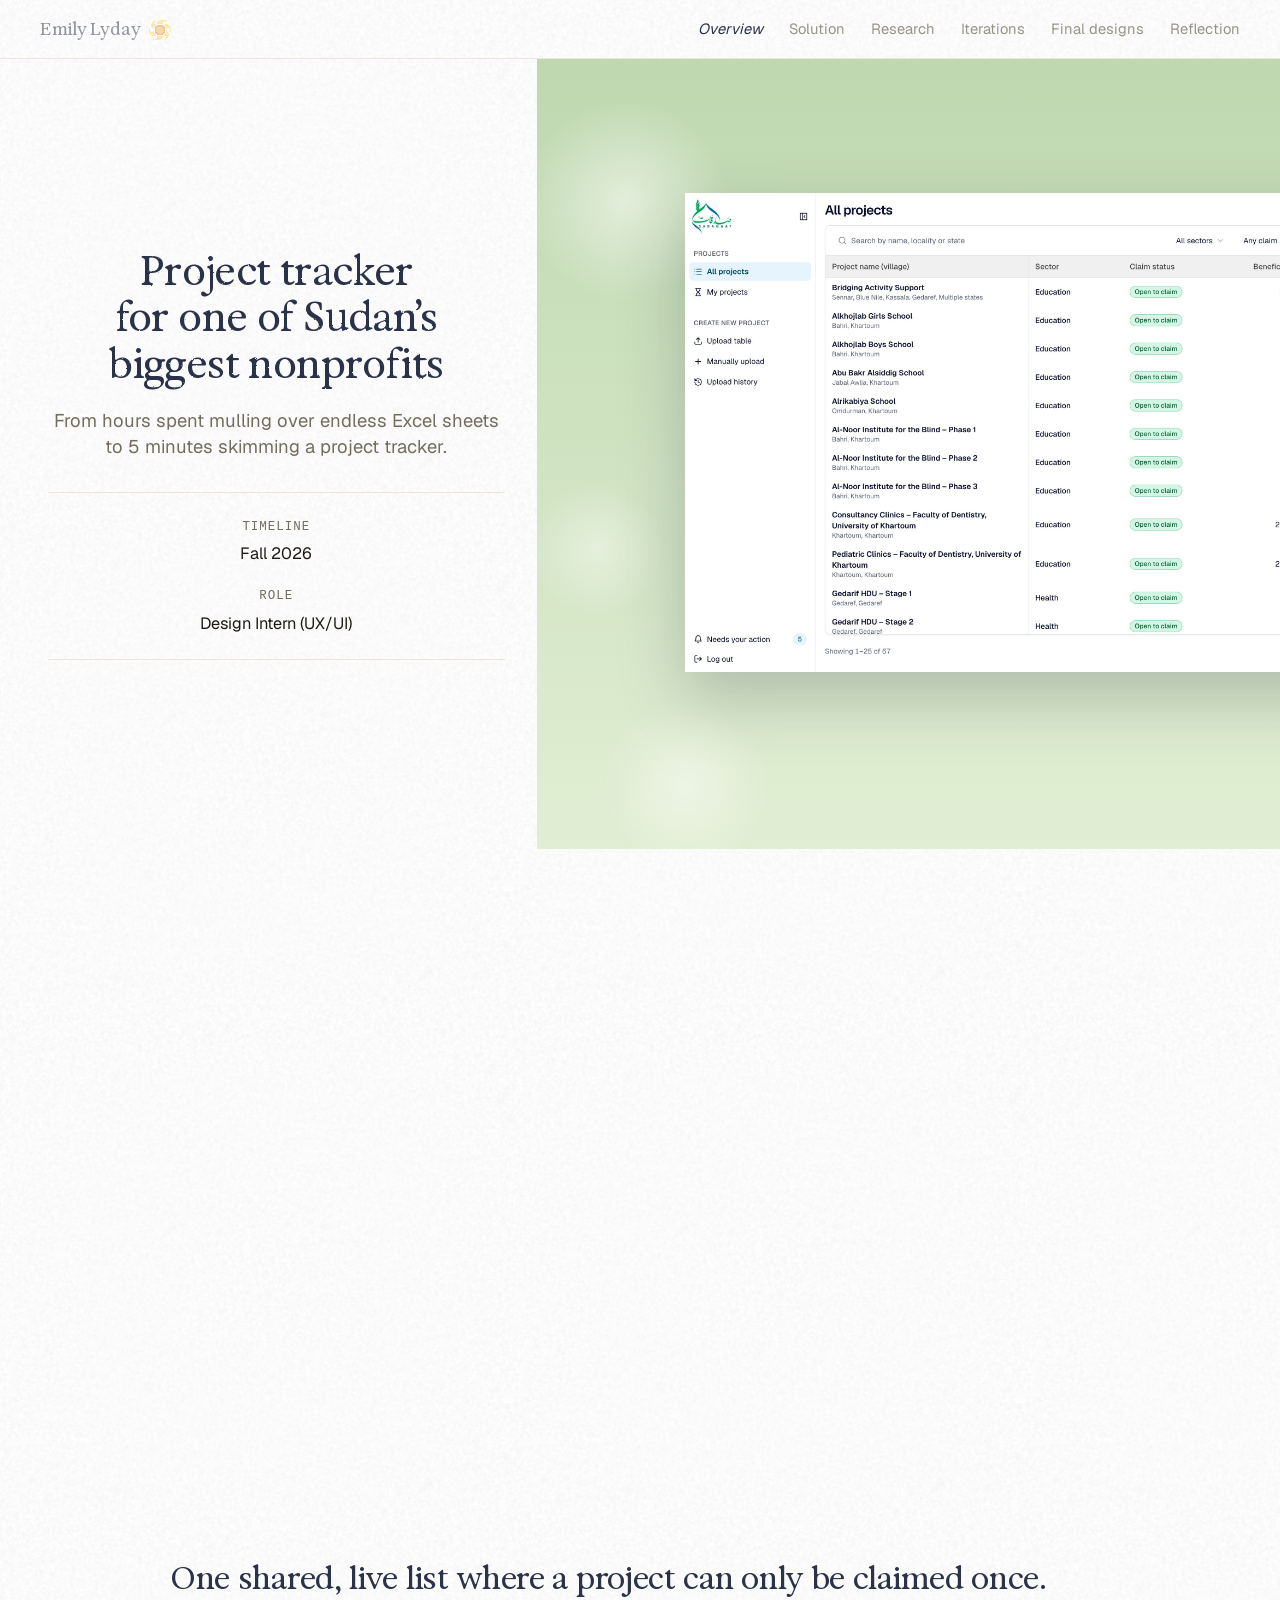
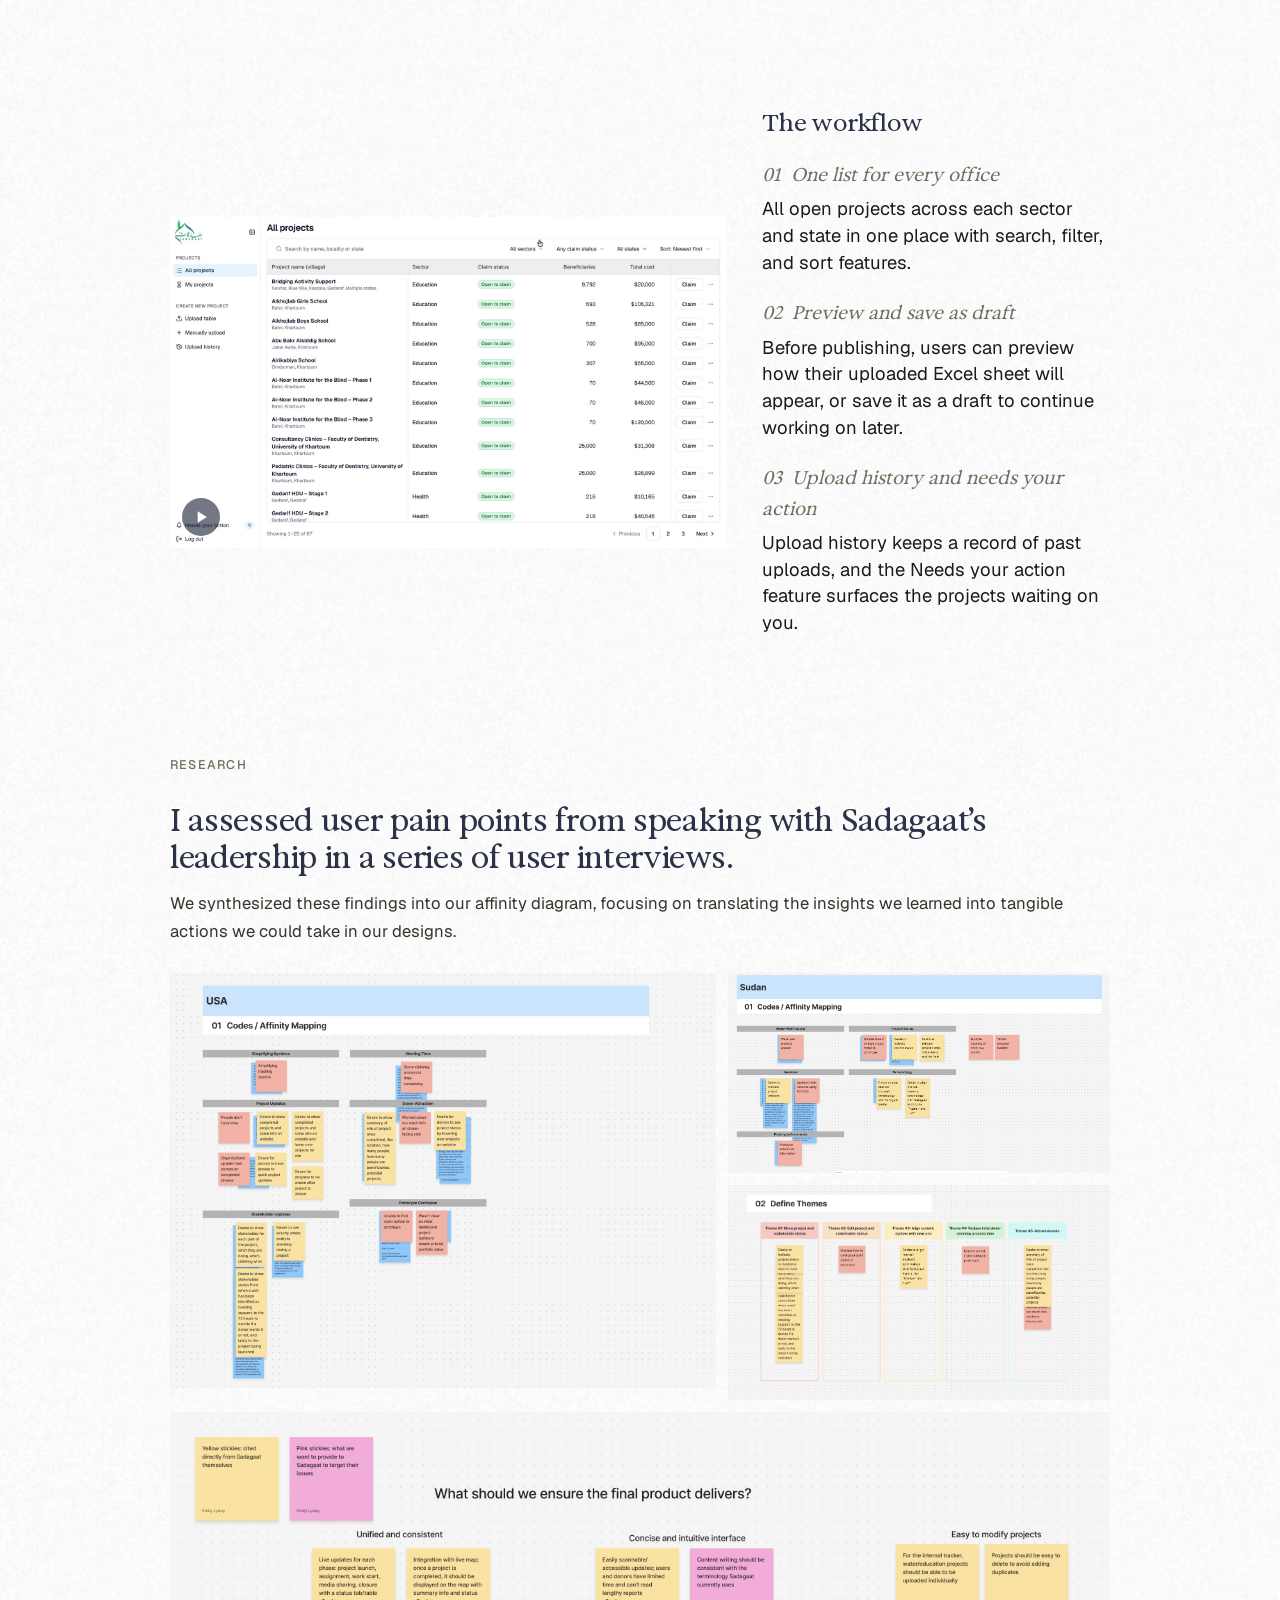
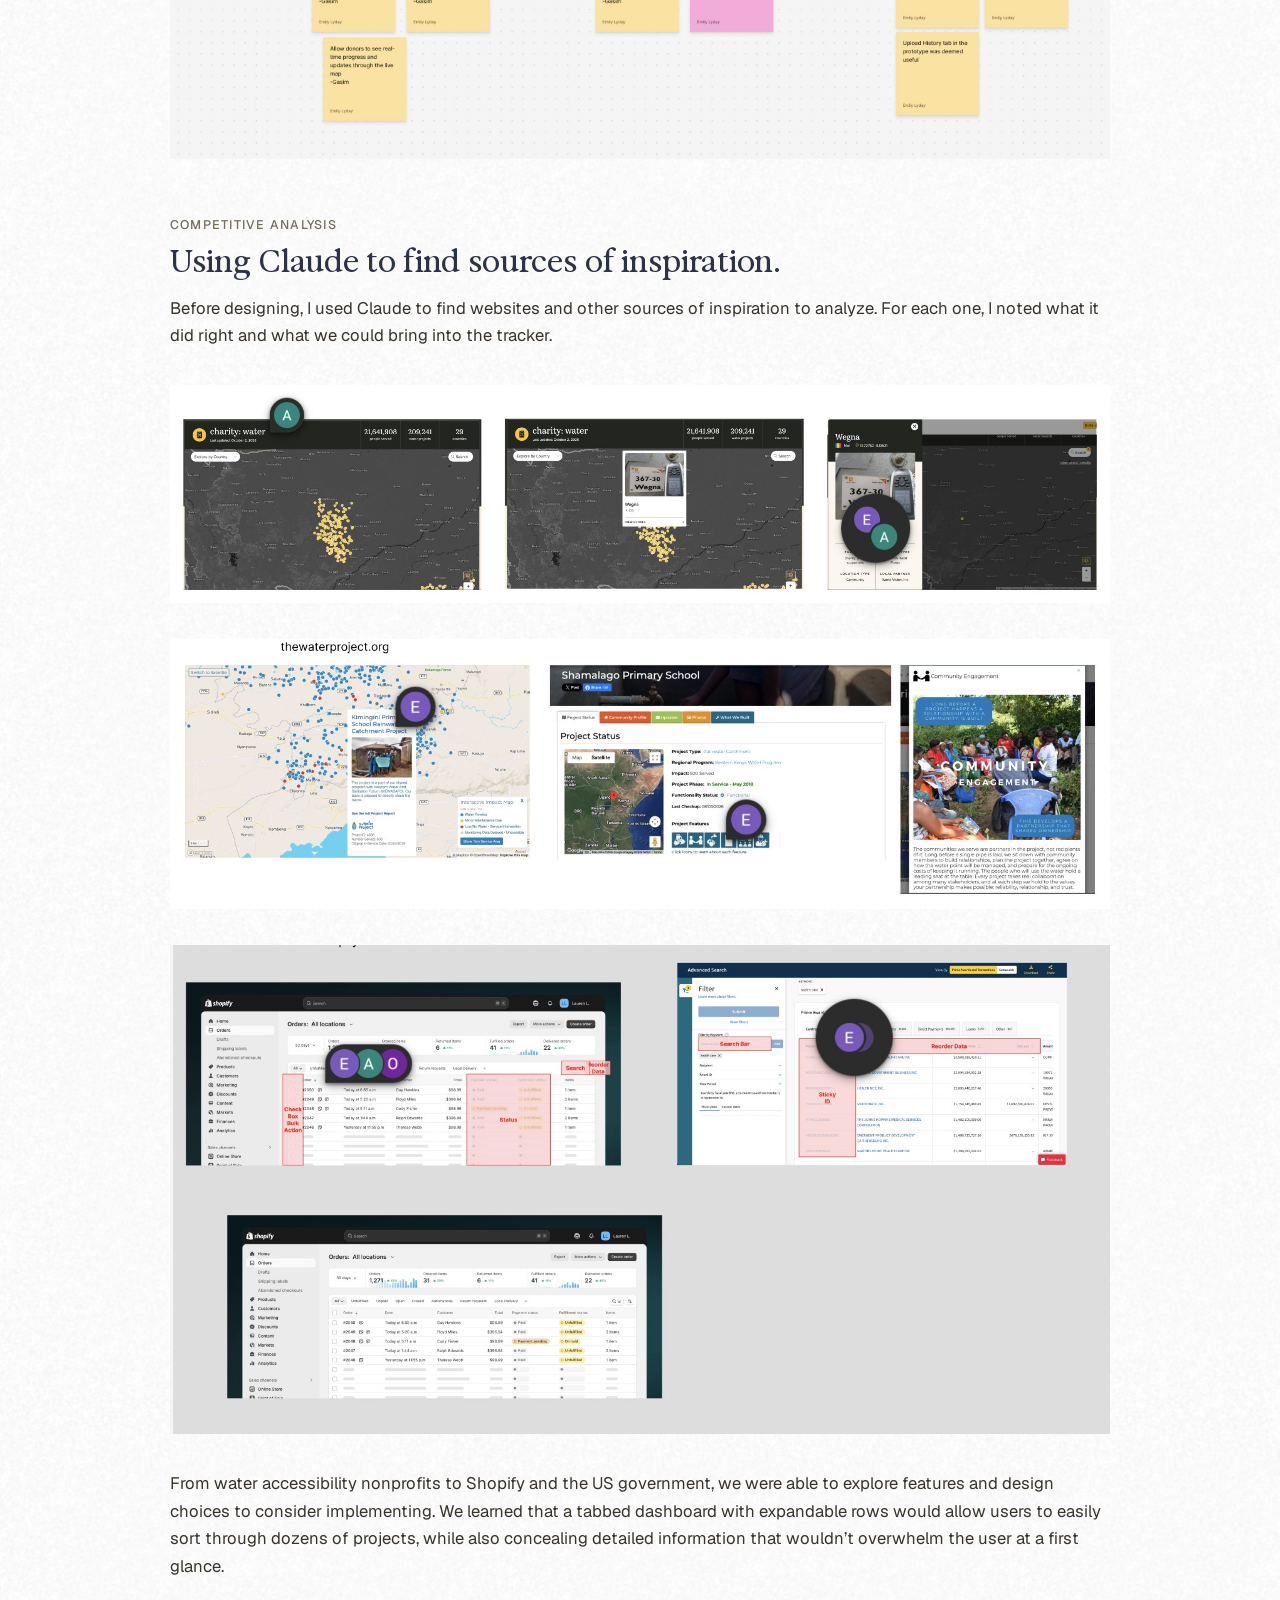
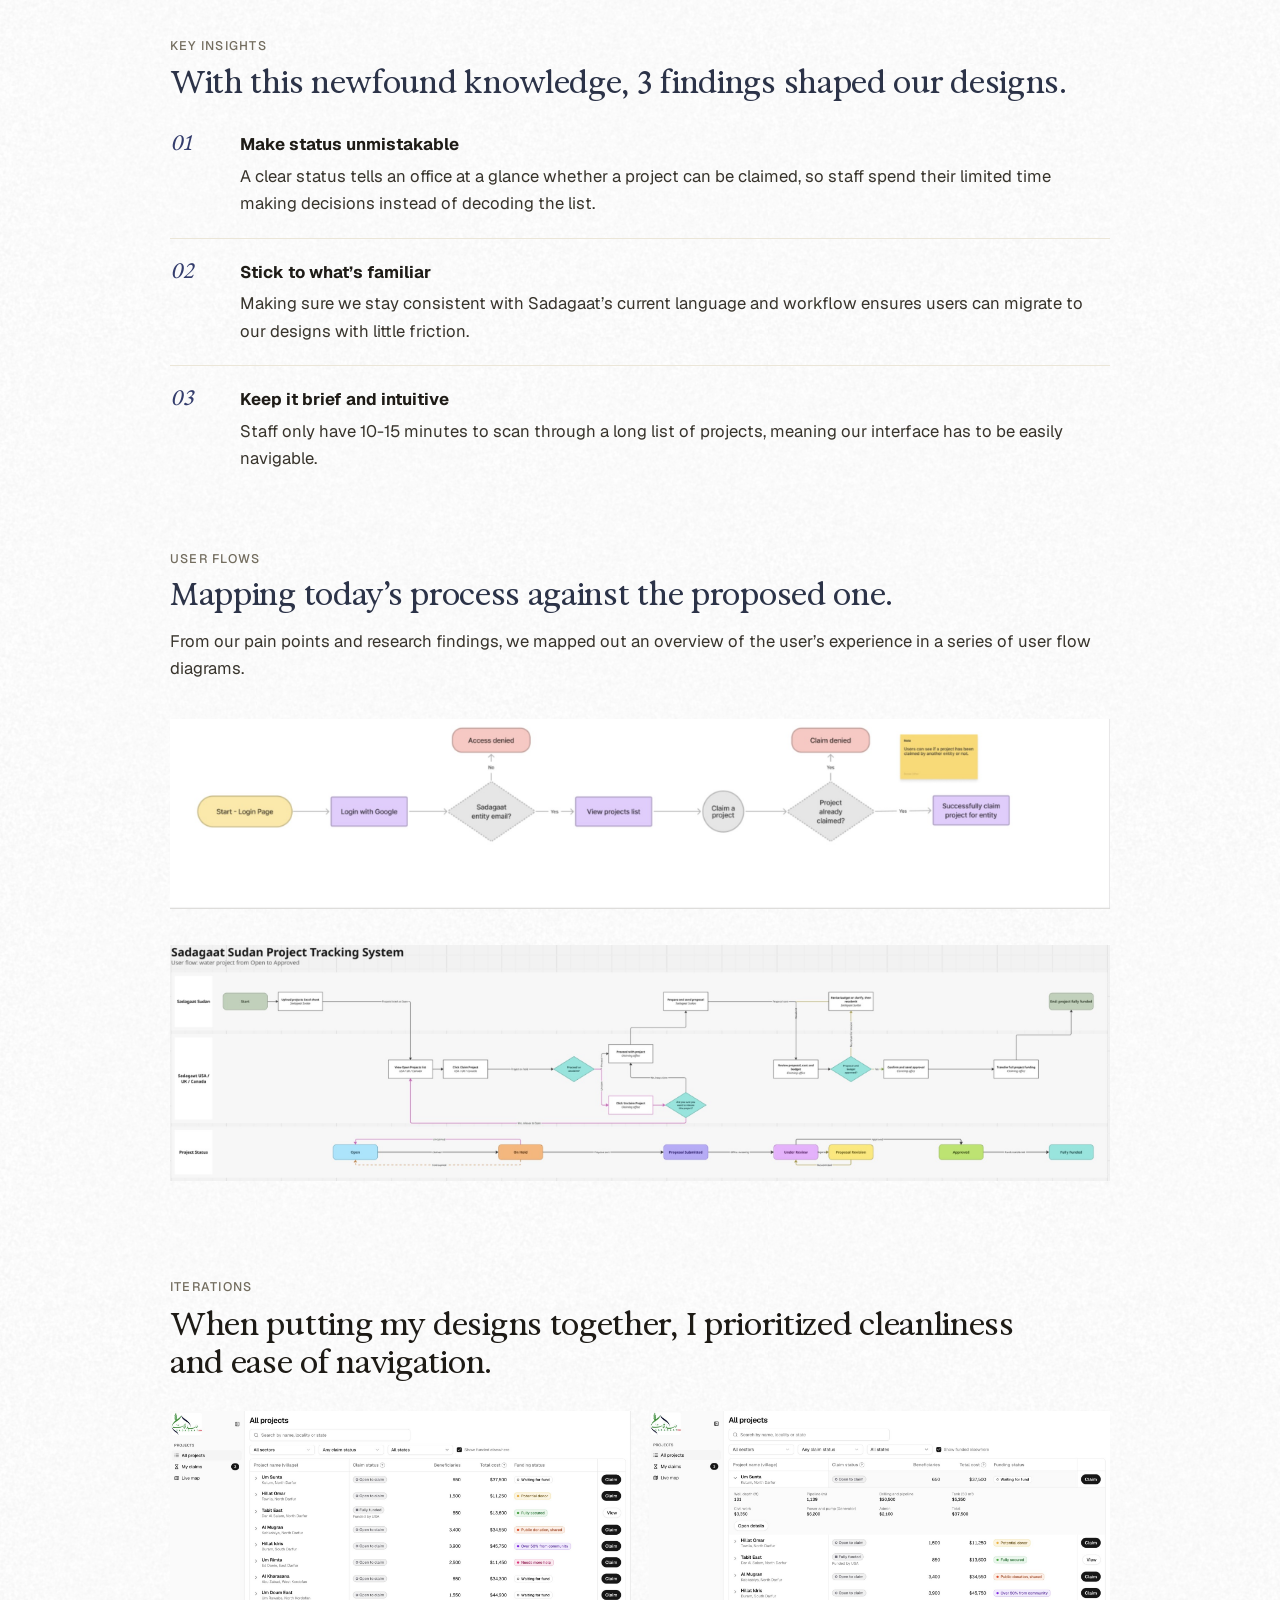
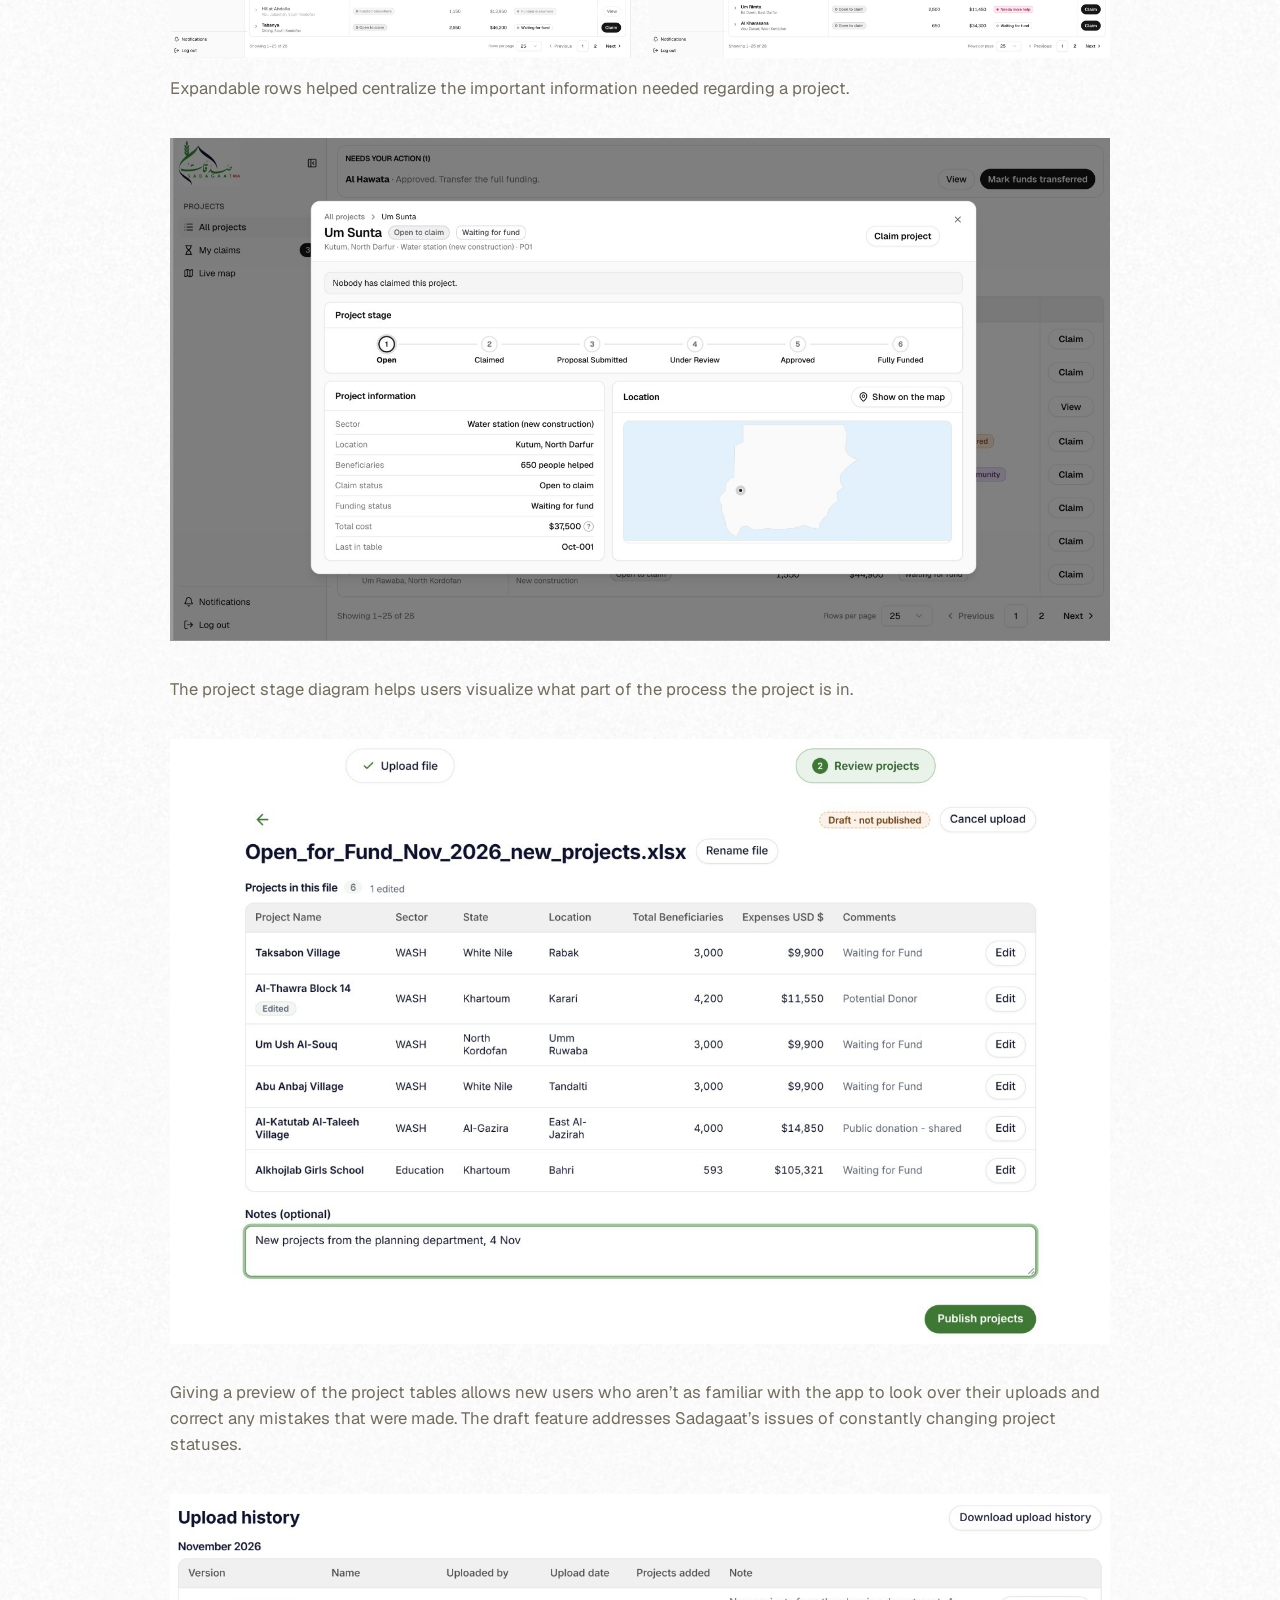
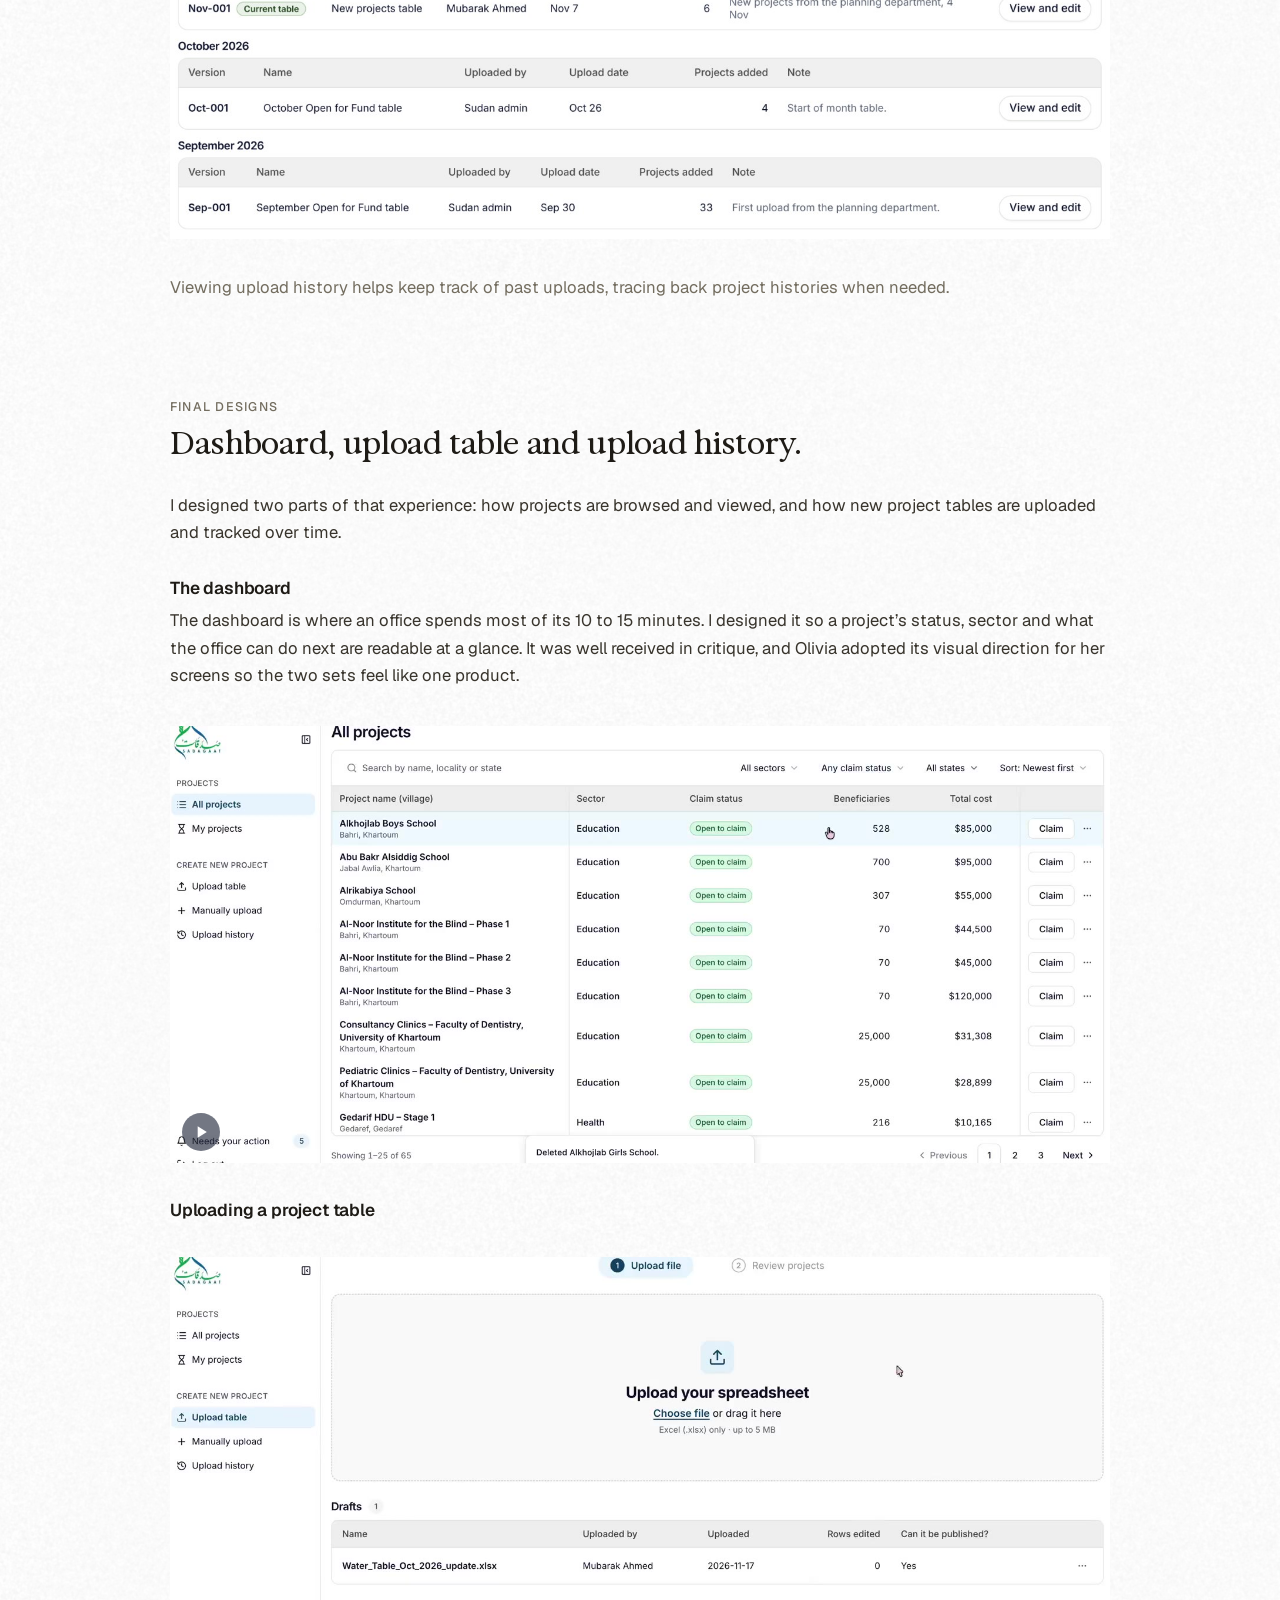
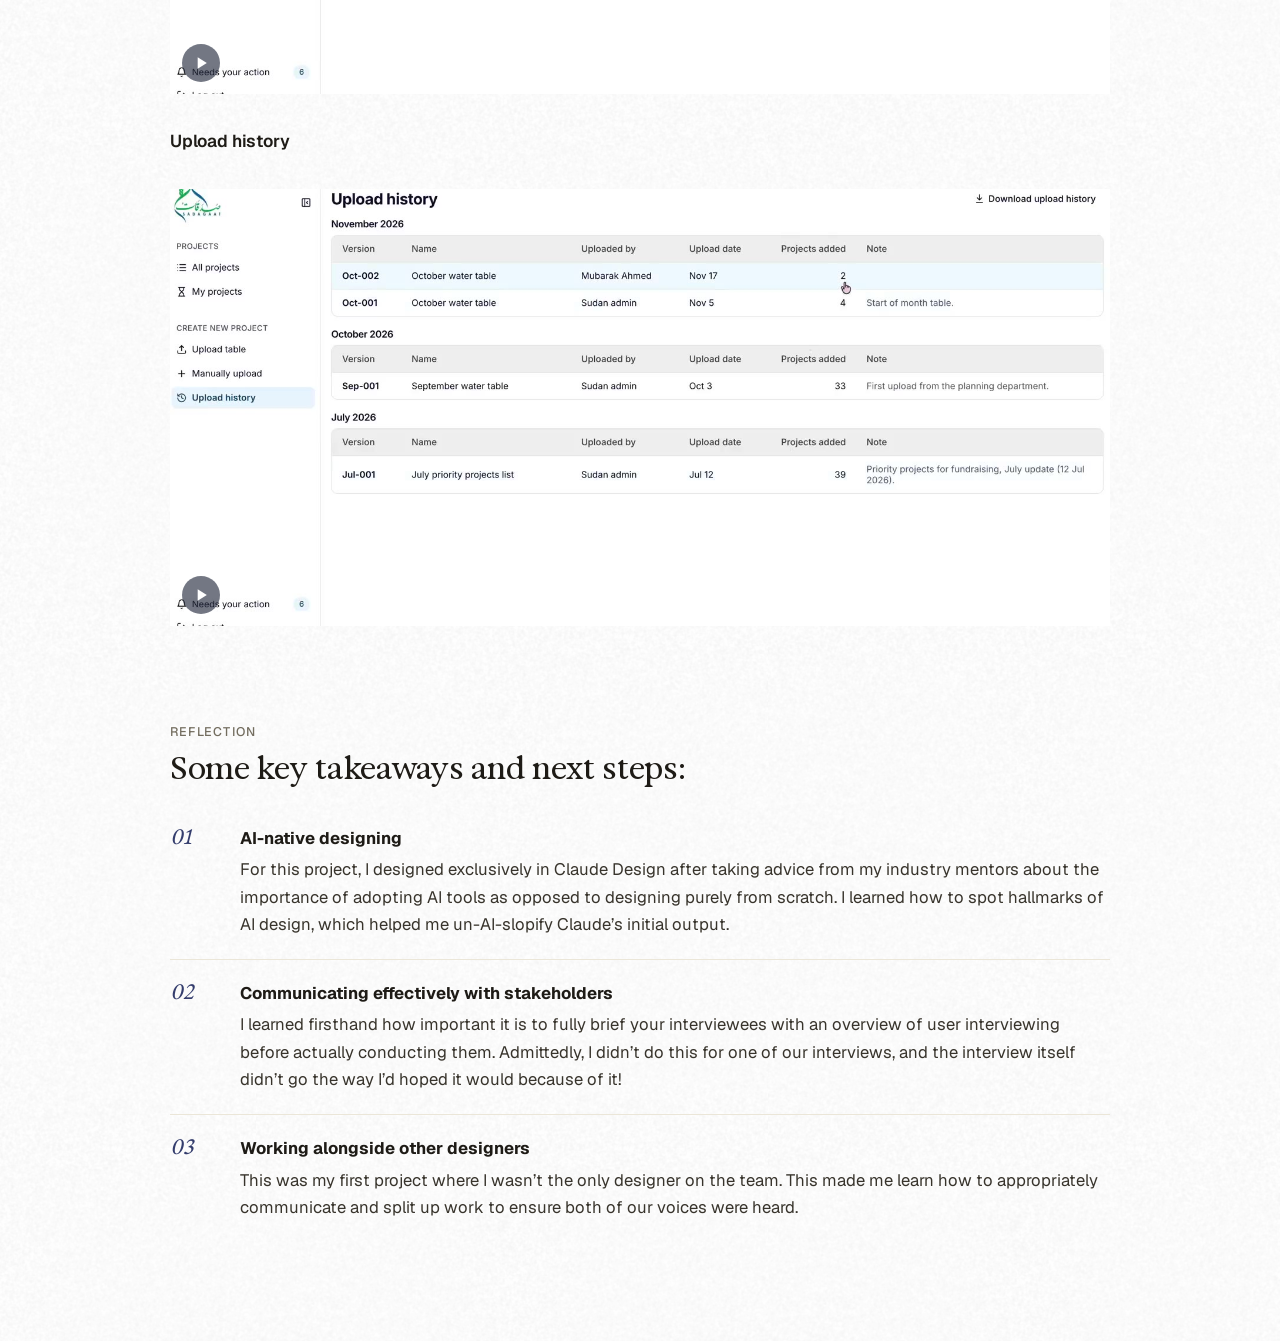
==== cftc.html @ 1683b50b "Add files via upload" ====
<!doctype html>
<html lang="en">
<head>
<meta charset="utf-8">
<meta name="viewport" content="width=device-width, initial-scale=1">
<title>Sadagaat Project Tracker | Emily Lyday</title>
<meta name="description" content="A shared project tracker for Sadagaat, a Sudanese humanitarian nonprofit: research, dashboard, upload table and upload history.">
<meta name="theme-color" content="#f3ebda">
<link rel="icon" type="image/png" href="images/favicon-64.png">
<link rel="apple-touch-icon" href="images/apple-touch-icon.png">
<link rel="stylesheet" href="style.css">
<script>try{if(localStorage.getItem("ely-theme")==="dark")document.documentElement.setAttribute("data-mode","dark")}catch(e){}</script>
<script>try{history.scrollRestoration="manual";if(!location.hash){document.documentElement.classList.add("no-smooth");window.scrollTo(0,0)}}catch(e){}</script>
</head>
<body>
<svg width="0" height="0" style="position:absolute" aria-hidden="true" focusable="false">
  <filter id="rough" x="-2%" y="-5%" width="104%" height="110%"><feTurbulence type="fractalNoise" baseFrequency="1.3" numOctaves="2" seed="4" result="n"/><feDisplacementMap in="SourceGraphic" in2="n" scale="1.8" xChannelSelector="R" yChannelSelector="G"/></filter>
  <filter id="rough-soft" x="-2%" y="-10%" width="104%" height="120%"><feTurbulence type="fractalNoise" baseFrequency="1.4" numOctaves="2" seed="9" result="n"/><feDisplacementMap in="SourceGraphic" in2="n" scale="1.0" xChannelSelector="R" yChannelSelector="G"/></filter>
</svg>
<a class="skip-link" href="#main">Skip to content</a>

<aside class="sidebar">
  <div class="who">
  <div class="brand-wrap">
    <a class="brand" href="index.html" aria-label="Emily Lyday, home"><div><strong>Emily Ly<span class="word">day</span></strong></div></a>
    <button class="mode-btn" type="button" aria-label="Switch to dark mode" title="">
      <svg class="sun" viewBox="0 0 21 21" shape-rendering="crispEdges" aria-hidden="true"><rect x="12" y="4" width="1" height="1" fill="#ffc93a"/><rect x="6" y="18" width="1" height="1" fill="#ffc93a"/><rect x="4" y="9" width="1" height="1" fill="#ffc93a"/><rect x="5" y="1" width="1" height="1" fill="#ffc93a"/><rect x="17" y="12" width="1" height="1" fill="#ffc93a"/><rect x="19" y="9" width="1" height="1" fill="#ffc93a"/><rect x="10" y="6" width="1" height="1" fill="#e8761a"/><rect x="3" y="13" width="1" height="1" fill="#ffc93a"/><rect x="5" y="19" width="1" height="1" fill="#ffc93a"/><rect x="8" y="18" width="1" height="1" fill="#ffc93a"/><rect x="9" y="17" width="1" height="1" fill="#ffc93a"/><rect x="15" y="5" width="1" height="1" fill="#ffc93a"/><rect x="15" y="14" width="1" height="1" fill="#ffc93a"/><rect x="16" y="13" width="1" height="1" fill="#ffc93a"/><rect x="7" y="19" width="1" height="1" fill="#ffc93a"/><rect x="4" y="2" width="1" height="1" fill="#ffc93a"/><rect x="3" y="6" width="1" height="1" fill="#ffc93a"/><rect x="17" y="5" width="1" height="1" fill="#ffc93a"/><rect x="14" y="15" width="1" height="1" fill="#ffc93a"/><rect x="17" y="14" width="1" height="1" fill="#ffc93a"/><rect x="3" y="15" width="1" height="1" fill="#ffc93a"/><rect x="9" y="19" width="1" height="1" fill="#ffc93a"/><rect x="13" y="1" width="1" height="1" fill="#ffc93a"/><rect x="11" y="16" width="1" height="1" fill="#ffc93a"/><rect x="15" y="7" width="1" height="1" fill="#ffc93a"/><rect x="16" y="6" width="1" height="1" fill="#ffc93a"/><rect x="16" y="15" width="1" height="1" fill="#ffc93a"/><rect x="14" y="8" width="1" height="1" fill="#e8761a"/><rect x="17" y="7" width="1" height="1" fill="#ffc93a"/><rect x="8" y="4" width="1" height="1" fill="#ffc93a"/><rect x="3" y="8" width="1" height="1" fill="#ffc93a"/><rect x="9" y="3" width="1" height="1" fill="#ffc93a"/><rect x="5" y="5" width="1" height="1" fill="#ffc93a"/><rect x="17" y="16" width="1" height="1" fill="#ffc93a"/><rect x="5" y="14" width="1" height="1" fill="#ffc93a"/><rect x="0" y="9" width="1" height="1" fill="#ffc93a"/><rect x="6" y="6" width="1" height="1" fill="#ffc93a"/><rect x="16" y="8" width="1" height="1" fill="#ffc93a"/><rect x="15" y="18" width="1" height="1" fill="#ffc93a"/><rect x="16" y="17" width="1" height="1" fill="#ffc93a"/><rect x="18" y="14" width="1" height="1" fill="#ffc93a"/><rect x="20" y="8" width="1" height="1" fill="#ffc93a"/><rect x="14" y="1" width="1" height="1" fill="#ffc93a"/><rect x="5" y="7" width="1" height="1" fill="#ffc93a"/><rect x="19" y="6" width="1" height="1" fill="#ffc93a"/><rect x="11" y="2" width="1" height="1" fill="#ffc93a"/><rect x="4" y="18" width="1" height="1" fill="#ffc93a"/><rect x="16" y="1" width="1" height="1" fill="#ffc93a"/><rect x="1" y="12" width="1" height="1" fill="#ffc93a"/><rect x="18" y="7" width="1" height="1" fill="#ffc93a"/><rect x="20" y="10" width="1" height="1" fill="#ffc93a"/><rect x="3" y="3" width="1" height="1" fill="#ffc93a"/><rect x="14" y="12" width="1" height="1" fill="#e8761a"/><rect x="3" y="12" width="1" height="1" fill="#ffc93a"/><rect x="4" y="11" width="1" height="1" fill="#ffc93a"/><rect x="11" y="4" width="1" height="1" fill="#ffc93a"/><rect x="9" y="16" width="1" height="1" fill="#ffc93a"/><rect x="10" y="17" width="1" height="1" fill="#ffc93a"/><rect x="1" y="14" width="1" height="1" fill="#ffc93a"/><rect x="15" y="13" width="1" height="1" fill="#ffc93a"/><rect x="2" y="13" width="1" height="1" fill="#ffc93a"/><rect x="16" y="12" width="1" height="1" fill="#ffc93a"/><rect x="14" y="5" width="1" height="1" fill="#ffc93a"/><rect x="3" y="5" width="1" height="1" fill="#ffc93a"/><rect x="4" y="4" width="1" height="1" fill="#ffc93a"/><rect x="5" y="2" width="1" height="1" fill="#ffc93a"/><rect x="12" y="17" width="1" height="1" fill="#ffc93a"/><rect x="14" y="14" width="1" height="1" fill="#ffc93a"/><rect x="3" y="14" width="1" height="1" fill="#ffc93a"/><rect x="4" y="13" width="1" height="1" fill="#ffc93a"/><rect x="10" y="1" width="1" height="1" fill="#ffc93a"/><rect x="15" y="6" width="1" height="1" fill="#ffc93a"/><rect x="2" y="6" width="1" height="1" fill="#ffc93a"/><rect x="16" y="5" width="1" height="1" fill="#ffc93a"/><rect x="10" y="19" width="1" height="1" fill="#ffc93a"/><rect x="11" y="18" width="1" height="1" fill="#ffc93a"/><rect x="16" y="14" width="1" height="1" fill="#ffc93a"/><rect x="12" y="1" width="1" height="1" fill="#ffc93a"/><rect x="6" y="15" width="1" height="1" fill="#ffc93a"/><rect x="3" y="7" width="1" height="1" fill="#ffc93a"/><rect x="4" y="6" width="1" height="1" fill="#ffc93a"/><rect x="9" y="2" width="1" height="1" fill="#ffc93a"/><rect x="5" y="13" width="1" height="1" fill="#ffc93a"/><rect x="4" y="15" width="1" height="1" fill="#ffc93a"/><rect x="10" y="3" width="1" height="1" fill="#ffc93a"/><rect x="13" y="2" width="1" height="1" fill="#ffc93a"/><rect x="0" y="11" width="1" height="1" fill="#ffc93a"/><rect x="16" y="7" width="1" height="1" fill="#ffc93a"/><rect x="16" y="16" width="1" height="1" fill="#ffc93a"/><rect x="6" y="8" width="1" height="1" fill="#e8761a"/><rect x="12" y="3" width="1" height="1" fill="#ffc93a"/><rect x="5" y="6" width="1" height="1" fill="#ffc93a"/><rect x="4" y="8" width="1" height="1" fill="#ffc93a"/><rect x="19" y="8" width="1" height="1" fill="#ffc93a"/><rect x="8" y="17" width="1" height="1" fill="#ffc93a"/><rect x="10" y="14" width="1" height="1" fill="#e8761a"/><rect x="1" y="11" width="1" height="1" fill="#ffc93a"/><rect x="16" y="9" width="1" height="1" fill="#ffc93a"/><rect x="20" y="9" width="1" height="1" fill="#ffc93a"/><rect x="14" y="2" width="1" height="1" fill="#ffc93a"/><rect x="6" y="19" width="1" height="1" fill="#ffc93a"/><rect x="7" y="18" width="1" height="1" fill="#ffc93a"/><rect x="4" y="19" width="1" height="1" fill="#ffc93a"/><rect x="17" y="13" width="1" height="1" fill="#ffc93a"/><rect x="16" y="2" width="1" height="1" fill="#ffc93a"/><rect x="10" y="16" width="1" height="1" fill="#ffc93a"/><rect x="9" y="18" width="1" height="1" fill="#ffc93a"/><rect x="8" y="19" width="1" height="1" fill="#ffc93a"/><rect x="2" y="12" width="1" height="1" fill="#ffc93a"/><rect x="1" y="13" width="1" height="1" fill="#ffc93a"/><rect x="15" y="15" width="1" height="1" fill="#ffc93a"/><rect x="6" y="12" width="1" height="1" fill="#e8761a"/><rect x="20" y="11" width="1" height="1" fill="#ffc93a"/><rect x="3" y="4" width="1" height="1" fill="#ffc93a"/><rect x="4" y="3" width="1" height="1" fill="#ffc93a"/><rect x="12" y="16" width="1" height="1" fill="#ffc93a"/><rect x="4" y="12" width="1" height="1" fill="#ffc93a"/><rect x="17" y="6" width="1" height="1" fill="#ffc93a"/><rect x="8" y="3" width="1" height="1" fill="#ffc93a"/><rect x="17" y="15" width="1" height="1" fill="#ffc93a"/><rect x="2" y="5" width="1" height="1" fill="#ffc93a"/><rect x="10" y="18" width="1" height="1" fill="#ffc93a"/><rect x="11" y="17" width="1" height="1" fill="#ffc93a"/><rect x="2" y="14" width="1" height="1" fill="#ffc93a"/><rect x="6" y="5" width="1" height="1" fill="#ffc93a"/><rect x="6" y="14" width="1" height="1" fill="#ffc93a"/><rect x="18" y="13" width="1" height="1" fill="#ffc93a"/><rect x="14" y="6" width="1" height="1" fill="#ffc93a"/><rect x="4" y="5" width="1" height="1" fill="#ffc93a"/><rect x="4" y="14" width="1" height="1" fill="#ffc93a"/><rect x="17" y="8" width="1" height="1" fill="#ffc93a"/><rect x="10" y="2" width="1" height="1" fill="#ffc93a"/><rect x="9" y="4" width="1" height="1" fill="#ffc93a"/><rect x="11" y="1" width="1" height="1" fill="#ffc93a"/><rect x="17" y="17" width="1" height="1" fill="#ffc93a"/><rect x="5" y="15" width="1" height="1" fill="#ffc93a"/><rect x="0" y="10" width="1" height="1" fill="#ffc93a"/><rect x="2" y="7" width="1" height="1" fill="#ffc93a"/><rect x="15" y="1" width="1" height="1" fill="#ffc93a"/><rect x="18" y="6" width="1" height="1" fill="#ffc93a"/><rect x="12" y="2" width="1" height="1" fill="#ffc93a"/><rect x="15" y="19" width="1" height="1" fill="#ffc93a"/><rect x="16" y="18" width="1" height="1" fill="#ffc93a"/><rect x="18" y="15" width="1" height="1" fill="#ffc93a"/><rect x="4" y="7" width="1" height="1" fill="#ffc93a"/><rect x="19" y="7" width="1" height="1" fill="#ffc93a"/><rect x="10" y="4" width="1" height="1" fill="#ffc93a"/><rect x="11" y="3" width="1" height="1" fill="#ffc93a"/><rect x="8" y="16" width="1" height="1" fill="#ffc93a"/><rect x="0" y="12" width="1" height="1" fill="#ffc93a"/><rect x="16" y="11" width="1" height="1" fill="#ffc93a"/><rect x="18" y="8" width="1" height="1" fill="#ffc93a"/><rect x="8" y="6" width="1" height="1" fill="#e8761a"/><rect x="9" y="6" width="1" height="1" fill="#e8761a"/><rect x="11" y="6" width="1" height="1" fill="#e8761a"/><rect x="12" y="6" width="1" height="1" fill="#e8761a"/><rect x="7" y="7" width="1" height="1" fill="#e8761a"/><rect x="8" y="7" width="1" height="1" fill="#e8761a"/><rect x="9" y="7" width="1" height="1" fill="#f6a52b"/><rect x="10" y="7" width="1" height="1" fill="#f6a52b"/><rect x="11" y="7" width="1" height="1" fill="#f6a52b"/><rect x="12" y="7" width="1" height="1" fill="#e8761a"/><rect x="13" y="7" width="1" height="1" fill="#e8761a"/><rect x="7" y="8" width="1" height="1" fill="#e8761a"/><rect x="8" y="8" width="1" height="1" fill="#f6a52b"/><rect x="9" y="8" width="1" height="1" fill="#f6a52b"/><rect x="10" y="8" width="1" height="1" fill="#f6a52b"/><rect x="11" y="8" width="1" height="1" fill="#f6a52b"/><rect x="12" y="8" width="1" height="1" fill="#f6a52b"/><rect x="13" y="8" width="1" height="1" fill="#e8761a"/><rect x="6" y="9" width="1" height="1" fill="#e8761a"/><rect x="7" y="9" width="1" height="1" fill="#f6a52b"/><rect x="8" y="9" width="1" height="1" fill="#f6a52b"/><rect x="9" y="9" width="1" height="1" fill="#f6a52b"/><rect x="10" y="9" width="1" height="1" fill="#f6a52b"/><rect x="11" y="9" width="1" height="1" fill="#f6a52b"/><rect x="12" y="9" width="1" height="1" fill="#f6a52b"/><rect x="13" y="9" width="1" height="1" fill="#f6a52b"/><rect x="14" y="9" width="1" height="1" fill="#e8761a"/><rect x="6" y="10" width="1" height="1" fill="#e8761a"/><rect x="7" y="10" width="1" height="1" fill="#f6a52b"/><rect x="8" y="10" width="1" height="1" fill="#f6a52b"/><rect x="9" y="10" width="1" height="1" fill="#f6a52b"/><rect x="10" y="10" width="1" height="1" fill="#f6a52b"/><rect x="11" y="10" width="1" height="1" fill="#f6a52b"/><rect x="12" y="10" width="1" height="1" fill="#f6a52b"/><rect x="13" y="10" width="1" height="1" fill="#f6a52b"/><rect x="14" y="10" width="1" height="1" fill="#e8761a"/><rect x="6" y="11" width="1" height="1" fill="#e8761a"/><rect x="7" y="11" width="1" height="1" fill="#f6a52b"/><rect x="8" y="11" width="1" height="1" fill="#f6a52b"/><rect x="9" y="11" width="1" height="1" fill="#f6a52b"/><rect x="10" y="11" width="1" height="1" fill="#f6a52b"/><rect x="11" y="11" width="1" height="1" fill="#f6a52b"/><rect x="12" y="11" width="1" height="1" fill="#f6a52b"/><rect x="13" y="11" width="1" height="1" fill="#f6a52b"/><rect x="14" y="11" width="1" height="1" fill="#e8761a"/><rect x="7" y="12" width="1" height="1" fill="#e8761a"/><rect x="8" y="12" width="1" height="1" fill="#f6a52b"/><rect x="9" y="12" width="1" height="1" fill="#f6a52b"/><rect x="10" y="12" width="1" height="1" fill="#f6a52b"/><rect x="11" y="12" width="1" height="1" fill="#f6a52b"/><rect x="12" y="12" width="1" height="1" fill="#f6a52b"/><rect x="13" y="12" width="1" height="1" fill="#e8761a"/><rect x="7" y="13" width="1" height="1" fill="#e8761a"/><rect x="8" y="13" width="1" height="1" fill="#e8761a"/><rect x="9" y="13" width="1" height="1" fill="#f6a52b"/><rect x="10" y="13" width="1" height="1" fill="#f6a52b"/><rect x="11" y="13" width="1" height="1" fill="#f6a52b"/><rect x="12" y="13" width="1" height="1" fill="#e8761a"/><rect x="13" y="13" width="1" height="1" fill="#e8761a"/><rect x="8" y="14" width="1" height="1" fill="#e8761a"/><rect x="9" y="14" width="1" height="1" fill="#e8761a"/><rect x="11" y="14" width="1" height="1" fill="#e8761a"/><rect x="12" y="14" width="1" height="1" fill="#e8761a"/></svg>
      <svg class="moon" viewBox="0 0 15 15" shape-rendering="crispEdges" aria-hidden="true"><rect x="6" y="12" width="1" height="1" fill="#dfe7ff"/><rect x="3" y="4" width="1" height="1" fill="#dfe7ff"/><rect x="4" y="3" width="1" height="1" fill="#dfe7ff"/><rect x="4" y="9" width="1" height="1" fill="#dfe7ff"/><rect x="3" y="7" width="1" height="1" fill="#dfe7ff"/><rect x="5" y="4" width="1" height="1" fill="#8ea8f2"/><rect x="4" y="6" width="1" height="1" fill="#ffffff"/><rect x="4" y="12" width="1" height="1" fill="#8ea8f2"/><rect x="5" y="1" width="1" height="1" fill="#8ea8f2"/><rect x="5" y="7" width="1" height="1" fill="#8ea8f2"/><rect x="3" y="10" width="1" height="1" fill="#dfe7ff"/><rect x="5" y="13" width="1" height="1" fill="#8ea8f2"/><rect x="5" y="10" width="1" height="1" fill="#dfe7ff"/><rect x="8" y="12" width="1" height="1" fill="#ffffff"/><rect x="1" y="6" width="1" height="1" fill="#8ea8f2"/><rect x="9" y="11" width="1" height="1" fill="#dfe7ff"/><rect x="2" y="5" width="1" height="1" fill="#dfe7ff"/><rect x="2" y="11" width="1" height="1" fill="#8ea8f2"/><rect x="1" y="9" width="1" height="1" fill="#8ea8f2"/><rect x="11" y="11" width="1" height="1" fill="#8ea8f2"/><rect x="2" y="8" width="1" height="1" fill="#dfe7ff"/><rect x="10" y="12" width="1" height="1" fill="#8ea8f2"/><rect x="6" y="2" width="1" height="1" fill="#8ea8f2"/><rect x="7" y="1" width="1" height="1" fill="#8ea8f2"/><rect x="6" y="11" width="1" height="1" fill="#dfe7ff"/><rect x="7" y="10" width="1" height="1" fill="#dfe7ff"/><rect x="6" y="8" width="1" height="1" fill="#8ea8f2"/><rect x="7" y="13" width="1" height="1" fill="#8ea8f2"/><rect x="4" y="2" width="1" height="1" fill="#8ea8f2"/><rect x="4" y="5" width="1" height="1" fill="#dfe7ff"/><rect x="3" y="3" width="1" height="1" fill="#dfe7ff"/><rect x="3" y="9" width="1" height="1" fill="#dfe7ff"/><rect x="5" y="6" width="1" height="1" fill="#8ea8f2"/><rect x="4" y="8" width="1" height="1" fill="#dfe7ff"/><rect x="3" y="6" width="1" height="1" fill="#dfe7ff"/><rect x="5" y="3" width="1" height="1" fill="#8ea8f2"/><rect x="5" y="9" width="1" height="1" fill="#dfe7ff"/><rect x="4" y="11" width="1" height="1" fill="#dfe7ff"/><rect x="3" y="12" width="1" height="1" fill="#8ea8f2"/><rect x="5" y="12" width="1" height="1" fill="#dfe7ff"/><rect x="8" y="11" width="1" height="1" fill="#dfe7ff"/><rect x="9" y="10" width="1" height="1" fill="#8ea8f2"/><rect x="2" y="4" width="1" height="1" fill="#8ea8f2"/><rect x="10" y="11" width="1" height="1" fill="#8ea8f2"/><rect x="2" y="7" width="1" height="1" fill="#dfe7ff"/><rect x="1" y="5" width="1" height="1" fill="#8ea8f2"/><rect x="6" y="1" width="1" height="1" fill="#8ea8f2"/><rect x="2" y="10" width="1" height="1" fill="#8ea8f2"/><rect x="1" y="8" width="1" height="1" fill="#8ea8f2"/><rect x="7" y="9" width="1" height="1" fill="#8ea8f2"/><rect x="6" y="13" width="1" height="1" fill="#8ea8f2"/><rect x="7" y="12" width="1" height="1" fill="#dfe7ff"/><rect x="6" y="10" width="1" height="1" fill="#dfe7ff"/><rect x="3" y="2" width="1" height="1" fill="#8ea8f2"/><rect x="4" y="7" width="1" height="1" fill="#dfe7ff"/><rect x="3" y="5" width="1" height="1" fill="#dfe7ff"/><rect x="5" y="2" width="1" height="1" fill="#dfe7ff"/><rect x="4" y="4" width="1" height="1" fill="#dfe7ff"/><rect x="4" y="10" width="1" height="1" fill="#dfe7ff"/><rect x="3" y="8" width="1" height="1" fill="#ffffff"/><rect x="5" y="5" width="1" height="1" fill="#8ea8f2"/><rect x="3" y="11" width="1" height="1" fill="#dfe7ff"/><rect x="5" y="11" width="1" height="1" fill="#ffffff"/><rect x="5" y="8" width="1" height="1" fill="#dfe7ff"/><rect x="9" y="12" width="1" height="1" fill="#8ea8f2"/><rect x="8" y="10" width="1" height="1" fill="#8ea8f2"/><rect x="2" y="3" width="1" height="1" fill="#8ea8f2"/><rect x="2" y="9" width="1" height="1" fill="#dfe7ff"/><rect x="1" y="7" width="1" height="1" fill="#8ea8f2"/><rect x="8" y="13" width="1" height="1" fill="#8ea8f2"/><rect x="2" y="6" width="1" height="1" fill="#dfe7ff"/><rect x="7" y="11" width="1" height="1" fill="#dfe7ff"/><rect x="6" y="9" width="1" height="1" fill="#ffffff"/><rect x="11" y="3" width="1" height="1" fill="#ffffff"/><rect x="11" y="2" width="1" height="1" fill="#ffffff"/><rect x="11" y="4" width="1" height="1" fill="#ffffff"/><rect x="10" y="3" width="1" height="1" fill="#ffffff"/><rect x="12" y="3" width="1" height="1" fill="#ffffff"/><rect x="13" y="8" width="1" height="1" fill="#ffffff"/></svg>
    </button>
  </div>
  </div>
  <nav class="nav" aria-label="Main"><a href="#context" aria-current="page">Overview</a><a href="#solution">Solution</a><a href="#research">Research</a><a href="#iterations">Iterations</a><a href="#final-solution">Final designs</a><a href="#reflection">Reflection</a></nav>
</aside>
<main id="main" class="main ">

<article class="cs">
<div class="cs-hero ombre-green">
  <header class="cs-head cs-intro">
    <h1>Project tracker for one of Sudan&rsquo;s biggest nonprofits</h1>
    <p class="hero-sub">From hours spent mulling over endless Excel sheets to 5 minutes skimming a project tracker.</p>
    <dl class="meta-row"><div><dt>Timeline</dt><dd>Fall 2026</dd></div><div><dt>Role</dt><dd>Design Intern (UX/UI)</dd></div></dl>
  </header>
  <div class="hero-art"><div class="shot contain" data-src="images/cftc-cover" data-alt="Sadagaat project tracker cover" ><div class="shot-ph"><span><b>Sadagaat project tracker cover</b>images/cftc-cover.png</span></div></div></div>
</div>

<section id="context">
  <p class="eyebrow">Overview</p>
  <h2>I designed a project tracker that connects one of Sudan&rsquo;s largest nonprofits across borders.</h2>
  <p>I joined Code for the Community as a Design intern to work on their project with Sadagaat, where I was tasked with working on a dashboard and project upload flow. The previous workflow involved Sadagaat&rsquo;s Sudanese branch to send a new open project spreadsheet to its international entities each month. Entities would then respond through email or WhatsApp claiming these projects for their respective donors, but this non-centralized process often led to multiple entities sending emails to claim the same project.</p>
  <p class="lead">Some of my accomplishments include:</p>
  <div class="insights insights-3">
    <div class="insight"><h3>1. Design</h3><p>Owned the project tracker dashboard and project creation workflow.</p></div>
    <div class="insight"><h3>2. Research</h3><p>Conducted user interviews and competitive analyses to centralize findings.</p></div>
    <div class="insight"><h3>3. XFN Work</h3><p>Proactively met with SWEs and PM to generate ideas and communicate design choices.</p></div>
  </div>
</section>

<section id="solution">
  <p class="eyebrow">Solution</p>
  <h3 class="rs-h">One shared, live list where a project can only be claimed once.</h3>
  <p>I designed the project tracking dashboard and new project workflow, allowing Sadagaat and its international entities to view one shared, live list of open projects and for Sadagaat Sudan to upload new projects from Excel sheets.</p>
  <div class="ba-row">
    <figure class="vid"><video src="images/cftc-preview.mp4" poster="images/cftc-preview-poster.jpg" autoplay muted loop playsinline preload="auto" aria-label="Walkthrough of the Sadagaat project tracker prototype" title="Double-click to enlarge"></video><button class="vid-btn" type="button" aria-label="Pause video"><svg class="i-pause" viewBox="0 0 24 24" aria-hidden="true"><rect x="6" y="5" width="4" height="14" rx="1"/><rect x="14" y="5" width="4" height="14" rx="1"/></svg><svg class="i-play" viewBox="0 0 24 24" aria-hidden="true"><path d="M8 5v14l11-7z"/></svg></button></figure>
    <div class="ba-notes"><h3>The workflow</h3><ol class="ba-list">
      <li><b>One list for every office</b><span>All open projects across each sector and state in one place with search, filter, and sort features.</span></li>
      <li><b>Preview and save as draft</b><span>Before publishing, users can preview how their uploaded Excel sheet will appear, or save it as a draft to continue working on later.</span></li>
      <li><b>Upload history and needs your action</b><span>Upload history keeps a record of past uploads, and the Needs your action feature surfaces the projects waiting on you.</span></li>
    </ol></div>
  </div>
</section>

<section id="research">
  <p class="eyebrow">Research</p>
  <div class="rs-block">
    <h3 class="rs-h">I assessed user pain points from speaking with Sadagaat&rsquo;s leadership in a series of user interviews.</h3>
    <p>We synthesized these findings into our affinity diagram, focusing on translating the insights we learned into tangible actions we could take in our designs.</p>
    <div class="collage-a">
      <figure class="a-usa"><div class="shot zoomable contain" data-src="images/cftc-affinity-usa" data-alt="USA affinity map" ><div class="shot-ph"><span><b>USA affinity map</b>images/cftc-affinity-usa.png</span></div></div></figure>
      <figure class="a-sudan"><div class="shot zoomable contain" data-src="images/cftc-affinity-sudan" data-alt="Sudan affinity map" ><div class="shot-ph"><span><b>Sudan affinity map</b>images/cftc-affinity-sudan.png</span></div></div></figure>
      <figure class="a-themes"><div class="shot zoomable contain" data-src="images/cftc-themes" data-alt="Defined themes" ><div class="shot-ph"><span><b>Defined themes</b>images/cftc-themes.png</span></div></div></figure>
      <figure class="a-deliver"><div class="shot zoomable contain" data-src="images/cftc-deliver" data-alt="What the final product should deliver" ><div class="shot-ph"><span><b>What the final product should deliver</b>images/cftc-deliver.png</span></div></div></figure>
    </div>
  </div>
  <div class="rs-block">
    <p class="eyebrow">Competitive analysis</p>
    <h3 class="rs-h">Using Claude to find sources of inspiration.</h3>
    <p>Before designing, I used Claude to find websites and other sources of inspiration to analyze. For each one, I noted what it did right and what we could bring into the tracker.</p>
    <figure><div class="shot zoomable contain" data-src="images/cftc-competitive-1" data-alt="charity: water map" ><div class="shot-ph"><span><b>charity: water map</b>images/cftc-competitive-1.png</span></div></div></figure>
    <figure><div class="shot zoomable contain" data-src="images/cftc-competitive-2" data-alt="The Water Project map and project page" ><div class="shot-ph"><span><b>The Water Project map and project page</b>images/cftc-competitive-2.png</span></div></div></figure>
    <figure><div class="shot zoomable contain" data-src="images/cftc-competitive-3" data-alt="Shopify and USAspending annotated" ><div class="shot-ph"><span><b>Shopify and USAspending annotated</b>images/cftc-competitive-3.png</span></div></div></figure>
    <p>From water accessibility nonprofits to Shopify and the US government, we were able to explore features and design choices to consider implementing. We learned that a tabbed dashboard with expandable rows would allow users to easily sort through dozens of projects, while also concealing detailed information that wouldn&rsquo;t overwhelm the user at a first glance.</p>
  </div>
  <div class="rs-block">
    <p class="eyebrow">Key insights</p>
    <h3 class="rs-h">With this newfound knowledge, 3 findings shaped our designs.</h3>
    <ol class="findings">
      <li><span class="n">01</span><div><b>Make status unmistakable</b><p>A clear status tells an office at a glance whether a project can be claimed, so staff spend their limited time making decisions instead of decoding the list.</p></div></li>
      <li><span class="n">02</span><div><b>Stick to what&rsquo;s familiar</b><p>Making sure we stay consistent with Sadagaat&rsquo;s current language and workflow ensures users can migrate to our designs with little friction.</p></div></li>
      <li><span class="n">03</span><div><b>Keep it brief and intuitive</b><p>Staff only have 10-15 minutes to scan through a long list of projects, meaning our interface has to be easily navigable.</p></div></li>
    </ol>
  </div>
  <div class="rs-block">
    <p class="eyebrow">User flows</p>
    <h3 class="rs-h">Mapping today&rsquo;s process against the proposed one.</h3>
    <p>From our pain points and research findings, we mapped out an overview of the user&rsquo;s experience in a series of user flow diagrams.</p>
    <figure><div class="shot zoomable contain" data-src="images/cftc-flows-1" data-alt="Login and claim user flow" ><div class="shot-ph"><span><b>Login and claim user flow</b>images/cftc-flows-1.png</span></div></div></figure>
    <figure><div class="shot zoomable contain" data-src="images/cftc-flows-2" data-alt="Project tracking system user flow" ><div class="shot-ph"><span><b>Project tracking system user flow</b>images/cftc-flows-2.png</span></div></div></figure>
  </div>
</section>

<section id="iterations">
  <p class="eyebrow">Iterations</p>
  <h3 class="iter-lead">When putting my designs together, I prioritized cleanliness and ease of navigation.</h3>
  <div class="fig-pair">
    <figure><div class="shot zoomable contain" data-src="images/cftc-iter-dashboard-1" data-alt="Dashboard, first iteration" ><div class="shot-ph"><span><b>Dashboard, first iteration</b>images/cftc-iter-dashboard-1.png</span></div></div></figure>
    <figure><div class="shot zoomable contain" data-src="images/cftc-iter-dashboard-2" data-alt="Dashboard with an expanded row, first iteration" ><div class="shot-ph"><span><b>Dashboard with an expanded row, first iteration</b>images/cftc-iter-dashboard-2.png</span></div></div></figure>
  </div>
  <p class="fig-note">Expandable rows helped centralize the important information needed regarding a project.</p>
  <figure><div class="shot zoomable contain" data-src="images/cftc-iter-project" data-alt="Individual project view, first iteration" ><div class="shot-ph"><span><b>Individual project view, first iteration</b>images/cftc-iter-project.png</span></div></div></figure>
  <p class="fig-note">The project stage diagram helps users visualize what part of the process the project is in.</p>
  <figure><div class="shot zoomable contain" data-src="images/cftc-iter-upload" data-alt="Upload preview and draft, first iteration" ><div class="shot-ph"><span><b>Upload preview and draft, first iteration</b>images/cftc-iter-upload.png</span></div></div></figure>
  <p class="fig-note">Giving a preview of the project tables allows new users who aren&rsquo;t as familiar with the app to look over their uploads and correct any mistakes that were made. The draft feature addresses Sadagaat&rsquo;s issues of constantly changing project statuses.</p>
  <figure><div class="shot zoomable contain" data-src="images/cftc-iter-history" data-alt="Upload history, first iteration" ><div class="shot-ph"><span><b>Upload history, first iteration</b>images/cftc-iter-history.png</span></div></div></figure>
  <p class="fig-note">Viewing upload history helps keep track of past uploads, tracing back project histories when needed.</p>
</section>

<section id="final-solution">
  <p class="eyebrow">Final designs</p>
  <h3 class="iter-lead">Dashboard, upload table and upload history.</h3>
  <p>I designed two parts of that experience: how projects are browsed and viewed, and how new project tables are uploaded and tracked over time.</p>
  <h3>The dashboard</h3>
  <p>The dashboard is where an office spends most of its 10 to 15 minutes. I designed it so a project&rsquo;s status, sector and what the office can do next are readable at a glance. It was well received in critique, and Olivia adopted its visual direction for her screens so the two sets feel like one product.</p>
  <figure class="vid"><video src="images/cftc-final-dashboard.mp4" poster="images/cftc-final-dashboard-poster.jpg" autoplay muted loop playsinline preload="auto" aria-label="Dashboard prototype walkthrough" title="Double-click to enlarge"></video><button class="vid-btn" type="button" aria-label="Pause video"><svg class="i-pause" viewBox="0 0 24 24" aria-hidden="true"><rect x="6" y="5" width="4" height="14" rx="1"/><rect x="14" y="5" width="4" height="14" rx="1"/></svg><svg class="i-play" viewBox="0 0 24 24" aria-hidden="true"><path d="M8 5v14l11-7z"/></svg></button></figure>
  <h3>Uploading a project table</h3>
  <figure class="vid"><video src="images/cftc-final-upload.mp4" poster="images/cftc-final-upload-poster.jpg" autoplay muted loop playsinline preload="auto" aria-label="Upload table prototype walkthrough" title="Double-click to enlarge"></video><button class="vid-btn" type="button" aria-label="Pause video"><svg class="i-pause" viewBox="0 0 24 24" aria-hidden="true"><rect x="6" y="5" width="4" height="14" rx="1"/><rect x="14" y="5" width="4" height="14" rx="1"/></svg><svg class="i-play" viewBox="0 0 24 24" aria-hidden="true"><path d="M8 5v14l11-7z"/></svg></button></figure>
  <h3>Upload history</h3>
  <figure class="vid"><video src="images/cftc-final-history.mp4" poster="images/cftc-final-history-poster.jpg" autoplay muted loop playsinline preload="auto" aria-label="Upload history prototype walkthrough" title="Double-click to enlarge"></video><button class="vid-btn" type="button" aria-label="Pause video"><svg class="i-pause" viewBox="0 0 24 24" aria-hidden="true"><rect x="6" y="5" width="4" height="14" rx="1"/><rect x="14" y="5" width="4" height="14" rx="1"/></svg><svg class="i-play" viewBox="0 0 24 24" aria-hidden="true"><path d="M8 5v14l11-7z"/></svg></button></figure>
</section>

<section id="reflection">
  <p class="eyebrow">Reflection</p>
  <h3 class="iter-lead">Some key takeaways and next steps:</h3>
  <ol class="findings">
    <li><span class="n">01</span><div><b>AI-native designing</b><p>For this project, I designed exclusively in Claude Design after taking advice from my industry mentors about the importance of adopting AI tools as opposed to designing purely from scratch. I learned how to spot hallmarks of AI design, which helped me un-AI-slopify Claude&rsquo;s initial output.</p></div></li>
    <li><span class="n">02</span><div><b>Communicating effectively with stakeholders</b><p>I learned firsthand how important it is to fully brief your interviewees with an overview of user interviewing before actually conducting them. Admittedly, I didn&rsquo;t do this for one of our interviews, and the interview itself didn&rsquo;t go the way I&rsquo;d hoped it would because of it!</p></div></li>
    <li><span class="n">03</span><div><b>Working alongside other designers</b><p>This was my first project where I wasn&rsquo;t the only designer on the team. This made me learn how to appropriately communicate and split up work to ensure both of our voices were heard.</p></div></li>
  </ol>
</section>
</article>

</main>

<script src="script.js"></script>
</body>
</html>
---- style.css ----
/* ==========================================================================
   Emily Lyday portfolio: minimal
   tokens -> base -> sidebar -> landing -> case study -> responsive
   ========================================================================== */

@font-face { font-family:"Exposure VAR"; src: url("fonts/exposure-trial-var.ttf") format("truetype"); font-weight:100 900; font-style:normal; font-display:swap; }
@font-face { font-family:"ITC Founders Caslon 12"; src: url("fonts/founders-caslon-12.ttf") format("truetype"); font-weight:400; font-style:normal; font-display:swap; }
@font-face { font-family:"ITC Founders Caslon 12"; src: url("fonts/founders-caslon-12-italic.ttf") format("truetype"); font-weight:400; font-style:italic; font-display:swap; }
@font-face { font-family:"ITC Founders Caslon 12 SC"; src: url("fonts/founders-caslon-12-sc.ttf") format("truetype"); font-weight:400; font-style:normal; font-display:swap; }
@font-face {
  font-family: "Newsreader";
  src: url("fonts/newsreader-opsz.woff2") format("woff2");
  font-weight: 200 800;
  font-style: normal;
  font-display: swap;
}
@font-face {
  font-family: "Newsreader";
  src: url("fonts/newsreader-opsz-italic.woff2") format("woff2");
  font-weight: 200 800;
  font-style: italic;
  font-display: swap;
}
@font-face {
  font-family: "Geist";
  src: url("fonts/geist-latin-wght-normal.woff2") format("woff2");
  font-weight: 100 900;
  font-display: swap;
}

:root {
  --bg: #faf7f0;
  --card: #ffffff;
  --ink: #1e1b16;
  --body: #38342c;
  --muted: #736d5f;
  --line: #ebe6d8;
  --image: #f2eee2;
  --sun: #343d6d;
  --sun-orange: #343d6d;
  --sun-soft: #d5daef;
  --cheek: #ffa9c3;
  --navy: #2c3348;
  --stamp: #fffdf8;
  --chip: #f2eee2;
  --veil: rgba(251, 249, 243, .96);
  --paper: url("images/paper.jpg");
  --on-sun: #f4ecdb;

  --font: "Geist", system-ui, -apple-system, "Segoe UI", Helvetica, Arial, sans-serif;
  --display: "Exposure VAR", "Iowan Old Style", "Newsreader", Palatino, "Palatino Linotype", Georgia, serif;
  --serif: "Newsreader", "Iowan Old Style", "Palatino Linotype", Georgia, serif;
  --mono: ui-monospace, "SF Mono", Menlo, Consolas, monospace;

  --side-w: 240px;
  --gap: 12px;
  --radius: 16px;
  --radius-sm: 10px;
}

*, *::before, *::after { box-sizing: border-box; }

html { scroll-behavior: smooth; -webkit-text-size-adjust: 100%; }

body {
  margin: 0;
  background: var(--bg) var(--paper) repeat top left / 900px 900px;
  color: var(--body);
  font-family: var(--font);
  font-size: 1rem;
  line-height: 1.65;
  -webkit-font-smoothing: antialiased;
}

img, svg { display: block; max-width: 100%; }
a { color: inherit; }
h1, h2, h3, h4, p, ul, ol, figure, dl, dd, blockquote { margin: 0; }
ul, ol { padding: 0; list-style: none; }

:focus-visible { outline: 2px solid var(--ink); outline-offset: 3px; border-radius: 6px; }

.skip-link { position: absolute; left: 12px; top: -60px; background: var(--ink); color: #fff; padding: 8px 14px; border-radius: 8px; z-index: 100; }
.skip-link:focus { top: 12px; }

/* ---- sidebar ---- */
.sidebar {
  position: fixed;
  top: 0;
  left: 0;
  bottom: 0;
  width: var(--side-w);
  padding: 36px 18px 28px 28px;
  display: flex;
  flex-direction: column;
  gap: 36px;
}
.brand { text-decoration: none; display: flex; align-items: center; gap: 10px; line-height: 1.35; }
.brand strong { display: block; font-family: var(--display); font-synthesis: style; font-weight: 400; font-size: 1.05rem; letter-spacing: -.005em; line-height: 1.2; color: var(--navy); opacity: .5; transition: opacity .2s ease; }
.brand:hover strong { opacity: 1; }

.nav { display: flex; flex-direction: column; gap: 2px; }
.nav a { text-decoration: none; color: var(--muted); font-family: var(--font); font-synthesis: none; font-weight: 400; font-size: .92rem; padding: 2px 0; opacity: .72; transition: color .15s ease, opacity .15s ease; width: fit-content; }
.nav a:hover { color: var(--ink); opacity: 1; }
.nav a[aria-current="page"] { opacity: 1; color: var(--navy); font-style: italic; font-weight: 400; font-synthesis: style; }


/* ---- shell ---- */
.main { margin-left: var(--side-w); padding: 36px 40px 100px 8px; max-width: 1120px; }

/* ---- intro ---- */
.intro { min-height: calc(100svh - 36px); display: flex; flex-direction: column; justify-content: center; padding-bottom: 36px; }
.intro h1 { text-wrap: balance; max-width: 15em; font-family: var(--display); font-synthesis: none; font-size: clamp(2.6rem, 5.6vw, 4.8rem); line-height: 1.18; letter-spacing: -.01em; font-weight: 700; color: var(--navy); }

.group { margin-top: 0; }
.group + .group { margin-top: 56px; }
.group > h2 { font-family: var(--display); font-size: 2.3rem; font-weight: 700; letter-spacing: -.015em; line-height: 1.1; margin-bottom: 14px; color: var(--navy); }

/* ---- bento ---- */
.bento { display: grid; grid-template-columns: repeat(12, 1fr); gap: 28px 26px; }
.s-4 { grid-column: span 4; }
.s-5 { grid-column: span 5; }
.s-6 { grid-column: span 6; }
.s-7 { grid-column: span 7; }
.s-8 { grid-column: span 8; }

/* each project is a whole postage stamp: the tile carries the shadow, .stamp is the perforated paper */
.tile {
  display: flex;
  text-decoration: none;
  color: inherit;
  filter: drop-shadow(0 2px 3px rgba(60, 45, 20, .10)) drop-shadow(0 8px 16px rgba(60, 45, 20, .08));
  transition: transform .3s ease, filter .3s ease;
}
a.tile:hover {
  transform: translateY(-3px) rotate(-.5deg);
  filter: drop-shadow(0 3px 4px rgba(60, 45, 20, .14)) drop-shadow(0 14px 24px rgba(60, 45, 20, .14));
}
.stamp {
  --p: 6px;
  --g: 22px;
  flex: 1 1 auto;
  display: flex;
  flex-direction: column;
  gap: 18px;
  padding: 26px 26px 28px;
  background: var(--stamp);
  -webkit-mask:
    radial-gradient(circle var(--p) at 50% 0, #0000 97%, #000) 0 0 / var(--g) 100% round no-repeat,
    radial-gradient(circle var(--p) at 50% 100%, #0000 97%, #000) 0 0 / var(--g) 100% round no-repeat,
    radial-gradient(circle var(--p) at 0 50%, #0000 97%, #000) 0 0 / 100% var(--g) no-repeat round,
    radial-gradient(circle var(--p) at 100% 50%, #0000 97%, #000) 0 0 / 100% var(--g) no-repeat round;
  -webkit-mask-composite: source-in, source-in, source-in;
  mask:
    radial-gradient(circle var(--p) at 50% 0, #0000 97%, #000) 0 0 / var(--g) 100% round no-repeat,
    radial-gradient(circle var(--p) at 50% 100%, #0000 97%, #000) 0 0 / var(--g) 100% round no-repeat,
    radial-gradient(circle var(--p) at 0 50%, #0000 97%, #000) 0 0 / 100% var(--g) no-repeat round,
    radial-gradient(circle var(--p) at 100% 50%, #0000 97%, #000) 0 0 / 100% var(--g) no-repeat round;
  mask-composite: intersect, intersect, intersect;
}
.stamp .shot { flex: 0 0 auto; aspect-ratio: 3 / 2; border-radius: 3px; border: 1px solid rgba(60, 45, 20, .12); }
.stamp .shot > img { position: absolute; inset: 0; transition: transform .5s ease; }
a.tile:hover .shot > img { transform: scale(1.02); }
.tile .text { padding: 0 2px; }
.tile h3 { font-family: var(--serif); font-size: 1.5rem; font-weight: 500; letter-spacing: -.01em; line-height: 1.15; color: var(--navy); }
.tile p { margin-top: 0; font-size: .96rem; color: var(--muted); line-height: 1.55; max-width: 56ch; }
.tile .when { display: block; margin: 6px 0 10px; font-size: .76rem; font-weight: 500; letter-spacing: .08em; text-transform: uppercase; color: var(--muted); }
.tags { display: flex; flex-wrap: wrap; gap: 6px; margin-top: 14px; }
.tags li { font-size: .78rem; padding: 2px 10px; border: 1px solid var(--line); border-radius: 999px; color: var(--muted); }
.tile.dashed .stamp { outline: 1.5px dashed var(--line); outline-offset: -12px; }

/* ---- footer ---- */
.footer { margin-top: 72px; padding-top: 20px; border-top: 1px solid var(--line); color: var(--muted); font-size: .9rem; display: flex; justify-content: space-between; gap: 12px; flex-wrap: wrap; }

/* ---- image slots ---- */
.shot { position: relative; width: 100%; overflow: hidden; background: var(--image); }
.shot > img { width: 100%; height: 100%; object-fit: cover; }
.shot.contain > img { object-fit: contain; background: #fff; }
.shot-ph { width: 100%; height: 100%; min-height: 160px; display: grid; place-items: center; text-align: center; padding: 16px; color: var(--muted); font-size: .84rem; line-height: 1.5; }
.shot-ph b { display: block; color: var(--body); font-weight: 500; font-size: .92rem; }
.shot.zoomable.loaded { cursor: zoom-in; }

/* ---- buttons, chips ---- */
.btn { display: inline-flex; align-items: center; align-self: flex-start; margin-top: 22px; padding: 9px 18px; border-radius: 999px; background: var(--sun); color: var(--on-sun); text-decoration: none; font-size: .94rem; font-weight: 500; transition: opacity .15s ease; }
.btn:hover { opacity: .82; }
.btn.ghost { background: transparent; color: var(--ink); border: 1px solid var(--line); }
.btn.ghost:hover { opacity: 1; border-color: var(--ink); }

.chips { display: flex; flex-wrap: wrap; gap: 8px; }
.chip { font-size: .88rem; padding: 3px 12px; border: 1px solid var(--line); border-radius: 999px; background: var(--card); color: var(--body); }

/* ==========================================================================
   Case studies
   ========================================================================== */


.cs { max-width: 860px; }

.cs-head { display: flex; flex-direction: column; }
.cs-head h1 { font-family: var(--display); font-synthesis: none; font-size: clamp(2.6rem, 5.6vw, 4rem); line-height: 1.02; letter-spacing: -.025em; font-weight: 700; color: var(--navy); }
.cs-head .sub { margin-top: 12px; font-size: 1.15rem; color: var(--muted); max-width: 40rem; }

.meta { display: grid; grid-template-columns: repeat(auto-fit, minmax(150px, 1fr)); gap: 18px 24px; margin-top: 32px; padding-top: 20px; border-top: 1px solid var(--line); }
.meta dt { font-size: .82rem; color: var(--muted); }
.meta dd { font-size: .98rem; color: var(--ink); font-weight: 500; line-height: 1.4; margin-top: 2px; }

.cs > figure:first-of-type { margin-top: 36px; }
.cs section { margin-top: 72px; scroll-margin-top: 28px; }
.cs h2 { font-family: var(--display); font-size: 2.2rem; line-height: 1.12; letter-spacing: -.015em; font-weight: 700; margin-bottom: 16px; color: var(--navy); }
.cs h3 { font-size: 1.08rem; line-height: 1.3; font-weight: 600; color: var(--ink); margin: 30px 0 8px; letter-spacing: -.01em; }
.cs p { max-width: 66ch; margin-bottom: 14px; font-size: 1.04rem; }
.cs p.lead { font-size: 1.18rem; line-height: 1.6; color: var(--ink); }

.cs figure { margin: 28px 0; }
.cs .shot { border-radius: var(--radius-sm); border: 1px solid var(--line); }
.cs figcaption { margin-top: 10px; font-size: .9rem; color: var(--muted); max-width: 66ch; line-height: 1.55; }
.fig-row { display: grid; gap: 16px; grid-template-columns: repeat(auto-fit, minmax(280px, 1fr)); margin: 28px 0; }
.fig-row figure { margin: 0; }

.cs code { font-family: var(--mono); font-size: .86em; background: var(--chip); padding: 1px 6px; border-radius: 5px; }

.insights { display: grid; gap: var(--gap); grid-template-columns: repeat(2, 1fr); margin: 26px 0; }
.insight { background: var(--card); border: 1px solid var(--line); border-radius: 14px; padding: 18px 20px 20px; }
.insight h3 { margin: 0 0 6px; font-size: 1.02rem; }
.insight p { margin: 0; font-size: .96rem; color: var(--muted); }

.quotes { display: grid; gap: 22px 28px; grid-template-columns: repeat(2, 1fr); margin: 30px 0; }
.quote { border-left: 3px solid var(--sun-orange); padding-left: 16px; }
.quote p { margin: 0 0 6px; font-size: 1rem; color: var(--ink); }
.quote cite { font-style: normal; font-size: .88rem; color: var(--muted); }

.persona { background: var(--card); border: 1px solid var(--line); border-radius: var(--radius); padding: 24px; margin: 30px 0; }
.persona-grid { display: grid; grid-template-columns: 180px 1fr; gap: 24px; align-items: start; }
.persona .shot { aspect-ratio: 4 / 5; }
.persona h3 { margin: 0; font-family: var(--serif); font-size: 1.8rem; font-weight: 500; letter-spacing: -.01em; color: var(--navy); }
.persona .facts { color: var(--muted); font-size: .92rem; margin: 2px 0 12px; }
.persona p { font-size: .98rem; margin-top: 14px; }
.persona h4 { font-size: .9rem; font-weight: 600; color: var(--ink); margin: 16px 0 4px; }
.persona ul.list { list-style: disc; padding-left: 20px; font-size: .96rem; }
.persona ul.list li { margin-bottom: 3px; }

.stats { display: grid; gap: var(--gap); grid-template-columns: repeat(3, 1fr); margin: 28px 0; }
.stat { background: var(--card); border: 1px solid var(--line); border-radius: 14px; padding: 18px 20px 20px; }
.stat b { display: block; font-family: var(--serif); font-size: 3rem; line-height: 1; font-weight: 400; letter-spacing: -.02em; font-variant-numeric: tabular-nums; color: var(--navy); }
.stat span { display: block; margin-top: 10px; font-size: .92rem; line-height: 1.45; color: var(--muted); }

.terminal { background: #1e1b16; color: #e9e9e9; border-radius: var(--radius-sm); padding: 20px 22px; margin: 26px 0; }
.terminal pre { margin: 0; overflow-x: auto; font-family: var(--mono); font-size: .84rem; line-height: 1.7; }
.terminal .k { color: #9ab4ff; }
.terminal .s { color: #a7d9a1; }

.steps { list-style: decimal; padding-left: 22px; max-width: 66ch; }
.steps li { margin-bottom: 10px; padding-left: 6px; }
.steps li::marker { color: var(--muted); }

.next-up { margin-top: 88px; display: grid; gap: var(--gap); grid-template-columns: repeat(2, 1fr); }
.next-card { display: block; text-decoration: none; background: var(--card); border: 1px solid var(--line); border-radius: 14px; padding: 18px 22px; transition: border-color .2s ease; }
.next-card:hover { border-color: var(--sun-orange); }
.next-card .lbl { display: block; font-size: .84rem; color: var(--muted); }
.next-card .ttl { display: block; font-family: var(--serif); font-size: 1.55rem; font-weight: 500; letter-spacing: -.01em; line-height: 1.15; margin-top: 2px; color: var(--navy); }

/* ---- about ---- */
.about { display: grid; grid-template-columns: minmax(0, 1fr) minmax(0, 1.1fr); gap: 56px; align-items: start; max-width: 1040px; }
.about p { max-width: 52ch; margin-bottom: 18px; font-size: 1.12rem; line-height: 1.7; }
.collage { display: grid; grid-template-columns: repeat(6, 1fr); grid-auto-rows: 74px; gap: 14px; }
.collage > div { background: var(--card); padding: 7px; border: 1px solid var(--line); border-radius: 6px; box-shadow: 0 6px 18px rgba(44,51,72,.08); }
.collage .shot { width: 100%; height: 100%; aspect-ratio: auto; border-radius: 3px; border: 0; }
.collage .c1 { grid-column: 1 / 4; grid-row: 1 / 5; transform: rotate(-2deg); }
.collage .c2 { grid-column: 4 / 7; grid-row: 1 / 4; transform: rotate(2deg); }
.collage .c3 { grid-column: 4 / 7; grid-row: 4 / 7; transform: rotate(-1.5deg); }
.collage .c4 { grid-column: 1 / 3; grid-row: 5 / 8; transform: rotate(2.5deg); }
.collage .c5 { grid-column: 3 / 5; grid-row: 6 / 9; transform: rotate(-2deg); }

/* ---- lightbox ---- */
.lightbox { position: fixed; inset: 0; z-index: 200; display: none; place-items: center; padding: 28px; background: var(--veil); cursor: zoom-out; }
.lightbox.on { display: grid; }
.lightbox img { max-height: 92vh; max-width: min(1400px, 94vw); border-radius: 10px; box-shadow: 0 10px 40px rgba(0, 0, 0, .15); }

@media (prefers-reduced-motion: reduce) {
  *, *::before, *::after { transition: none !important; animation: none !important; scroll-behavior: auto !important; }
}

/* ==========================================================================
   Responsive
   ========================================================================== */

@media (max-width: 1000px) {
  .s-4, .s-5, .s-6, .s-7, .s-8 { grid-column: span 12; }
}

@media (max-width: 860px) {
  .sidebar { position: static; width: auto; padding: 22px 20px 0; gap: 14px; flex-direction: column; }
  .nav { flex-direction: row; flex-wrap: wrap; gap: 4px 20px; }
    .main { margin-left: 0; padding: 28px 20px 72px; }
  .about { grid-template-columns: 1fr; gap: 36px; min-height: 0; }
  .persona-grid { grid-template-columns: 1fr; }
  .persona .shot { max-width: 200px; }
  .insights, .quotes, .stats, .next-up { grid-template-columns: 1fr; }
  .cs section { margin-top: 56px; }
}


/* ==========================================================================
   Paper grain, sun mark, small touches
   ========================================================================== */

::selection { background: var(--sun-soft); color: var(--ink); }

.nav a { position: relative; }

@media (max-width: 860px) {
  .collage { grid-auto-rows: 52px; gap: 10px; }
}

@media (max-width: 860px) {
  .intro { min-height: calc(100svh - 150px); padding-bottom: 24px; }
}

/* ---- go back link on case studies ---- */
.back { display: inline-flex; align-items: center; gap: 8px; margin-bottom: 30px; color: var(--muted); text-decoration: none; font-size: .9rem; transition: color .15s ease; }
.back:hover { color: var(--ink); }
.back kbd { font: inherit; font-size: .74rem; line-height: 1.5; padding: 0 6px; border: 1px solid var(--line); border-radius: 5px; background: var(--card); }

/* dark mode (easter egg: click the sun next to the name) */
html[data-mode="dark"] {
  --bg: #161a2b;
  --card: #1e2338;
  --ink: #f3ecda;
  --body: #d5cfc0;
  --muted: #9b9aa3;
  --line: #2f3553;
  --image: #262c47;
  --navy: #f1e9d6;
  --stamp: #1f2439;
  --chip: #262c47;
  --veil: rgba(18, 21, 36, .96);
  --paper: url("images/paper-dark.jpg");
  --sun: #9aa6e0; --sun-orange: #9aa6e0; --sun-soft: #3a4378; --on-sun: #161a2b;
  color-scheme: dark;
}

/* ---- name + sun/moon toggle ---- */
.brand-wrap { display: flex; align-items: center; gap: 4px; }
.brand .word { font-style: normal; }
.mode-btn {
  appearance: none; border: 0; background: none; padding: 4px; margin: 0; cursor: pointer;
  width: 34px; height: 34px; display: grid; place-items: center; border-radius: 50%;
  transition: transform .3s cubic-bezier(.3,1.4,.5,1);
}
.mode-btn img, .mode-btn svg { width: 26px; height: 26px; display: block; }
.mode-btn .moon { display: none; }
.mode-btn:hover { transform: rotate(14deg) scale(1.08); }
.mode-btn:focus-visible { outline: 2px solid var(--sun-orange); outline-offset: 2px; }
html[data-mode="dark"] .mode-btn:hover { transform: rotate(-14deg) scale(1.08); }
html[data-mode="dark"] .mode-btn .sun { display: none; }
html[data-mode="dark"] .mode-btn .moon { display: block; }
@media (prefers-reduced-motion: reduce) { .mode-btn { transition: none; } }

/* ---- scroll reveal: starts blurred, quickly sharpens ---- */
@property --rv-blur { syntax: "<length>"; inherits: false; initial-value: 0px; }
.js-reveal [data-rv] {
  --rv-blur: 5px;
  opacity: 0;
  translate: 0 10px;
  filter: blur(var(--rv-blur));
  transition: opacity .9s ease-out, translate .9s cubic-bezier(.2,.7,.2,1), --rv-blur .9s ease-out, transform .3s ease;
}
.js-reveal [data-rv].in {
  --rv-blur: 0px;
  opacity: 1;
  translate: 0 0;
  transition-delay: var(--rv-d, 0s), var(--rv-d, 0s), var(--rv-d, 0s), 0s;
}
.rv-init [data-rv] { transition: none !important; }
/* keep the ink-edge and stamp-shadow filters while blurring */
.js-reveal .intro h1[data-rv], .js-reveal .cs-head h1[data-rv], .js-reveal .group > h2[data-rv], .js-reveal .cs h2[data-rv] { filter: url(#rough) blur(var(--rv-blur)); }
.js-reveal .tile[data-rv] { filter: drop-shadow(0 2px 3px rgba(60,45,20,.10)) drop-shadow(0 8px 16px rgba(60,45,20,.08)) blur(var(--rv-blur)); }
.js-reveal a.tile[data-rv].in:hover { filter: drop-shadow(0 3px 4px rgba(60,45,20,.14)) drop-shadow(0 14px 24px rgba(60,45,20,.14)) blur(var(--rv-blur)); }
@media (prefers-reduced-motion: reduce) { .js-reveal [data-rv] { --rv-blur: 0px; transition: opacity .3s ease; translate: 0 0; } }

/* ---- smooth light / dark change ---- */
::view-transition-old(root), ::view-transition-new(root) { animation-duration: .7s; animation-timing-function: ease-in-out; }
html.theming, html.theming *, html.theming *::before, html.theming *::after {
  transition: background-color .6s ease, color .6s ease, border-color .6s ease, fill .6s ease, stroke .6s ease !important;
}

/* ---- "currently designing" line under the home title ---- */
.intro .now { margin-top: 26px; font-family: var(--font); font-size: 1.08rem; line-height: 1.6; color: var(--muted); max-width: none; text-wrap: balance; }
.now a { color: var(--body); text-decoration: underline; text-decoration-color: var(--sun-orange); text-decoration-thickness: 1px; text-underline-offset: 4px; transition: color .2s ease, text-decoration-color .2s ease; }
.now a:hover { color: var(--navy); text-decoration-color: var(--navy); }

/* ---- inked, slightly eroded edges (SVG filter defined in each page) ---- */
.intro h1, .cs-head h1, .group > h2, .cs h2 { filter: url(#rough); font-synthesis: none; font-variation-settings: "EXPO" -12; }
.nav a { filter: url(#rough-soft); }

/* ---- project tags sit next to the project title ---- */
.title-row { display: flex; flex-wrap: wrap; align-items: center; gap: 8px 12px; }
.title-row .tags { margin-top: 0; gap: 6px; }
.title-row .tags li { font-size: .72rem; padding: 1px 9px; }

/* ---- case study layout: breadcrumb, section index, eyebrow labels ---- */
.crumbs { display: flex; align-items: center; gap: 8px; margin-bottom: 28px; font-size: .92rem; color: var(--muted); }
.crumbs a { color: var(--muted); text-decoration: none; transition: color .2s ease; }
.crumbs a:hover { color: var(--navy); }
.crumbs span:last-child { color: var(--navy); }
.cs-head .meta { grid-template-columns: repeat(auto-fit, minmax(170px, 1fr)); }
.meta dt { text-transform: uppercase; letter-spacing: .08em; font-size: .72rem; font-weight: 500; }
.toc { display: flex; flex-wrap: wrap; gap: 8px 22px; margin-top: 28px; padding: 14px 0; border-top: 1px solid var(--line); border-bottom: 1px solid var(--line); }
.toc a { font-size: .92rem; color: var(--muted); text-decoration: none; transition: color .2s ease; }
.toc a:hover { color: var(--navy); }
.cs .eyebrow { margin: 0 0 8px; font-size: .78rem; font-weight: 500; letter-spacing: .1em; text-transform: uppercase; color: var(--muted); }
.cs section > h2 { max-width: 20ch; text-wrap: balance; font-size: clamp(1.9rem, 3.6vw, 2.5rem); }
.cs section { margin-top: 96px; }
.cs figure { margin: 36px 0; }

/* ---- screenshots have sharp, square corners ---- */
.cs .shot, .stamp .shot, .shot.contain > img, .lightbox img { border-radius: 0; }

/* ---- no border around screenshots ---- */
.cs .shot, .stamp .shot { border: 0; }

/* ---- smaller sidebar mark ---- */
.mode-btn { width: 30px; height: 30px; }
.mode-btn .sun, .mode-btn .moon { width: 22px; height: 22px; }
.sidebar { gap: 28px; }

/* ---- content spans the full width next to the sidebar ---- */
.main { max-width: none; }
.cs { max-width: none; }
.cs p, .cs figcaption, .steps, .cs-head .sub, .tile p, .about p { max-width: none; }
.cs section > h2, .intro h1 { max-width: none; }
.about { max-width: none; }

/* ---- case study: cover above title, one-line meta, numbered eyebrows ---- */
.cs > .hero-fig { margin: 0 0 36px; }
.cs-head .meta-line { display: flex; flex-wrap: wrap; align-items: center; gap: 6px 16px; margin: 22px 0 0; font-size: .96rem; font-weight: 500; color: var(--ink); }
.cs-head .meta-line i { width: 1px; height: 14px; background: var(--line); }
.cs .eyebrow span { margin-right: 12px; color: var(--sun-orange); }

/* before / after */
.ba { display: grid; grid-template-columns: repeat(2, 1fr); gap: var(--gap); margin: 28px 0 0; }
.ba-col { background: var(--card); border: 1px solid var(--line); border-radius: 14px; padding: 22px 24px 8px; }
.ba-col.before { background: transparent; border-style: dashed; }
.ba-col h3 { margin: 0 0 14px; font-size: .78rem; font-weight: 500; letter-spacing: .1em; text-transform: uppercase; color: var(--muted); }
.ba-list { list-style: none; padding: 0; margin: 0; counter-reset: ba; }
.ba-list li { counter-increment: ba; display: grid; grid-template-columns: 34px 1fr; column-gap: 8px; padding: 0 0 18px; }
.ba-list li::before { content: counter(ba, decimal-leading-zero); grid-row: 1 / 3; font-size: .8rem; color: var(--sun-orange); padding-top: 3px; font-variant-numeric: tabular-nums; }
.ba-list b { font-weight: 600; color: var(--navy); }
.ba-list span { grid-column: 2; font-size: .95rem; color: var(--muted); line-height: 1.5; margin-top: 2px; }

/* how might we */
.cs .hmw { margin: 34px 0; padding: 22px 26px; border-left: 3px solid var(--sun-orange); background: var(--card); border-radius: 0 14px 14px 0; font-family: var(--display); font-size: 1.5rem; line-height: 1.3; color: var(--navy); }
.cs .hmw b { font-weight: 700; font-style: italic; }
.cs .signoff { margin-top: 40px; font-family: var(--display); font-size: 1.6rem; color: var(--navy); }
@media (max-width: 860px) { .ba { grid-template-columns: 1fr; } }

/* ---- DARS landing: centered text left, tinted panel bleeding off the right ---- */
:root { --hero-a: #b9c6f2; --hero-b: #d3dbf7; --hero-tag: #343d6d; }
html[data-mode="dark"] { --hero-a: #2a3358; --hero-b: #363f6c; --hero-tag: #aab4e8; }
.cs-hero { display: grid; grid-template-columns: minmax(0, 5fr) minmax(0, 8fr); gap: 24px; align-items: stretch; min-height: calc(100svh - 110px); margin-top: 8px; margin-right: -40px; }
.cs-hero .hero-text { align-items: center; justify-content: center; text-align: center; padding: 24px 8px; }
.hero-tag { font-family: var(--mono); font-size: .78rem; letter-spacing: .08em; text-transform: uppercase; color: var(--hero-tag); border: 1px solid color-mix(in srgb, var(--hero-tag) 35%, transparent); padding: 4px 10px; margin-bottom: 28px; }
.cs-hero .hero-text h1 { font-size: clamp(2.6rem, 4.6vw, 4.2rem); line-height: 1.08; text-wrap: balance; max-width: 9em; }
.hero-sub { margin: 26px 0 0; font-family: var(--display); font-size: 1.3rem; line-height: 1.4; color: var(--muted); max-width: 22em; text-wrap: balance; }
.hero-meta { display: flex; flex-wrap: wrap; justify-content: center; gap: 6px 24px; margin: 30px 0 0; font-family: var(--mono); font-size: .8rem; letter-spacing: .06em; text-transform: uppercase; color: var(--muted); }
.cs-hero .hero-art { position: relative; overflow: hidden; border-radius: 18px 0 0 18px; min-height: 480px;
  background:
    radial-gradient(circle at 12% 18%, rgba(255,255,255,.5) 0, transparent 11%),
    radial-gradient(circle at 8% 62%, rgba(255,255,255,.4) 0, transparent 8%),
    radial-gradient(circle at 20% 92%, rgba(255,255,255,.45) 0, transparent 9%),
    linear-gradient(180deg, var(--hero-a), var(--hero-b)); }
.cs-hero .hero-art .shot { position: absolute; left: 20%; top: 17%; width: 108%; height: auto; box-shadow: 0 24px 60px rgba(44, 51, 72, .25); }
@media (max-width: 1100px) {
  .cs-hero { grid-template-columns: 1fr; min-height: 0; margin-right: 0; gap: 28px; }
  .cs-hero .hero-art { border-radius: 18px; min-height: 0; padding: 28px 0 0 28px; }
  .cs-hero .hero-art .shot { position: relative; left: auto; top: auto; width: 112%; }
}

/* ---- small requirements list ---- */
.fig-row:has([data-src="images/dars-requirements"]) figure { max-width: 340px; }

/* ---- sharp corners on the landing preview panel ---- */
.cs-hero .hero-art { border-radius: 0; }
@media (max-width: 1100px) { .cs-hero .hero-art { border-radius: 0; } }

/* ---- before / after: screenshot on the left, notes on the right ---- */
.ba-row { display: grid; grid-template-columns: minmax(0, 2.1fr) minmax(0, 1fr); gap: 48px; align-items: center; margin: 40px 0 0; }
.ba-row figure { margin: 0; }
.ba-notes h3 { margin: 0 0 22px; font-family: var(--display); font-size: 1.5rem; font-weight: 700; letter-spacing: -.01em; color: var(--navy); text-transform: none; }
.ba-notes .ba-list li { display: block; padding: 0 0 22px; }
.ba-notes .ba-list li::before { content: counter(ba, decimal-leading-zero) "\00a0\00a0"; float: none; font-family: var(--display); font-style: italic; font-size: 1.15rem; color: var(--muted); padding: 0; }
.ba-notes .ba-list b { display: inline; font-family: var(--display); font-style: italic; font-weight: 400; font-size: 1.15rem; color: var(--muted); }
.ba-notes .ba-list span { display: block; margin-top: 6px; font-size: 1.15rem; line-height: 1.45; color: var(--ink); }
@media (max-width: 1100px) { .ba-row { grid-template-columns: 1fr; gap: 24px; } }

/* ---- case studies: reading column centered, landing preview stays wide ---- */
.cs > section, .cs > figure, .cs > .next-up { max-width: 880px; margin-left: auto; margin-right: auto; }
.cs > .next-up { margin-top: 88px; }
.cs > section > h2 { max-width: 18ch; }
.cs > section p, .cs > section figcaption { max-width: 68ch; }
.cs .ba-row { grid-template-columns: minmax(0, 1.6fr) minmax(0, 1fr); gap: 36px; }
.cs > .cs-head:not(.hero-text) { max-width: 880px; margin-left: auto; margin-right: auto; }
@media (min-width: 1300px) { .cs .ba-row { margin-left: -110px; margin-right: -110px; } }

/* ---- one shared column width so text, cards and images line up ---- */
.cs > section, .cs > figure, .cs > .next-up, .cs > .cs-head:not(.hero-text) { max-width: 940px; }
.cs > section > h2 { max-width: none; }
.cs > section p, .cs > section figcaption, .cs > section .steps { max-width: none; }
@media (min-width: 1300px) { .cs .ba-row { margin-left: 0; margin-right: 0; } }

/* headlines fill the column like the paragraphs instead of balancing into a narrow block */
.cs > section > h2 { text-wrap: wrap; }

/* landing meta in the sidebar's sans font */
.hero-meta { font-family: var(--font); font-size: .98rem; letter-spacing: 0; text-transform: none; }

/* ---- DARS landing: tag chips, big title, subtitle, ruled meta row, then the wide preview ---- */
.cs-hero { display: block; min-height: 0; margin-right: -40px; }
.cs-intro { padding: 12px 40px 0 8px; text-align: left; }
.tag-row { display: flex; flex-wrap: wrap; gap: 10px; list-style: none; margin: 0 0 22px; padding: 0; }
.tag-row li { font-family: var(--mono); font-size: .78rem; letter-spacing: .06em; text-transform: uppercase; color: var(--muted); border: 1px solid color-mix(in srgb, var(--muted) 55%, transparent); padding: 4px 10px; }
.cs-intro h1 { font-size: clamp(2.6rem, 5vw, 4.4rem); line-height: 1.05; max-width: none; text-wrap: wrap; margin: 0; }
.cs-intro .hero-sub { margin: 20px 0 0; max-width: 40em; text-wrap: wrap; font-family: var(--font); font-size: 1.15rem; color: var(--muted); }
.meta-row { display: grid; grid-template-columns: 1fr 1.2fr 1.6fr; gap: 24px 32px; margin: 40px 0 36px; padding: 26px 0; border-top: 1px solid var(--line); border-bottom: 1px solid var(--line); }
.meta-row dt { font-family: var(--mono); font-size: .78rem; letter-spacing: .08em; text-transform: uppercase; color: var(--muted); margin-bottom: 10px; }
.meta-row dd { margin: 0; font-family: var(--font); font-size: 1.02rem; line-height: 1.4; color: var(--ink); }
.cs-hero .hero-art { min-height: 560px; border-radius: 0; }
.cs-hero .hero-art .shot { left: 9%; top: 11%; width: 94%; }
@media (max-width: 1100px) {
  .cs-hero { margin-right: 0; } .cs-intro { padding-right: 0; }
  .meta-row { grid-template-columns: 1fr; }
  .cs-hero .hero-art { min-height: 0; padding: 24px 0 0 24px; }
  .cs-hero .hero-art .shot { position: relative; left: auto; top: auto; width: 108%; }
}

/* ---- DARS landing v2: text column on the left, preview panel on the right ---- */
.cs-hero { display: grid; grid-template-columns: minmax(0, 5fr) minmax(0, 8fr); gap: 32px; align-items: stretch; min-height: calc(100svh - 110px); margin-top: 8px; margin-right: -40px; }
.cs-intro { display: flex; flex-direction: column; justify-content: center; padding: 24px 0 24px 8px; }
.cs-intro h1 { font-size: clamp(2.4rem, 3.8vw, 3.6rem); }
.meta-row { grid-template-columns: 1fr; gap: 20px; margin: 32px 0 0; padding: 24px 0; }
.meta-row dt { margin-bottom: 6px; }
.cs-hero .hero-art { min-height: 480px; }
.cs-hero .hero-art .shot { left: 20%; top: 17%; width: 108%; }
@media (max-width: 1100px) {
  .cs-hero { grid-template-columns: 1fr; min-height: 0; margin-right: 0; }
  .cs-intro { padding: 0; }
  .cs-hero .hero-art .shot { left: auto; top: auto; width: 108%; }
}

/* ---- DARS landing: center the whole text column ---- */
.cs-intro { text-align: center; align-items: center; }
.tag-row { justify-content: center; }
.cs-intro .hero-sub { margin-left: auto; margin-right: auto; }
.meta-row { width: 100%; text-align: center; }

/* tag chips: same font as descriptions, still all caps */
.tag-row li { font-family: var(--font); letter-spacing: .08em; font-size: .76rem; }

/* prototype video in the before/after comparison */
.vid { margin: 0; }
.vid video { display: block; width: 100%; height: auto; border-radius: 0; background: var(--hero-a); }

/* video: play/pause button + enlarge */
.vid { position: relative; }
.vid video { cursor: zoom-in; }
.vid-btn { position: absolute; left: 12px; bottom: 12px; width: 38px; height: 38px; display: grid; place-items: center; padding: 0; border: 0; border-radius: 50%; background: rgba(30, 36, 56, .62); color: #fff; cursor: pointer; opacity: 0; transition: opacity .2s, background .2s; }
.vid:hover .vid-btn, .vid-btn:focus-visible, .vid.paused .vid-btn { opacity: 1; }
.vid-btn:hover { background: rgba(30, 36, 56, .85); }
.vid-btn svg { width: 20px; height: 20px; fill: currentColor; }
.vid-btn .i-play { display: none; }
.vid.paused .vid-btn .i-play { display: block; }
.vid.paused .vid-btn .i-pause { display: none; }
@media (hover: none) { .vid-btn { opacity: 1; } }
.lightbox video { max-height: 92vh; max-width: min(1400px, 94vw); width: 100%; height: auto; cursor: default; box-shadow: 0 10px 40px rgba(0, 0, 0, .15); background: var(--hero-a); }

/* ---- Work: featured prototype video, then a simple two-column grid ---- */
.wk { display: block; color: inherit; text-decoration: none; }
.wk-feature { margin-top: 28px; }
.wk-media { position: relative; overflow: hidden; background: var(--hero-a); }
.wk-media video { display: block; width: 100%; height: auto; }
.wk-media .shot { aspect-ratio: 3 / 2; border: 0; border-radius: 0; }
.wk-media .shot > img { position: absolute; inset: 0; width: 100%; height: 100%; object-fit: cover; transition: transform .5s ease; }
a.wk:hover .wk-media .shot > img, a.wk:hover .wk-media video { transform: scale(1.015); }
.wk-media video { transition: transform .5s ease; }
.wk-meta { display: flex; flex-wrap: wrap; align-items: center; justify-content: space-between; gap: 12px 20px; margin-top: 22px; }
.wk-name { font-family: var(--font); font-size: 1.05rem; color: var(--muted); }
.wk-tags { display: flex; flex-wrap: wrap; gap: 8px; list-style: none; margin: 0; padding: 0; }
.wk-tags li { font-family: var(--font); font-size: .74rem; letter-spacing: .08em; text-transform: uppercase; color: var(--muted); border: 1px solid color-mix(in srgb, var(--muted) 55%, transparent); padding: 4px 10px; }
.wk-title { margin: 10px 0 0; font-family: var(--display); font-weight: 400; font-size: clamp(1.9rem, 3.4vw, 3rem); line-height: 1.1; letter-spacing: -.01em; color: var(--navy); max-width: 16em; text-wrap: balance; }
.wk-grid { display: grid; grid-template-columns: repeat(2, minmax(0, 1fr)); gap: 72px 40px; margin-top: 88px; }
.wk-card .wk-tags { margin-top: 18px; }
.wk-card .wk-name { display: block; margin-top: 16px; }
.wk-card .wk-title { font-size: clamp(1.5rem, 2.4vw, 2.2rem); max-width: 14em; }
.wk-card.soon .wk-media { opacity: .85; }
@media (max-width: 800px) { .wk-grid { grid-template-columns: 1fr; margin-top: 56px; gap: 56px; } }

/* featured video sized so it fits on screen together with the project title */
.wk-feature { max-width: max(560px, calc((100svh - 380px) * 1.565)); }
.wk-feature .wk-title { font-size: clamp(1.7rem, 2.8vw, 2.5rem); }

/* Work: ombre panel with the cropped dashboard, then the title right underneath */
.wk-ombre { height: clamp(340px, calc(100svh - 300px), 640px);
  background:
    radial-gradient(circle at 12% 18%, rgba(255,255,255,.5) 0, transparent 11%),
    radial-gradient(circle at 8% 62%, rgba(255,255,255,.4) 0, transparent 8%),
    radial-gradient(circle at 20% 92%, rgba(255,255,255,.45) 0, transparent 9%),
    linear-gradient(180deg, var(--hero-a), var(--hero-b)); }
.wk-ombre .shot { position: absolute; left: 14%; top: 14%; width: 72%; aspect-ratio: auto; box-shadow: 0 24px 60px rgba(44, 51, 72, .25); }
.wk-ombre .shot > img { position: static; height: auto; object-fit: fill; }
.wk-feature { max-width: none; }

/* key insight headings: same italic display style as the numbered points in the comparison */
.insight h3 { font-family: var(--display); font-style: italic; font-weight: 400; font-size: 1.3rem; line-height: 1.25; color: var(--muted); margin: 0 0 8px; }

/* cursor "Zoom in" bar */
.zoom-tip { position: fixed; left: 0; top: 0; z-index: 300; pointer-events: none; padding: 6px 12px; border-radius: 999px; background: rgba(34, 38, 52, .66); color: rgba(255,255,255,.92); backdrop-filter: blur(6px); font-family: var(--font); font-size: .78rem; letter-spacing: .02em; white-space: nowrap; opacity: 0; transition: opacity .15s ease; }
.zoom-tip.on { opacity: 1; }
html.has-tip .shot.zoomable.loaded, html.has-tip .shot.zoomable.loaded img, html.has-tip .vid video, html.has-tip .lightbox, html.has-tip .lightbox img { cursor: none; }
html.has-tip .lightbox video { cursor: auto; }
.lightbox img, .lightbox video { will-change: transform; }

/* Research artifacts as a collage: affinity map, requirements and root cause packed together */
.collage-r { display: grid; grid-template-columns: 1.55fr 1fr; grid-template-rows: auto 1fr; gap: 12px; margin: 28px 0; align-items: start; }
.collage-r figure { margin: 0; }
.collage-r .shot { border-radius: 0; }
.collage-r .c-aff { grid-column: 1; grid-row: 1; }
.collage-r .c-root { grid-column: 2; grid-row: 1 / span 2; }
.collage-r .c-bottom { grid-column: 1; grid-row: 2; display: grid; grid-template-columns: 47% 1fr; gap: 12px; align-items: start; }
.collage-r .c-req { max-width: none !important; }
.collage-r .c-notes { display: grid; gap: 10px; align-content: space-between; height: 100%; font-size: .82rem; line-height: 1.45; color: var(--muted); }
.collage-r .c-notes p { margin: 0; max-width: none; font-size: inherit; }
.collage-r .c-notes b { display: block; font-family: var(--display); font-style: italic; font-weight: 400; font-size: 1rem; margin-bottom: 2px; color: var(--ink); opacity: .75; }
@media (max-width: 760px) {
  .collage-r { grid-template-columns: 1fr; }
  .collage-r .c-aff, .collage-r .c-bottom, .collage-r .c-root { grid-column: 1; grid-row: auto; }
  .collage-r .c-bottom { grid-template-columns: 1fr; }
}
.collage-r .c-notes { font-size: .74rem; line-height: 1.4; gap: 6px; }
.collage-r .c-notes b { font-size: .92rem; }

/* lightbox caption stays under the enlarged image */
.lb-wrap { display: flex; flex-direction: column; align-items: center; gap: 16px; max-width: min(1400px, 94vw); }
.lb-wrap.has-cap img { max-height: calc(100svh - 56px - 130px); }
.lb-cap { margin: 0; max-width: min(780px, 90vw); max-height: 112px; overflow: auto; text-align: center; font-family: var(--font); font-size: .92rem; line-height: 1.5; color: var(--ink); cursor: default; animation: lbcap .45s .18s ease both; }
@keyframes lbcap { from { opacity: 0; transform: translateY(6px); } to { opacity: 1; transform: none; } }
html.has-tip .lb-cap { cursor: default; }

/* Work grid: DARS card with ombre panel */
.wk-ombre.wk-ombre-card { height: auto; aspect-ratio: 3 / 2; }
.wk-ombre.wk-ombre-card .shot { left: 16%; top: 16%; width: 68%; }

/* Featured Work piece: screenshot runs off the bottom of the panel */
.wk-ombre.wk-cut .shot { left: 10%; top: 20%; width: 80%; }

/* Light green ombre for the Sadagaat project */
.ombre-green { --hero-a: #bfd8b0; --hero-b: #e1eed3; }
html[data-mode="dark"] .ombre-green { --hero-a: #2c4632; --hero-b: #38573f; }

/* Three accomplishment boxes in one row */
.insights.insights-3 { grid-template-columns: repeat(3, minmax(0, 1fr)); }
@media (max-width: 900px) { .insights.insights-3 { grid-template-columns: 1fr; } }

/* Research sub-blocks (label, headline, paragraph, visuals) */
.cs .rs-block { margin: 56px 0 0; }
.cs .rs-block:first-of-type { margin-top: 28px; }
.cs .rs-h { font-family: var(--display); font-weight: 400; font-size: clamp(1.5rem, 2.4vw, 1.9rem); line-height: 1.2; letter-spacing: -.01em; color: var(--navy); margin: 0 0 14px; }
.cs .findings { list-style: none; margin: 22px 0 0; padding: 0; }
.cs .findings li { display: grid; grid-template-columns: 56px 1fr; gap: 6px 14px; padding: 20px 0; border-top: 1px solid var(--line); }
.cs .findings li:last-child { border-bottom: 1px solid var(--line); }
.cs .findings .n { font-family: var(--display); font-style: italic; font-size: 1.3rem; color: var(--sun-orange); line-height: 1.2; }
.cs .findings b { display: block; font-size: 1.05rem; color: var(--ink); margin-bottom: 4px; }
.cs .findings p { margin: 0; }

/* Affinity collage (Sadagaat) */
.collage-a { display: grid; grid-template-columns: 1.43fr 1fr; gap: 12px; margin: 28px 0; align-items: start; }
.collage-a figure { margin: 0; }
.collage-a .shot { border-radius: 0; }
.collage-a .a-usa { grid-column: 1; grid-row: 1 / span 2; }
.collage-a .a-sudan { grid-column: 2; grid-row: 1; }
.collage-a .a-themes { grid-column: 2; grid-row: 2; }
.collage-a .a-deliver { grid-column: 1 / -1; grid-row: 3; }
@media (max-width: 760px) {
  .collage-a { grid-template-columns: 1fr; }
  .collage-a figure { grid-column: 1 !important; grid-row: auto !important; }
}

/* Homepage header band: navy panel with dashed guide lines, like the footer on the reference site */
.intro { position: relative; isolation: isolate; overflow: hidden; display: flex; flex-direction: column; justify-content: center; min-height: 0; width: 100vw; margin: -36px 0 40px calc(-1 * (var(--side-w) + 8px)); padding: 92px 52px 80px calc(var(--side-w) + 8px); border-radius: 0; background-color: #343d6d; color: #f4ecdb; }
.intro::before { content: ""; position: absolute; inset: 0; z-index: 0; pointer-events: none;
  background:
    repeating-linear-gradient(to right, rgba(244,236,219,.38) 0 7px, transparent 7px 15px) 0 20% / 100% 1px no-repeat,
    repeating-linear-gradient(to right, rgba(244,236,219,.38) 0 7px, transparent 7px 15px) 0 82% / 100% 1px no-repeat,
    repeating-linear-gradient(to bottom, rgba(244,236,219,.38) 0 7px, transparent 7px 15px) 6% 0 / 1px 100% no-repeat,
    repeating-linear-gradient(to bottom, rgba(244,236,219,.38) 0 7px, transparent 7px 15px) 58% 0 / 1px 100% no-repeat; }
.intro h1 { position: relative; z-index: 1; max-width: 12em; font-size: clamp(2.2rem, 4.4vw, 3.6rem); color: #f4ecdb; }
.intro .now { position: relative; z-index: 1; margin-top: 20px; color: rgba(244,236,219,.78); text-align: left; max-width: 34em; }
.intro .now a { color: #f4ecdb; text-decoration-color: rgba(244,236,219,.65); }
html[data-mode="dark"] .intro { background-color: #262c52; }
@media (max-width: 860px) { .intro { width: auto; margin: 0 -20px 32px; padding: 44px 20px 40px; border-radius: 0; } }

/* ASCII flower: subtle, off to the right side of the band */
.ascii-flower { position: absolute; z-index: -1; right: 1%; left: auto; width: 54%; top: 50%; transform: translateY(-50%); aspect-ratio: 84 / 44; pointer-events: none; --fl-petal: #f0b6c4; --fl-center: #f8d9a0; --fl-leaf: #b9d3a8; opacity: .24; }
html[data-mode="dark"] .ascii-flower { opacity: .24; }
@media (max-width: 800px) { .ascii-flower { width: 120%; right: -10%; opacity: .22; } }
@media print { .ascii-flower { display: none; } }

/* sidebar stays pinned to the top; while the navy band is behind it, its text turns light */
html { overflow-x: clip; }
.sidebar { z-index: 20; }

/* ---- top bar: the sidebar becomes a horizontal bar (under the header band on the homepage) ---- */
.sidebar { position: sticky; top: 0; left: auto; bottom: auto; width: auto; flex-direction: row; align-items: center; justify-content: space-between; gap: 24px; padding: 14px 40px; background: var(--bg); border-bottom: 1px solid var(--line, rgba(0,0,0,.08)); z-index: 30; }
.sidebar .who { flex: none; }
.nav { flex-direction: row; flex-wrap: wrap; gap: 4px 26px; }
.main { margin-left: 0; padding: 36px 40px 100px; }
html { scroll-padding-top: 72px; }
.cs section { scroll-margin-top: 80px; }
.intro { width: auto; margin: -36px -40px 40px; padding: 84px 40px 76px; }
.intro.top { margin: 0; }
@media (max-width: 860px) {
  .sidebar { position: static; padding: 16px 20px; flex-wrap: wrap; gap: 10px 20px; }
  .main { padding: 28px 20px 72px; }
  .intro.top { padding: 52px 20px 44px; }
}

.intro.top { padding-left: 96px; }
.intro.top h1 { max-width: 17em; }
@media (max-width: 860px) { .intro.top { padding-left: 20px; } }

/* ---- narrower content column ---- */
.main { max-width: 1160px; margin-left: auto; margin-right: auto; padding-left: 40px; padding-right: 40px; }
.sidebar { padding-left: max(40px, calc((100vw - 1160px) / 2 + 40px)); padding-right: max(40px, calc((100vw - 1160px) / 2 + 40px)); }
.intro.top { padding-left: max(96px, calc((100vw - 1160px) / 2 + 96px)); }
@media (max-width: 860px) { .sidebar { padding-left: 20px; padding-right: 20px; } .intro.top { padding-left: 20px; } .main { padding-left: 20px; padding-right: 20px; } }

/* header text back to its original width and position */
.intro.top { padding-left: max(40px, calc((100vw - 1160px) / 2 + 40px)); }
.intro.top h1 { max-width: 12em; }
@media (max-width: 860px) { .intro.top { padding-left: 20px; } }

/* soft white page with a subtle grain (light mode) */
html:not([data-mode="dark"]) { --bg: #ffffff; --paper: url("images/grain.png"); }
html:not([data-mode="dark"]) body { background: #fff var(--paper) repeat top left / 512px 512px; }
.sidebar { background: #fff var(--paper) repeat top left / 512px 512px; }
html[data-mode="dark"] .sidebar { background: var(--bg) var(--paper) repeat top left / 900px 900px; }

/* case studies keep the full-width content column */
.main:has(.cs) { max-width: none; margin-left: 0; margin-right: 0; padding-left: 40px; padding-right: 40px; }
html:has(.cs) .sidebar { padding-left: 40px; padding-right: 40px; }
@media (max-width: 860px) { .main:has(.cs) { padding-left: 20px; padding-right: 20px; } html:has(.cs) .sidebar { padding-left: 20px; padding-right: 20px; } }

/* ---- footer band: navy panel with dashed guide lines, contact links and a stitched bouquet ---- */
.foot-band { position: relative; isolation: isolate; overflow: hidden; margin: 40px 0 0; padding: 40px max(40px, calc((100vw - 1160px) / 2 + 40px)) 0; background-color: #343d6d; color: #f4ecdb; }
.foot-band::before { content: ""; position: absolute; inset: 0; z-index: 0; pointer-events: none;
  background:
    repeating-linear-gradient(to right, rgba(244,236,219,.34) 0 7px, transparent 7px 15px) 0 22% / 100% 1px no-repeat,
    repeating-linear-gradient(to right, rgba(244,236,219,.34) 0 7px, transparent 7px 15px) 0 80% / 100% 1px no-repeat,
    repeating-linear-gradient(to bottom, rgba(244,236,219,.34) 0 7px, transparent 7px 15px) 6% 0 / 1px 100% no-repeat,
    repeating-linear-gradient(to bottom, rgba(244,236,219,.34) 0 7px, transparent 7px 15px) 56% 0 / 1px 100% no-repeat; }
html[data-mode="dark"] .foot-band { background-color: #262c52; }
.foot-in { position: relative; z-index: 1; display: grid; grid-template-columns: minmax(0, 1fr) auto auto; align-items: end; column-gap: 56px; }
.foot-text { align-self: center; padding-bottom: 28px; }
.foot-text h2 { margin: 0; white-space: nowrap; font-family: var(--display); font-weight: 400; font-size: clamp(1.7rem, 2.6vw, 2.3rem); line-height: 1.12; color: #f4ecdb; }
.foot-sub { margin: 0; font-family: var(--display); font-size: 1.05rem; color: rgba(244,236,219,.78); }
.foot-copy { margin: 18px 0 0; font-size: .8rem; color: rgba(244,236,219,.55); }
.foot-contact { margin-top: 26px; text-align: left; }
.foot-pick { align-self: center; padding-bottom: 28px; text-align: right; }
.foot-contact h3 { margin: 0; font-family: var(--display); font-weight: 400; font-size: clamp(1.15rem, 1.7vw, 1.45rem); line-height: 1.15; letter-spacing: normal; color: #f4ecdb; }
.foot-links { display: flex; justify-content: flex-start; gap: 22px; margin-top: 8px; }
.foot-links a { font-family: var(--display); font-size: 1.1rem; color: #f4ecdb; text-decoration: none; border-bottom: 1px solid rgba(244,236,219,.35); transition: border-color .2s ease; }
.foot-links a:hover { border-bottom-color: #f4ecdb; }
.bouquet { display: block; height: 270px; width: auto; aspect-ratio: 56 / 104; --bq-a: #f58fb4; --bq-b: #ffd3e2; --bq-cream: #f4ecdb; --bq-leaf: #8fd3a6; --bq-lily: #a9d4f7; --bq-lily-lt: #e4f1fd; }
@media (max-width: 860px) {
  .foot-band { padding: 40px 20px 0; }
  .foot-in { grid-template-columns: 1fr; row-gap: 20px; }
  .foot-pick { text-align: left; padding-bottom: 0; }
  .foot-links { justify-content: flex-start; }
  .foot-text { padding-bottom: 0; }
  .foot-text h2 { white-space: normal; }
  .bouquet { margin: 0 auto; }
}

/* header and footer bands: no dashed "stitch" guide lines, a grainy texture instead */
.intro::before, .foot-band::before { background: none !important; display: none; }
.intro, .foot-band { background-image: url("images/grain-navy.png"); background-size: 256px 256px; background-repeat: repeat; }

/* Case-study previews on the homepage keep their light colours in dark mode */
.wk-media, html[data-mode="dark"] .wk-media { --hero-a: #b9c6f2; --hero-b: #d3dbf7; }
.wk-media.ombre-green, html[data-mode="dark"] .wk-media.ombre-green { --hero-a: #bfd8b0; --hero-b: #e1eed3; }

/* Header: no lotus, everything centred, headline on two lines */
.ascii-flower { display: none !important; }
.intro.top { padding-left: 40px; padding-right: 40px; align-items: center; text-align: center; }
.intro.top h1 { max-width: 15em; text-align: center; text-wrap: balance; margin-left: auto; margin-right: auto; }
.intro.top .now { text-align: center; max-width: 40em; margin-left: auto; margin-right: auto; }
@media (max-width: 860px) { .intro.top { padding-left: 20px; padding-right: 20px; } }

/* pixel sun / moon toggle icons */
.mode-btn .sun, .mode-btn .moon { width: 24px; height: 24px; image-rendering: pixelated; }

/* softer toggle icons */
.mode-btn .sun, .mode-btn .moon { opacity: .5; filter: saturate(.75) brightness(1.08); transition: opacity .2s ease; }
.mode-btn:hover .sun, .mode-btn:hover .moon, .mode-btn:focus-visible .sun, .mode-btn:focus-visible .moon { opacity: .85; }

/* Sadagaat iterations: lead line, paired screenshots, notes */
.cs .iter-lead { font-family: var(--display); font-weight: 400; font-size: clamp(1.5rem, 2.4vw, 2.1rem); line-height: 1.25; max-width: 28em; margin: 6px 0 28px; }
.fig-pair { display: grid; grid-template-columns: 1fr 1fr; gap: 18px; align-items: start; }
.fig-pair figure { margin: 0; }
.fig-note { margin: 18px 0 40px; max-width: 40em; color: var(--muted); font-size: 1.05rem; line-height: 1.55; }
@media (max-width: 760px) { .fig-pair { grid-template-columns: 1fr; } }

/* findings lists: dividers only between the points */
.cs .findings li:first-child { border-top: 0; padding-top: 8px; }
.cs .findings li:last-child { border-bottom: 0; }

/* case-study hero sits flush under the navbar */
.main:has(.cs-hero) { padding-top: 0; }
.cs-hero { margin-top: 0; }

/* case-study titles: a touch more line spacing */
.cs-intro h1 { line-height: 1.16; }

/* case-study landing titles: lighter weight, like the section subtitles */
.cs-intro h1 { font-weight: 400; letter-spacing: -.015em; }
.cs-intro h1 { font-variation-settings: normal; font-size: clamp(2.1rem, 3.1vw, 2.9rem); line-height: 1.18; }
.cs-intro h1 { text-wrap: balance; }

/* featured case study title on the homepage: one line */
.wk-feature .wk-title { max-width: none; text-wrap: nowrap; }
@media (max-width: 700px) { .wk-feature .wk-title { text-wrap: balance; } }

/* grid case-study titles: as wide as the image above them */
.wk-card .wk-title { max-width: none; text-wrap: balance; }

/* ZeeFoods card: warm ombre, set differently from DARS (diagonal fade, glows top-right and bottom-left, screenshot bleeds off the bottom-right) */
.wk-media.ombre-peach, html[data-mode="dark"] .wk-media.ombre-peach { --hero-a: #f6c9a4; --hero-b: #fbe6d2; }
.wk-ombre.ombre-peach {
  background:
    radial-gradient(circle at 90% 14%, rgba(255,255,255,.55) 0, transparent 13%),
    radial-gradient(circle at 94% 52%, rgba(255,255,255,.35) 0, transparent 8%),
    radial-gradient(circle at 10% 90%, rgba(255,255,255,.45) 0, transparent 11%),
    linear-gradient(135deg, var(--hero-a), var(--hero-b)); }
.wk-ombre.wk-ombre-card.ombre-peach .shot { left: 16%; top: 16%; width: 68%; }

/* case-study covers: fine grain, and a paper-like wash that fades in on hover */
.wk-media::after, .wk-media::before { content: ""; position: absolute; inset: 0; pointer-events: none; background-image: url("images/cover-grain.png"); background-size: 256px 256px; }
.wk-media::after { z-index: 3; }
.wk-media::before { z-index: 2; background-color: #f4ecdb; opacity: 0; transition: opacity .5s ease; }
a.wk:hover .wk-media::before, a.wk:focus-visible .wk-media::before { opacity: .2; }

/* ZeeFoods card: not yet available */
.wk-card.soon { cursor: default; }
.wk-card.soon .wk-media { opacity: 1; }
.wk-soon { position:absolute; inset:0; z-index:4; display:flex; align-items:center; justify-content:center; font-family:var(--font); font-size:.95rem; letter-spacing:.14em; text-transform:uppercase; color:#1c2a4a; background:rgba(250,244,232,.55); opacity:0; transition:opacity .35s ease; pointer-events:none; }
.wk-card.soon:hover .wk-soon { opacity:1; }
.wk-card.soon:hover .wk-media::before { opacity:.2; }

/* About: text vertically centered against the collage */
@media (min-width: 861px) { .about { align-items: center; } }

/* About title lives inside the text column */
.about-text > h2 { font-family: var(--display); font-size: 2.3rem; font-weight: 700; letter-spacing: -.015em; line-height: 1.15; margin: 0 0 18px; color: var(--navy); filter: url(#rough); font-synthesis: none; font-variation-settings: "EXPO" -12; }

.about-text > h2 { filter: none !important; font-variation-settings: normal; }

/* About collage: two real photos up front, readable, slight overlap */
.collage .c1 { grid-column: 1 / 4; grid-row: 1 / 6; transform: rotate(-2.5deg); z-index: 3; }
.collage .c2 { grid-column: 4 / 7; grid-row: 1 / 6; margin: 34px 0 0 -30px; transform: rotate(2.5deg); z-index: 2; }
.collage .c1 .shot, .collage .c2 .shot { background-size: cover; }
.collage .c3 { grid-row: 6 / 9; z-index: 1; }
.collage .c4 { grid-row: 6 / 9; }
.collage .c5 { grid-row: 7 / 10; }

/* About collage: third photo below, overlapping the first two a touch */
.collage .c3 { grid-column: 3 / 6; grid-row: 5 / 10; margin-top: 26px; transform: rotate(-1.5deg); z-index: 4; }
.collage .c3 { grid-column: 3 / 6; grid-row: 6 / 11; margin-top: 20px; }

/* About collage: one tight cluster, small overlaps */
.collage .c1 { grid-column: 1 / 4; grid-row: 1 / 5; transform: rotate(-2.5deg); z-index: 3; }
.collage .c2 { grid-column: 4 / 7; grid-row: 1 / 5; margin: 26px 0 0 -26px; transform: rotate(2.5deg); z-index: 2; }
.collage .c3 { grid-column: 2 / 5; grid-row: 5 / 9; align-self: start; margin: -34px 0 0 40px; transform: rotate(-1.5deg); z-index: 4; }
.collage .c3 .shot { height: auto; aspect-ratio: 1000 / 1090; }
@media (min-width: 861px) { .collage { position: relative; top: 58px; } }

/* Fun: game cards match the case study cards */
.group-sub { margin: 0 0 8px; max-width: 46em; font-size: 1.12rem; line-height: 1.6; color: var(--muted); }
.fun-grid { margin-top: 32px; }
.wk-desc { margin: 12px 0 0; font-size: 1rem; line-height: 1.6; color: var(--muted); max-width: 34em; }
.wk-media .shot[data-src="images/waddle-waddle-glide"] > img { object-position: 33% 50%; }
.wk-media .shot[data-src="images/heart-crossed"] > img { object-position: 50% 20%; }
html.no-smooth { scroll-behavior: auto !important; }
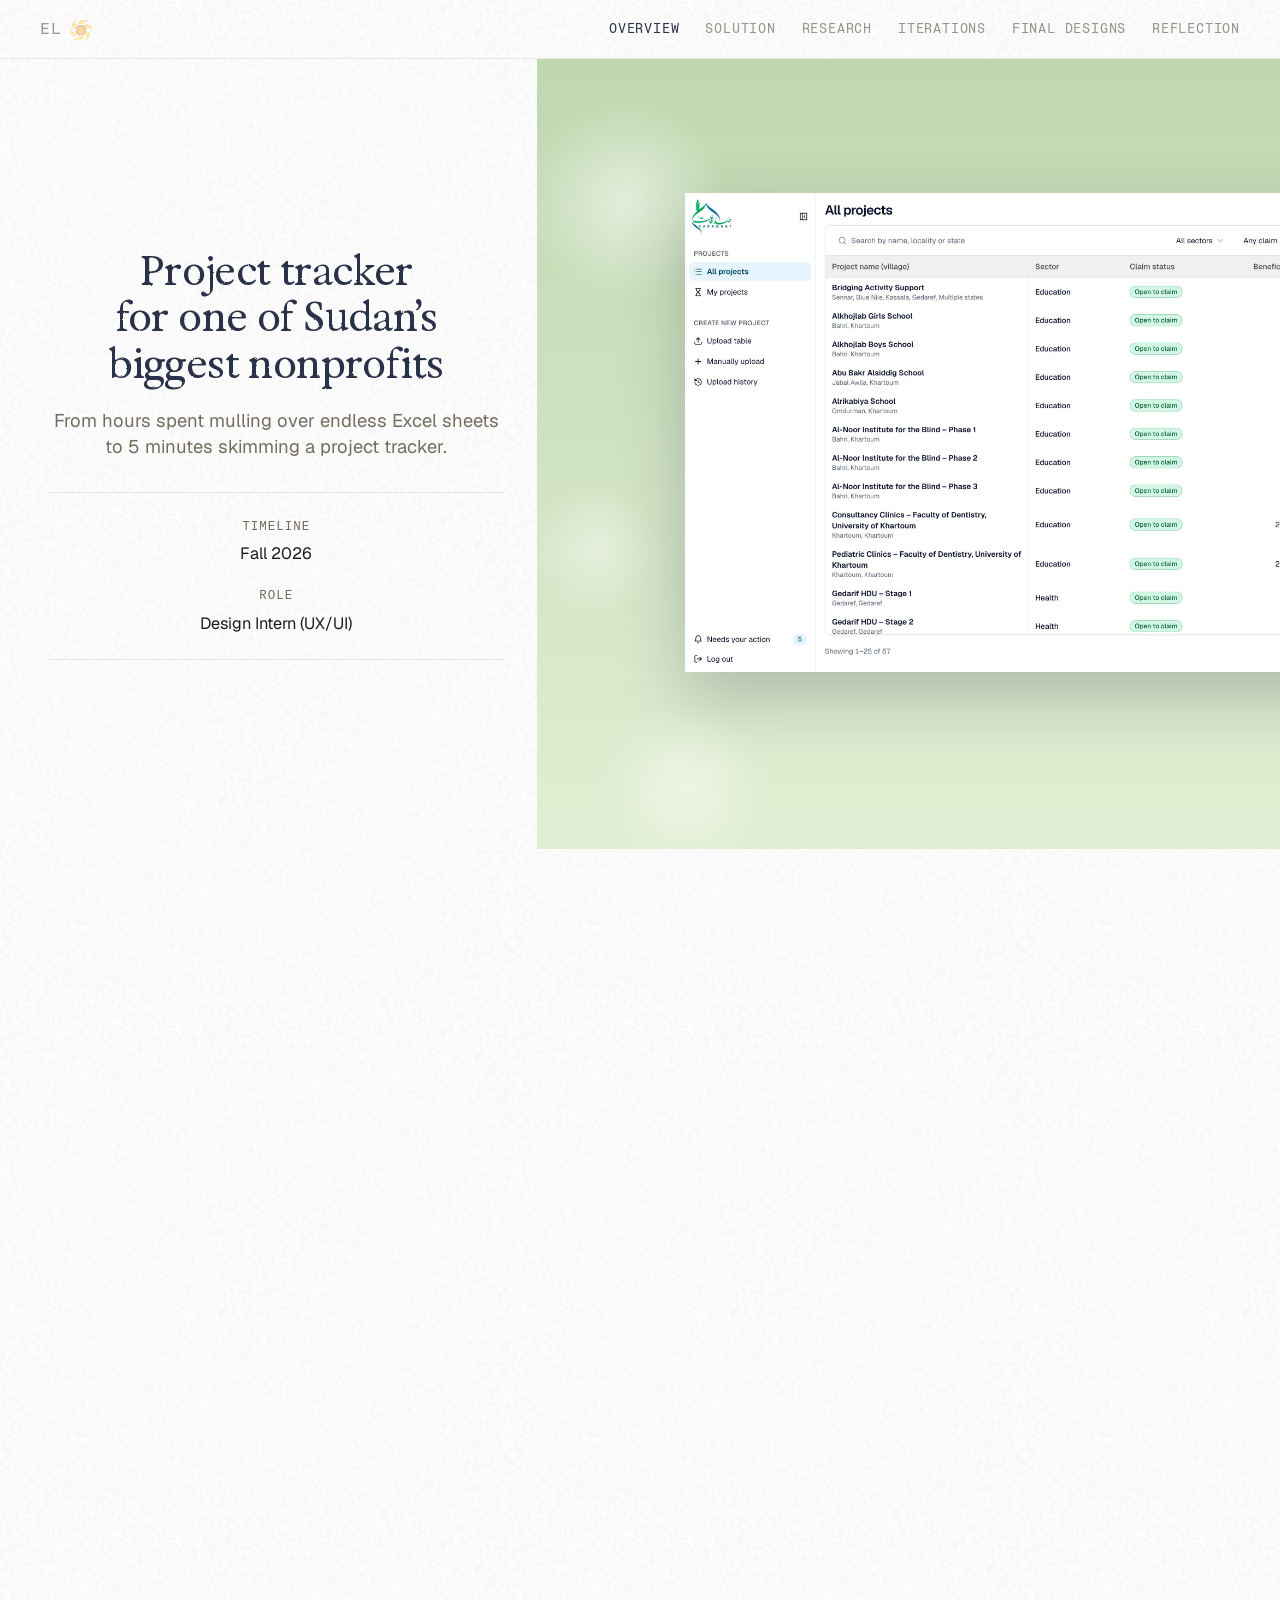
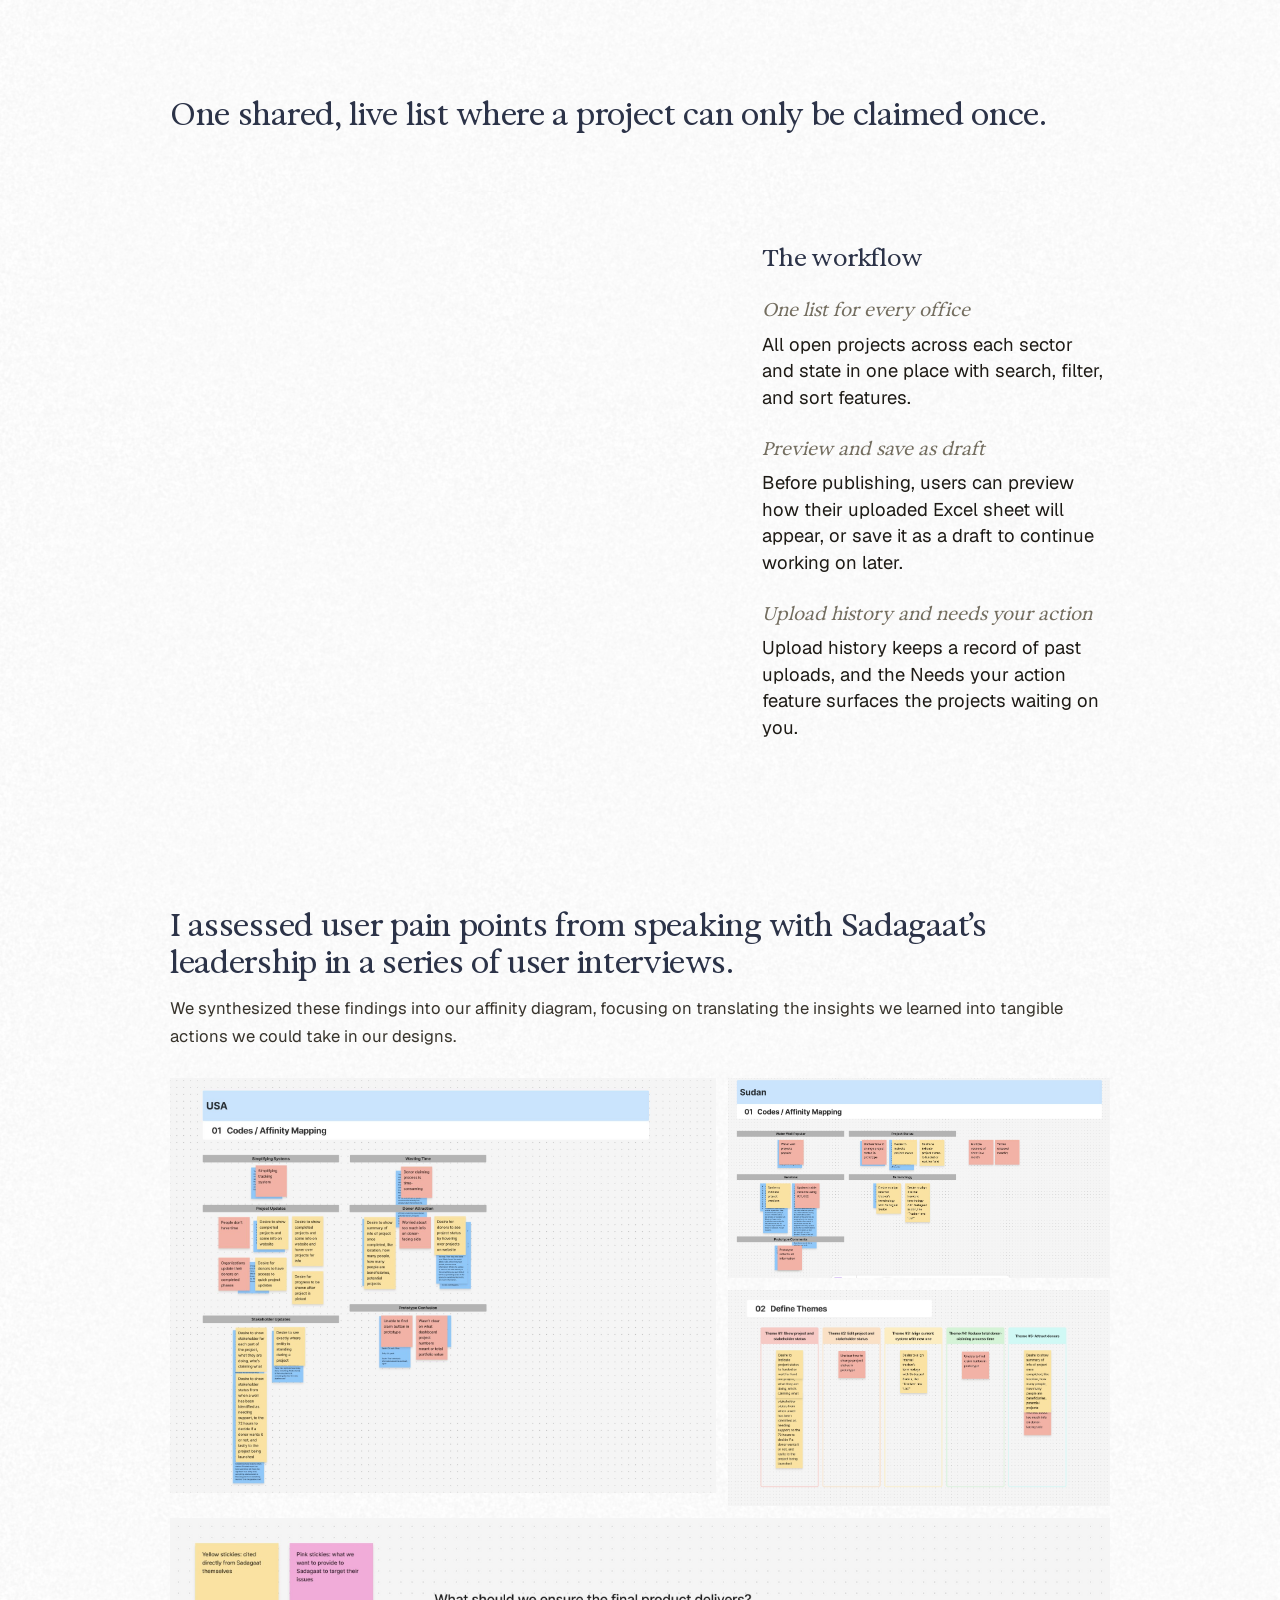
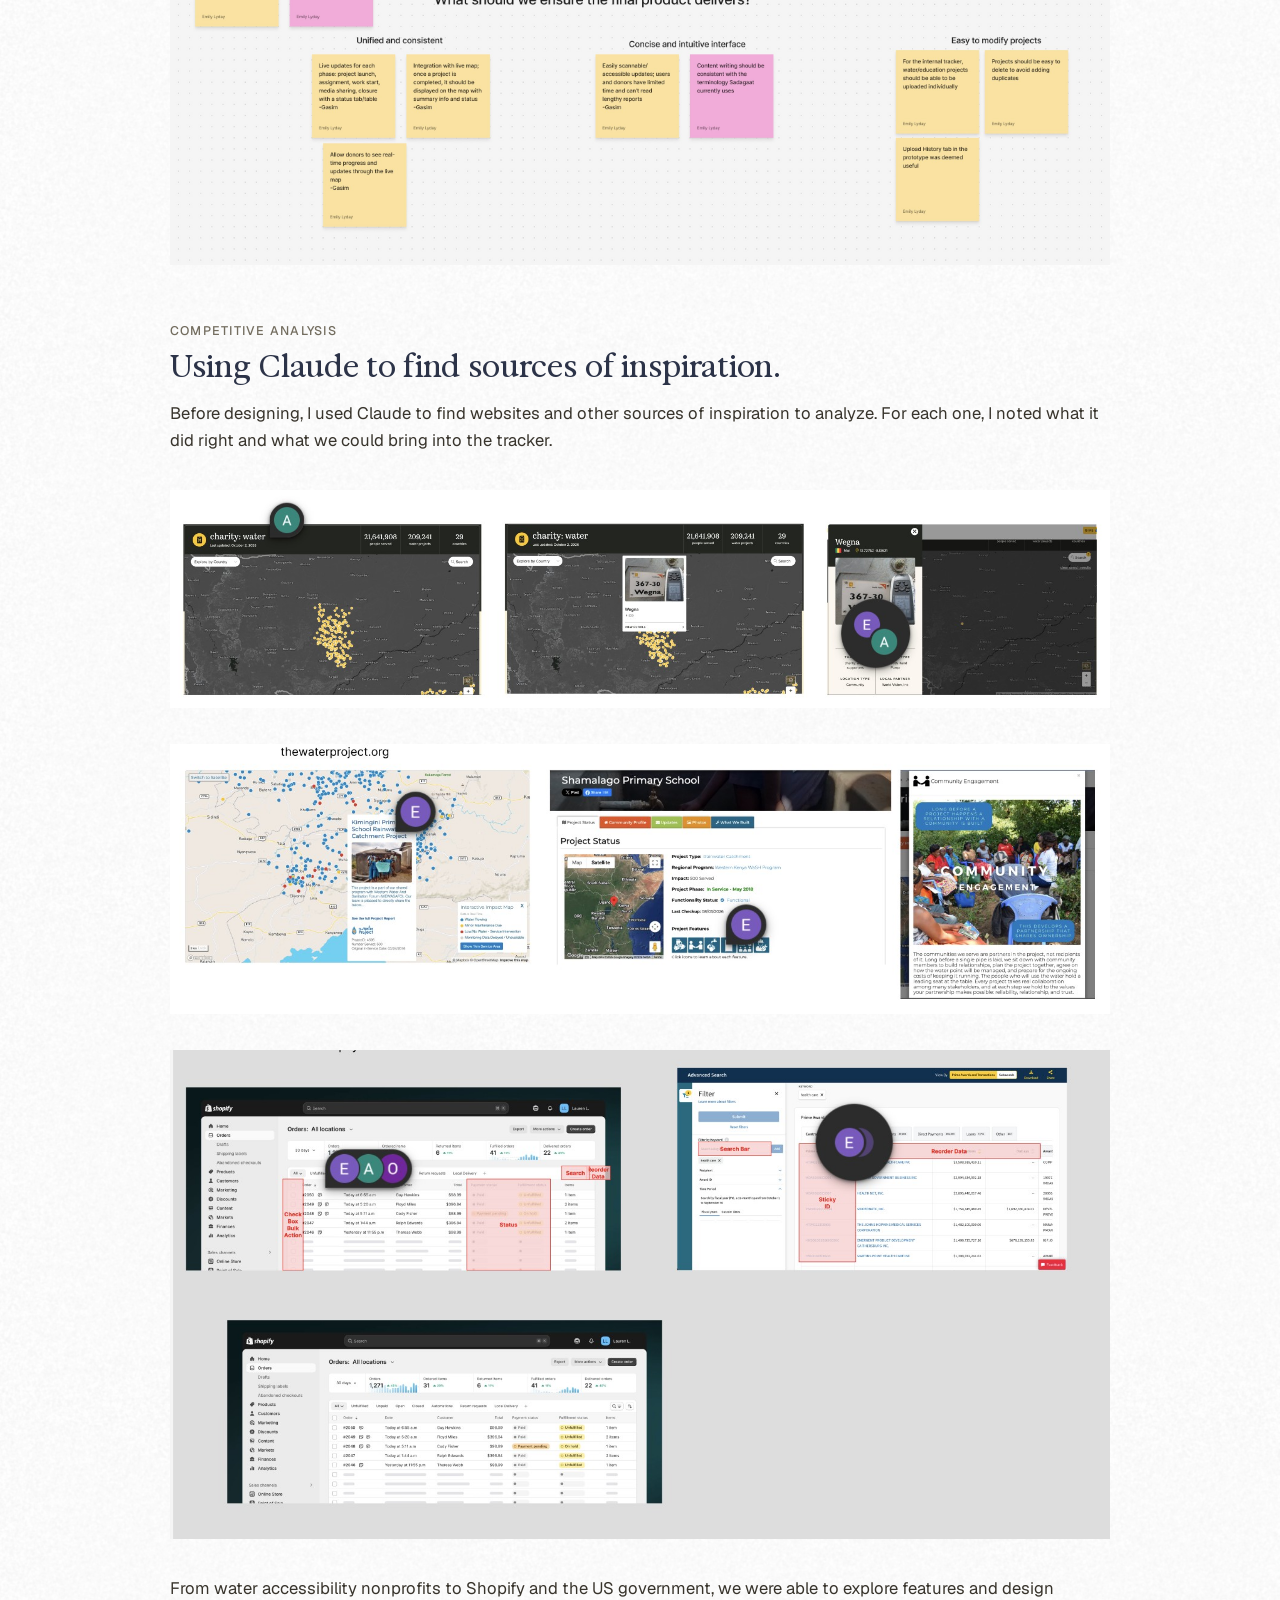
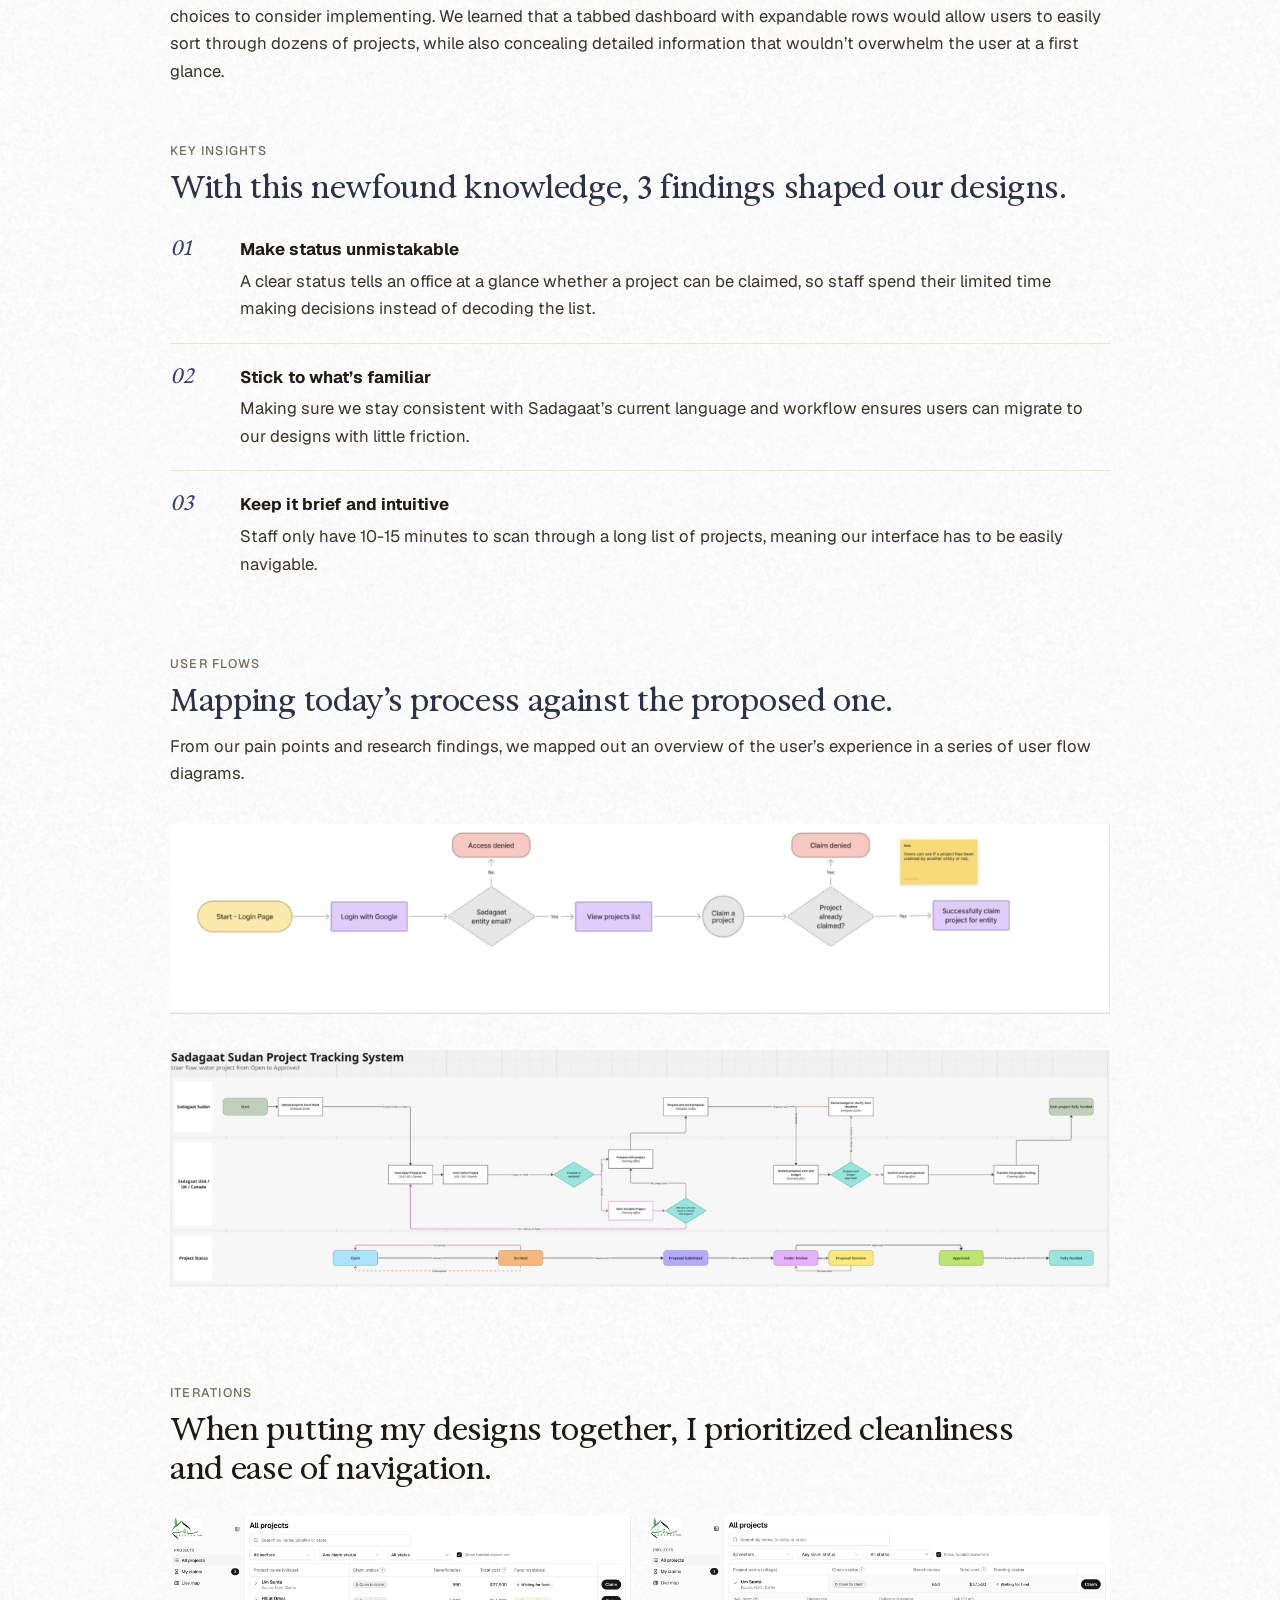
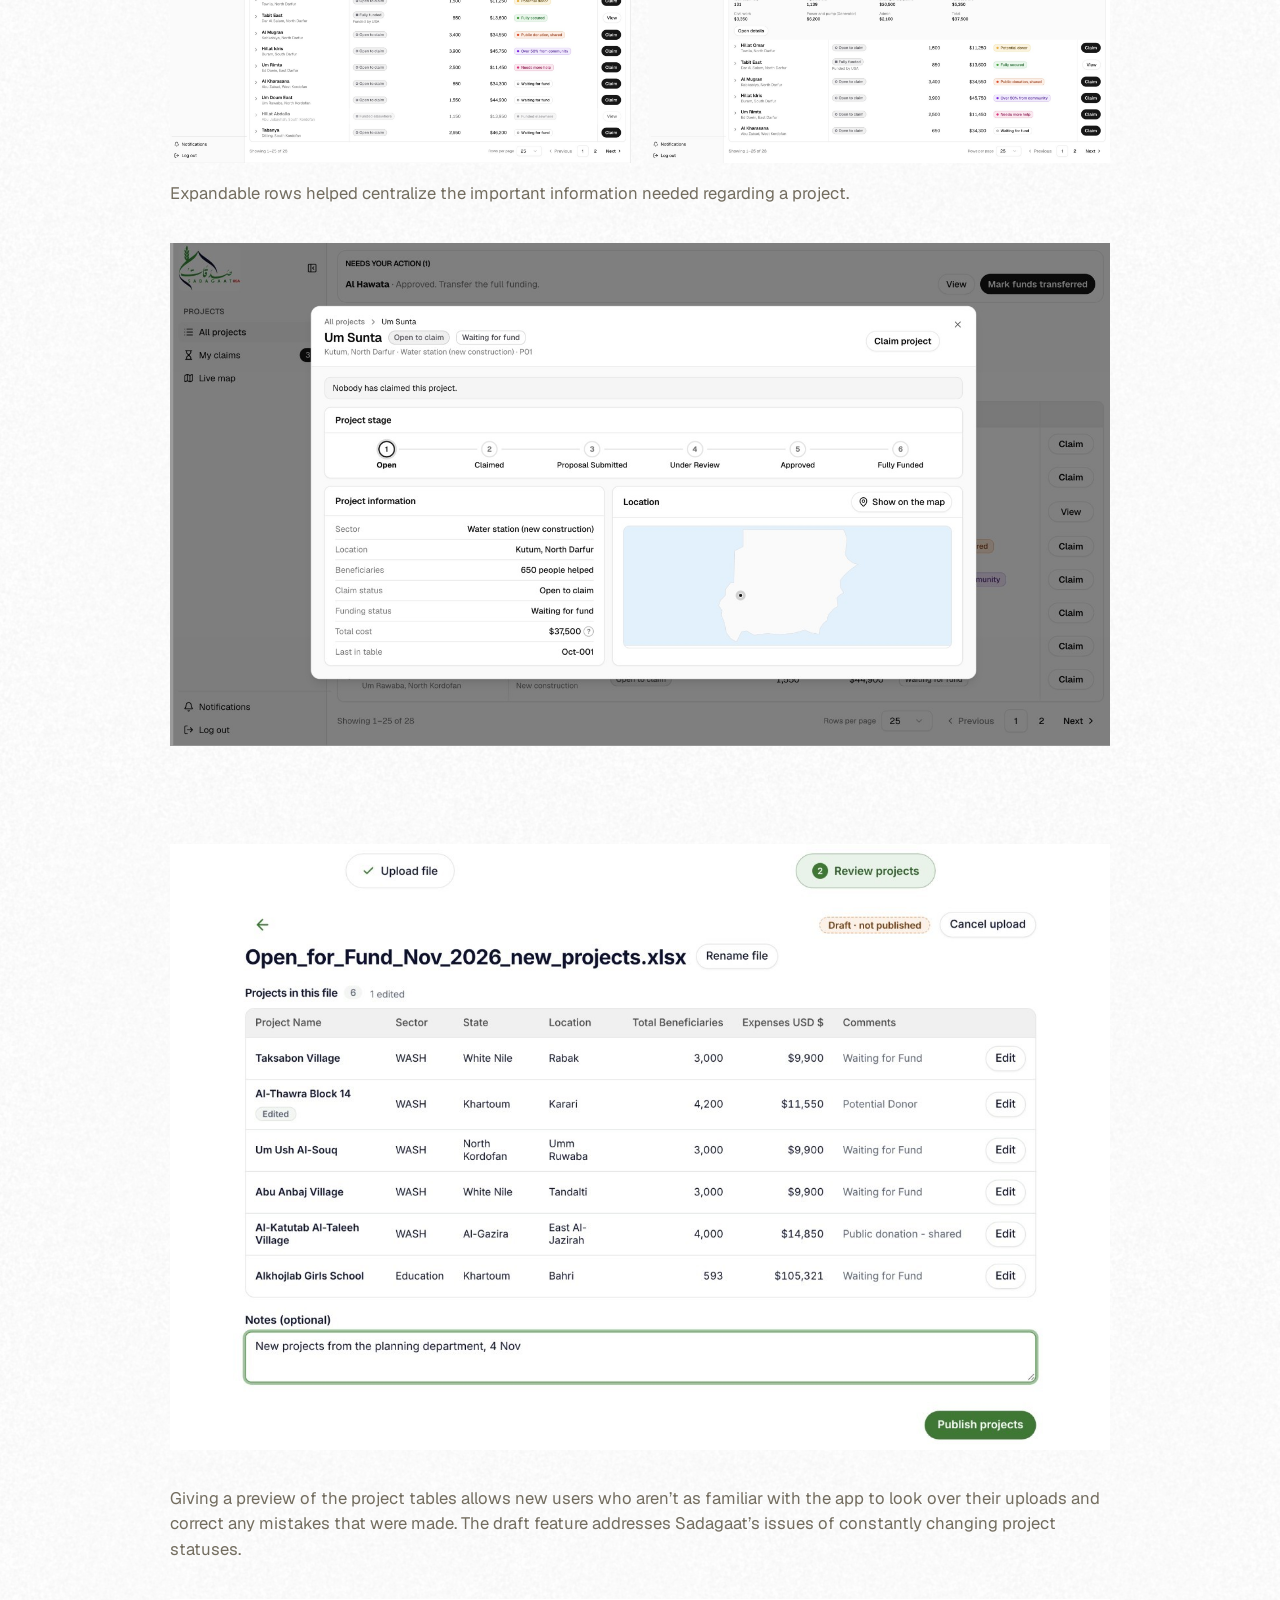
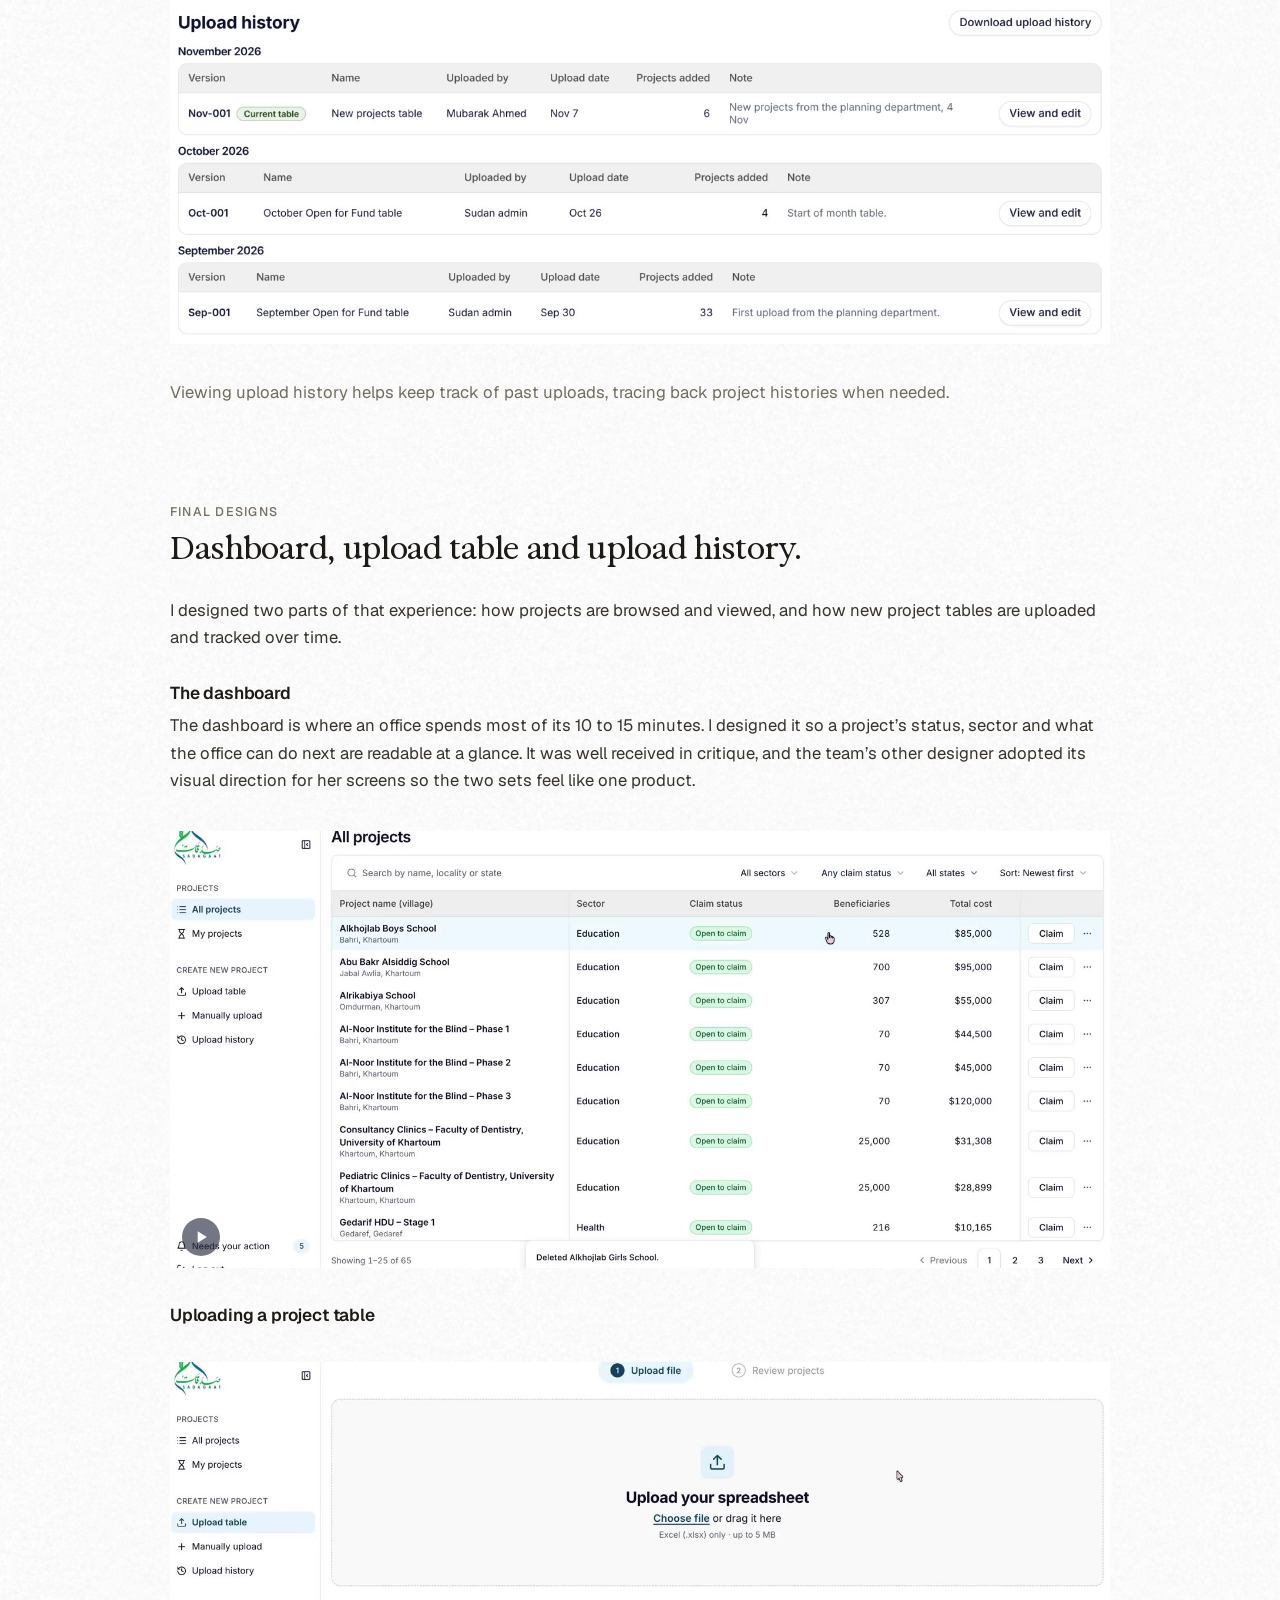
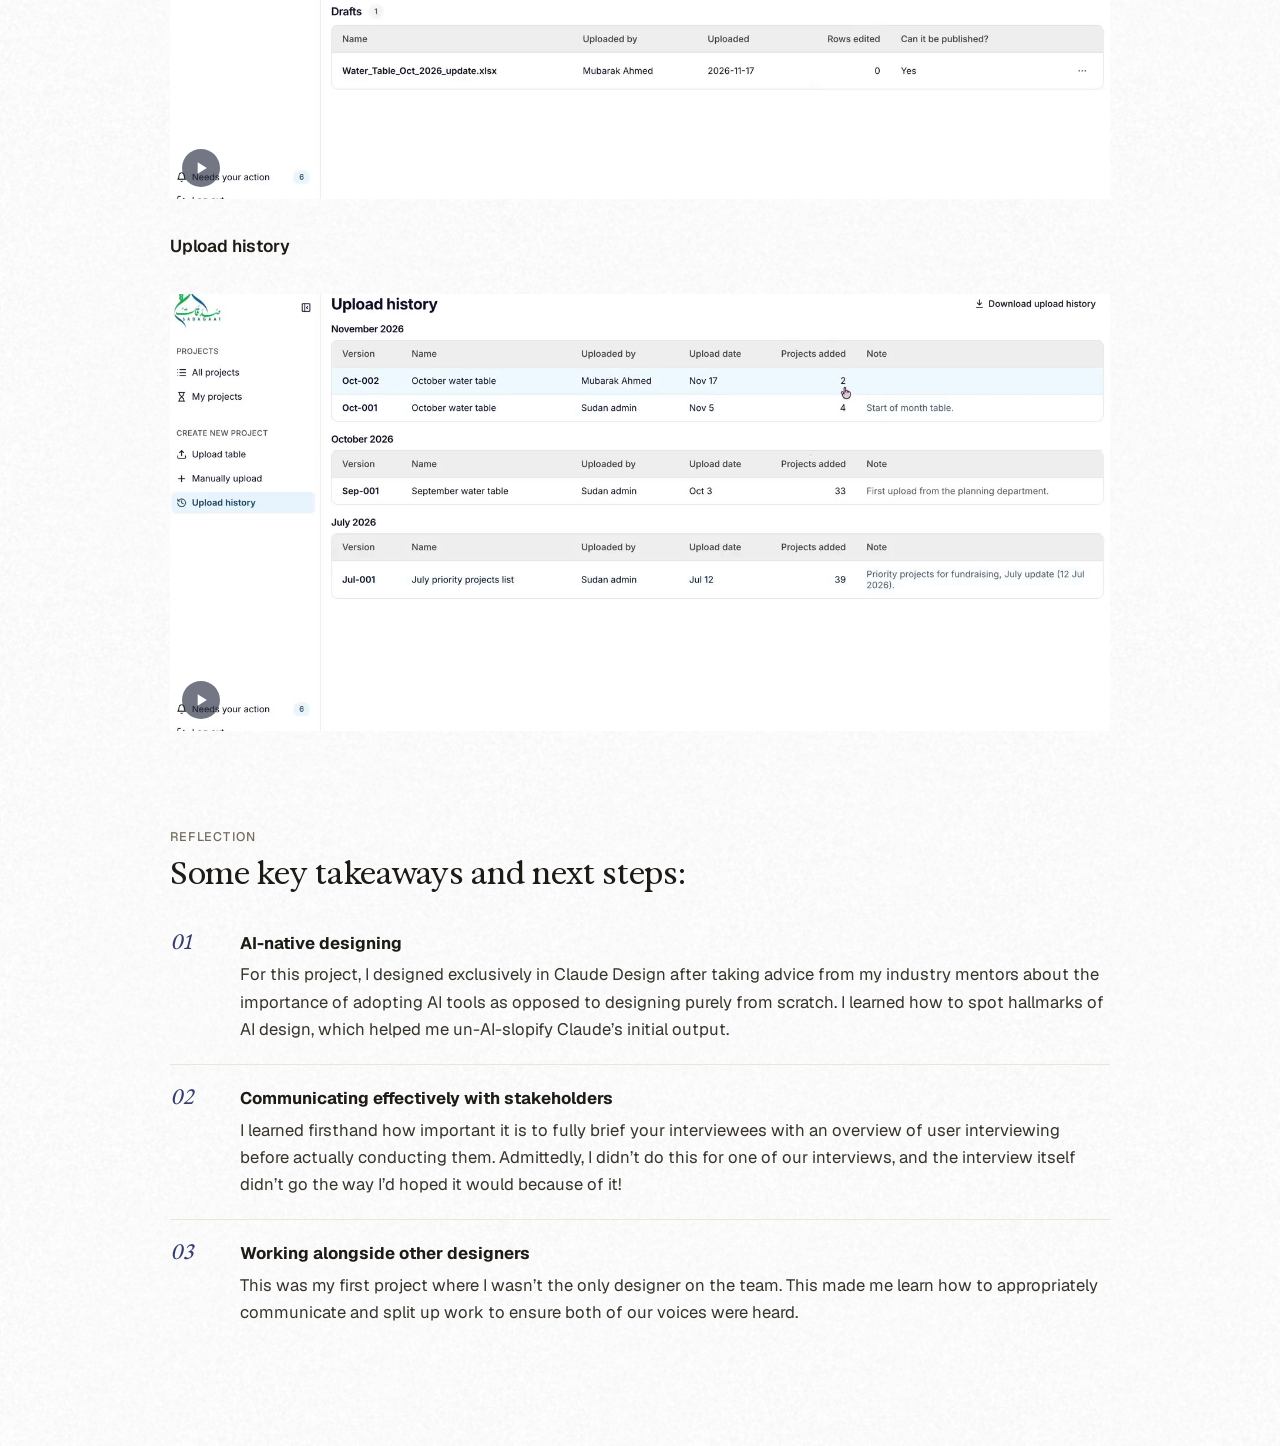
==== commit 3f906afd: "Add files via upload" ====
--- a/cftc.html
+++ b/cftc.html
@@ -22,7 +22,7 @@
 <aside class="sidebar">
   <div class="who">
   <div class="brand-wrap">
-    <a class="brand" href="index.html" aria-label="Emily Lyday, home"><div><strong>Emily Ly<span class="word">day</span></strong></div></a>
+    <a class="brand" href="index.html" aria-label="Emily Lyday, home"><div><strong>EL</strong></div></a>
     <button class="mode-btn" type="button" aria-label="Switch to dark mode" title="">
       <svg class="sun" viewBox="0 0 21 21" shape-rendering="crispEdges" aria-hidden="true"><rect x="12" y="4" width="1" height="1" fill="#ffc93a"/><rect x="6" y="18" width="1" height="1" fill="#ffc93a"/><rect x="4" y="9" width="1" height="1" fill="#ffc93a"/><rect x="5" y="1" width="1" height="1" fill="#ffc93a"/><rect x="17" y="12" width="1" height="1" fill="#ffc93a"/><rect x="19" y="9" width="1" height="1" fill="#ffc93a"/><rect x="10" y="6" width="1" height="1" fill="#e8761a"/><rect x="3" y="13" width="1" height="1" fill="#ffc93a"/><rect x="5" y="19" width="1" height="1" fill="#ffc93a"/><rect x="8" y="18" width="1" height="1" fill="#ffc93a"/><rect x="9" y="17" width="1" height="1" fill="#ffc93a"/><rect x="15" y="5" width="1" height="1" fill="#ffc93a"/><rect x="15" y="14" width="1" height="1" fill="#ffc93a"/><rect x="16" y="13" width="1" height="1" fill="#ffc93a"/><rect x="7" y="19" width="1" height="1" fill="#ffc93a"/><rect x="4" y="2" width="1" height="1" fill="#ffc93a"/><rect x="3" y="6" width="1" height="1" fill="#ffc93a"/><rect x="17" y="5" width="1" height="1" fill="#ffc93a"/><rect x="14" y="15" width="1" height="1" fill="#ffc93a"/><rect x="17" y="14" width="1" height="1" fill="#ffc93a"/><rect x="3" y="15" width="1" height="1" fill="#ffc93a"/><rect x="9" y="19" width="1" height="1" fill="#ffc93a"/><rect x="13" y="1" width="1" height="1" fill="#ffc93a"/><rect x="11" y="16" width="1" height="1" fill="#ffc93a"/><rect x="15" y="7" width="1" height="1" fill="#ffc93a"/><rect x="16" y="6" width="1" height="1" fill="#ffc93a"/><rect x="16" y="15" width="1" height="1" fill="#ffc93a"/><rect x="14" y="8" width="1" height="1" fill="#e8761a"/><rect x="17" y="7" width="1" height="1" fill="#ffc93a"/><rect x="8" y="4" width="1" height="1" fill="#ffc93a"/><rect x="3" y="8" width="1" height="1" fill="#ffc93a"/><rect x="9" y="3" width="1" height="1" fill="#ffc93a"/><rect x="5" y="5" width="1" height="1" fill="#ffc93a"/><rect x="17" y="16" width="1" height="1" fill="#ffc93a"/><rect x="5" y="14" width="1" height="1" fill="#ffc93a"/><rect x="0" y="9" width="1" height="1" fill="#ffc93a"/><rect x="6" y="6" width="1" height="1" fill="#ffc93a"/><rect x="16" y="8" width="1" height="1" fill="#ffc93a"/><rect x="15" y="18" width="1" height="1" fill="#ffc93a"/><rect x="16" y="17" width="1" height="1" fill="#ffc93a"/><rect x="18" y="14" width="1" height="1" fill="#ffc93a"/><rect x="20" y="8" width="1" height="1" fill="#ffc93a"/><rect x="14" y="1" width="1" height="1" fill="#ffc93a"/><rect x="5" y="7" width="1" height="1" fill="#ffc93a"/><rect x="19" y="6" width="1" height="1" fill="#ffc93a"/><rect x="11" y="2" width="1" height="1" fill="#ffc93a"/><rect x="4" y="18" width="1" height="1" fill="#ffc93a"/><rect x="16" y="1" width="1" height="1" fill="#ffc93a"/><rect x="1" y="12" width="1" height="1" fill="#ffc93a"/><rect x="18" y="7" width="1" height="1" fill="#ffc93a"/><rect x="20" y="10" width="1" height="1" fill="#ffc93a"/><rect x="3" y="3" width="1" height="1" fill="#ffc93a"/><rect x="14" y="12" width="1" height="1" fill="#e8761a"/><rect x="3" y="12" width="1" height="1" fill="#ffc93a"/><rect x="4" y="11" width="1" height="1" fill="#ffc93a"/><rect x="11" y="4" width="1" height="1" fill="#ffc93a"/><rect x="9" y="16" width="1" height="1" fill="#ffc93a"/><rect x="10" y="17" width="1" height="1" fill="#ffc93a"/><rect x="1" y="14" width="1" height="1" fill="#ffc93a"/><rect x="15" y="13" width="1" height="1" fill="#ffc93a"/><rect x="2" y="13" width="1" height="1" fill="#ffc93a"/><rect x="16" y="12" width="1" height="1" fill="#ffc93a"/><rect x="14" y="5" width="1" height="1" fill="#ffc93a"/><rect x="3" y="5" width="1" height="1" fill="#ffc93a"/><rect x="4" y="4" width="1" height="1" fill="#ffc93a"/><rect x="5" y="2" width="1" height="1" fill="#ffc93a"/><rect x="12" y="17" width="1" height="1" fill="#ffc93a"/><rect x="14" y="14" width="1" height="1" fill="#ffc93a"/><rect x="3" y="14" width="1" height="1" fill="#ffc93a"/><rect x="4" y="13" width="1" height="1" fill="#ffc93a"/><rect x="10" y="1" width="1" height="1" fill="#ffc93a"/><rect x="15" y="6" width="1" height="1" fill="#ffc93a"/><rect x="2" y="6" width="1" height="1" fill="#ffc93a"/><rect x="16" y="5" width="1" height="1" fill="#ffc93a"/><rect x="10" y="19" width="1" height="1" fill="#ffc93a"/><rect x="11" y="18" width="1" height="1" fill="#ffc93a"/><rect x="16" y="14" width="1" height="1" fill="#ffc93a"/><rect x="12" y="1" width="1" height="1" fill="#ffc93a"/><rect x="6" y="15" width="1" height="1" fill="#ffc93a"/><rect x="3" y="7" width="1" height="1" fill="#ffc93a"/><rect x="4" y="6" width="1" height="1" fill="#ffc93a"/><rect x="9" y="2" width="1" height="1" fill="#ffc93a"/><rect x="5" y="13" width="1" height="1" fill="#ffc93a"/><rect x="4" y="15" width="1" height="1" fill="#ffc93a"/><rect x="10" y="3" width="1" height="1" fill="#ffc93a"/><rect x="13" y="2" width="1" height="1" fill="#ffc93a"/><rect x="0" y="11" width="1" height="1" fill="#ffc93a"/><rect x="16" y="7" width="1" height="1" fill="#ffc93a"/><rect x="16" y="16" width="1" height="1" fill="#ffc93a"/><rect x="6" y="8" width="1" height="1" fill="#e8761a"/><rect x="12" y="3" width="1" height="1" fill="#ffc93a"/><rect x="5" y="6" width="1" height="1" fill="#ffc93a"/><rect x="4" y="8" width="1" height="1" fill="#ffc93a"/><rect x="19" y="8" width="1" height="1" fill="#ffc93a"/><rect x="8" y="17" width="1" height="1" fill="#ffc93a"/><rect x="10" y="14" width="1" height="1" fill="#e8761a"/><rect x="1" y="11" width="1" height="1" fill="#ffc93a"/><rect x="16" y="9" width="1" height="1" fill="#ffc93a"/><rect x="20" y="9" width="1" height="1" fill="#ffc93a"/><rect x="14" y="2" width="1" height="1" fill="#ffc93a"/><rect x="6" y="19" width="1" height="1" fill="#ffc93a"/><rect x="7" y="18" width="1" height="1" fill="#ffc93a"/><rect x="4" y="19" width="1" height="1" fill="#ffc93a"/><rect x="17" y="13" width="1" height="1" fill="#ffc93a"/><rect x="16" y="2" width="1" height="1" fill="#ffc93a"/><rect x="10" y="16" width="1" height="1" fill="#ffc93a"/><rect x="9" y="18" width="1" height="1" fill="#ffc93a"/><rect x="8" y="19" width="1" height="1" fill="#ffc93a"/><rect x="2" y="12" width="1" height="1" fill="#ffc93a"/><rect x="1" y="13" width="1" height="1" fill="#ffc93a"/><rect x="15" y="15" width="1" height="1" fill="#ffc93a"/><rect x="6" y="12" width="1" height="1" fill="#e8761a"/><rect x="20" y="11" width="1" height="1" fill="#ffc93a"/><rect x="3" y="4" width="1" height="1" fill="#ffc93a"/><rect x="4" y="3" width="1" height="1" fill="#ffc93a"/><rect x="12" y="16" width="1" height="1" fill="#ffc93a"/><rect x="4" y="12" width="1" height="1" fill="#ffc93a"/><rect x="17" y="6" width="1" height="1" fill="#ffc93a"/><rect x="8" y="3" width="1" height="1" fill="#ffc93a"/><rect x="17" y="15" width="1" height="1" fill="#ffc93a"/><rect x="2" y="5" width="1" height="1" fill="#ffc93a"/><rect x="10" y="18" width="1" height="1" fill="#ffc93a"/><rect x="11" y="17" width="1" height="1" fill="#ffc93a"/><rect x="2" y="14" width="1" height="1" fill="#ffc93a"/><rect x="6" y="5" width="1" height="1" fill="#ffc93a"/><rect x="6" y="14" width="1" height="1" fill="#ffc93a"/><rect x="18" y="13" width="1" height="1" fill="#ffc93a"/><rect x="14" y="6" width="1" height="1" fill="#ffc93a"/><rect x="4" y="5" width="1" height="1" fill="#ffc93a"/><rect x="4" y="14" width="1" height="1" fill="#ffc93a"/><rect x="17" y="8" width="1" height="1" fill="#ffc93a"/><rect x="10" y="2" width="1" height="1" fill="#ffc93a"/><rect x="9" y="4" width="1" height="1" fill="#ffc93a"/><rect x="11" y="1" width="1" height="1" fill="#ffc93a"/><rect x="17" y="17" width="1" height="1" fill="#ffc93a"/><rect x="5" y="15" width="1" height="1" fill="#ffc93a"/><rect x="0" y="10" width="1" height="1" fill="#ffc93a"/><rect x="2" y="7" width="1" height="1" fill="#ffc93a"/><rect x="15" y="1" width="1" height="1" fill="#ffc93a"/><rect x="18" y="6" width="1" height="1" fill="#ffc93a"/><rect x="12" y="2" width="1" height="1" fill="#ffc93a"/><rect x="15" y="19" width="1" height="1" fill="#ffc93a"/><rect x="16" y="18" width="1" height="1" fill="#ffc93a"/><rect x="18" y="15" width="1" height="1" fill="#ffc93a"/><rect x="4" y="7" width="1" height="1" fill="#ffc93a"/><rect x="19" y="7" width="1" height="1" fill="#ffc93a"/><rect x="10" y="4" width="1" height="1" fill="#ffc93a"/><rect x="11" y="3" width="1" height="1" fill="#ffc93a"/><rect x="8" y="16" width="1" height="1" fill="#ffc93a"/><rect x="0" y="12" width="1" height="1" fill="#ffc93a"/><rect x="16" y="11" width="1" height="1" fill="#ffc93a"/><rect x="18" y="8" width="1" height="1" fill="#ffc93a"/><rect x="8" y="6" width="1" height="1" fill="#e8761a"/><rect x="9" y="6" width="1" height="1" fill="#e8761a"/><rect x="11" y="6" width="1" height="1" fill="#e8761a"/><rect x="12" y="6" width="1" height="1" fill="#e8761a"/><rect x="7" y="7" width="1" height="1" fill="#e8761a"/><rect x="8" y="7" width="1" height="1" fill="#e8761a"/><rect x="9" y="7" width="1" height="1" fill="#f6a52b"/><rect x="10" y="7" width="1" height="1" fill="#f6a52b"/><rect x="11" y="7" width="1" height="1" fill="#f6a52b"/><rect x="12" y="7" width="1" height="1" fill="#e8761a"/><rect x="13" y="7" width="1" height="1" fill="#e8761a"/><rect x="7" y="8" width="1" height="1" fill="#e8761a"/><rect x="8" y="8" width="1" height="1" fill="#f6a52b"/><rect x="9" y="8" width="1" height="1" fill="#f6a52b"/><rect x="10" y="8" width="1" height="1" fill="#f6a52b"/><rect x="11" y="8" width="1" height="1" fill="#f6a52b"/><rect x="12" y="8" width="1" height="1" fill="#f6a52b"/><rect x="13" y="8" width="1" height="1" fill="#e8761a"/><rect x="6" y="9" width="1" height="1" fill="#e8761a"/><rect x="7" y="9" width="1" height="1" fill="#f6a52b"/><rect x="8" y="9" width="1" height="1" fill="#f6a52b"/><rect x="9" y="9" width="1" height="1" fill="#f6a52b"/><rect x="10" y="9" width="1" height="1" fill="#f6a52b"/><rect x="11" y="9" width="1" height="1" fill="#f6a52b"/><rect x="12" y="9" width="1" height="1" fill="#f6a52b"/><rect x="13" y="9" width="1" height="1" fill="#f6a52b"/><rect x="14" y="9" width="1" height="1" fill="#e8761a"/><rect x="6" y="10" width="1" height="1" fill="#e8761a"/><rect x="7" y="10" width="1" height="1" fill="#f6a52b"/><rect x="8" y="10" width="1" height="1" fill="#f6a52b"/><rect x="9" y="10" width="1" height="1" fill="#f6a52b"/><rect x="10" y="10" width="1" height="1" fill="#f6a52b"/><rect x="11" y="10" width="1" height="1" fill="#f6a52b"/><rect x="12" y="10" width="1" height="1" fill="#f6a52b"/><rect x="13" y="10" width="1" height="1" fill="#f6a52b"/><rect x="14" y="10" width="1" height="1" fill="#e8761a"/><rect x="6" y="11" width="1" height="1" fill="#e8761a"/><rect x="7" y="11" width="1" height="1" fill="#f6a52b"/><rect x="8" y="11" width="1" height="1" fill="#f6a52b"/><rect x="9" y="11" width="1" height="1" fill="#f6a52b"/><rect x="10" y="11" width="1" height="1" fill="#f6a52b"/><rect x="11" y="11" width="1" height="1" fill="#f6a52b"/><rect x="12" y="11" width="1" height="1" fill="#f6a52b"/><rect x="13" y="11" width="1" height="1" fill="#f6a52b"/><rect x="14" y="11" width="1" height="1" fill="#e8761a"/><rect x="7" y="12" width="1" height="1" fill="#e8761a"/><rect x="8" y="12" width="1" height="1" fill="#f6a52b"/><rect x="9" y="12" width="1" height="1" fill="#f6a52b"/><rect x="10" y="12" width="1" height="1" fill="#f6a52b"/><rect x="11" y="12" width="1" height="1" fill="#f6a52b"/><rect x="12" y="12" width="1" height="1" fill="#f6a52b"/><rect x="13" y="12" width="1" height="1" fill="#e8761a"/><rect x="7" y="13" width="1" height="1" fill="#e8761a"/><rect x="8" y="13" width="1" height="1" fill="#e8761a"/><rect x="9" y="13" width="1" height="1" fill="#f6a52b"/><rect x="10" y="13" width="1" height="1" fill="#f6a52b"/><rect x="11" y="13" width="1" height="1" fill="#f6a52b"/><rect x="12" y="13" width="1" height="1" fill="#e8761a"/><rect x="13" y="13" width="1" height="1" fill="#e8761a"/><rect x="8" y="14" width="1" height="1" fill="#e8761a"/><rect x="9" y="14" width="1" height="1" fill="#e8761a"/><rect x="11" y="14" width="1" height="1" fill="#e8761a"/><rect x="12" y="14" width="1" height="1" fill="#e8761a"/></svg>
       <svg class="moon" viewBox="0 0 15 15" shape-rendering="crispEdges" aria-hidden="true"><rect x="6" y="12" width="1" height="1" fill="#dfe7ff"/><rect x="3" y="4" width="1" height="1" fill="#dfe7ff"/><rect x="4" y="3" width="1" height="1" fill="#dfe7ff"/><rect x="4" y="9" width="1" height="1" fill="#dfe7ff"/><rect x="3" y="7" width="1" height="1" fill="#dfe7ff"/><rect x="5" y="4" width="1" height="1" fill="#8ea8f2"/><rect x="4" y="6" width="1" height="1" fill="#ffffff"/><rect x="4" y="12" width="1" height="1" fill="#8ea8f2"/><rect x="5" y="1" width="1" height="1" fill="#8ea8f2"/><rect x="5" y="7" width="1" height="1" fill="#8ea8f2"/><rect x="3" y="10" width="1" height="1" fill="#dfe7ff"/><rect x="5" y="13" width="1" height="1" fill="#8ea8f2"/><rect x="5" y="10" width="1" height="1" fill="#dfe7ff"/><rect x="8" y="12" width="1" height="1" fill="#ffffff"/><rect x="1" y="6" width="1" height="1" fill="#8ea8f2"/><rect x="9" y="11" width="1" height="1" fill="#dfe7ff"/><rect x="2" y="5" width="1" height="1" fill="#dfe7ff"/><rect x="2" y="11" width="1" height="1" fill="#8ea8f2"/><rect x="1" y="9" width="1" height="1" fill="#8ea8f2"/><rect x="11" y="11" width="1" height="1" fill="#8ea8f2"/><rect x="2" y="8" width="1" height="1" fill="#dfe7ff"/><rect x="10" y="12" width="1" height="1" fill="#8ea8f2"/><rect x="6" y="2" width="1" height="1" fill="#8ea8f2"/><rect x="7" y="1" width="1" height="1" fill="#8ea8f2"/><rect x="6" y="11" width="1" height="1" fill="#dfe7ff"/><rect x="7" y="10" width="1" height="1" fill="#dfe7ff"/><rect x="6" y="8" width="1" height="1" fill="#8ea8f2"/><rect x="7" y="13" width="1" height="1" fill="#8ea8f2"/><rect x="4" y="2" width="1" height="1" fill="#8ea8f2"/><rect x="4" y="5" width="1" height="1" fill="#dfe7ff"/><rect x="3" y="3" width="1" height="1" fill="#dfe7ff"/><rect x="3" y="9" width="1" height="1" fill="#dfe7ff"/><rect x="5" y="6" width="1" height="1" fill="#8ea8f2"/><rect x="4" y="8" width="1" height="1" fill="#dfe7ff"/><rect x="3" y="6" width="1" height="1" fill="#dfe7ff"/><rect x="5" y="3" width="1" height="1" fill="#8ea8f2"/><rect x="5" y="9" width="1" height="1" fill="#dfe7ff"/><rect x="4" y="11" width="1" height="1" fill="#dfe7ff"/><rect x="3" y="12" width="1" height="1" fill="#8ea8f2"/><rect x="5" y="12" width="1" height="1" fill="#dfe7ff"/><rect x="8" y="11" width="1" height="1" fill="#dfe7ff"/><rect x="9" y="10" width="1" height="1" fill="#8ea8f2"/><rect x="2" y="4" width="1" height="1" fill="#8ea8f2"/><rect x="10" y="11" width="1" height="1" fill="#8ea8f2"/><rect x="2" y="7" width="1" height="1" fill="#dfe7ff"/><rect x="1" y="5" width="1" height="1" fill="#8ea8f2"/><rect x="6" y="1" width="1" height="1" fill="#8ea8f2"/><rect x="2" y="10" width="1" height="1" fill="#8ea8f2"/><rect x="1" y="8" width="1" height="1" fill="#8ea8f2"/><rect x="7" y="9" width="1" height="1" fill="#8ea8f2"/><rect x="6" y="13" width="1" height="1" fill="#8ea8f2"/><rect x="7" y="12" width="1" height="1" fill="#dfe7ff"/><rect x="6" y="10" width="1" height="1" fill="#dfe7ff"/><rect x="3" y="2" width="1" height="1" fill="#8ea8f2"/><rect x="4" y="7" width="1" height="1" fill="#dfe7ff"/><rect x="3" y="5" width="1" height="1" fill="#dfe7ff"/><rect x="5" y="2" width="1" height="1" fill="#dfe7ff"/><rect x="4" y="4" width="1" height="1" fill="#dfe7ff"/><rect x="4" y="10" width="1" height="1" fill="#dfe7ff"/><rect x="3" y="8" width="1" height="1" fill="#ffffff"/><rect x="5" y="5" width="1" height="1" fill="#8ea8f2"/><rect x="3" y="11" width="1" height="1" fill="#dfe7ff"/><rect x="5" y="11" width="1" height="1" fill="#ffffff"/><rect x="5" y="8" width="1" height="1" fill="#dfe7ff"/><rect x="9" y="12" width="1" height="1" fill="#8ea8f2"/><rect x="8" y="10" width="1" height="1" fill="#8ea8f2"/><rect x="2" y="3" width="1" height="1" fill="#8ea8f2"/><rect x="2" y="9" width="1" height="1" fill="#dfe7ff"/><rect x="1" y="7" width="1" height="1" fill="#8ea8f2"/><rect x="8" y="13" width="1" height="1" fill="#8ea8f2"/><rect x="2" y="6" width="1" height="1" fill="#dfe7ff"/><rect x="7" y="11" width="1" height="1" fill="#dfe7ff"/><rect x="6" y="9" width="1" height="1" fill="#ffffff"/><rect x="11" y="3" width="1" height="1" fill="#ffffff"/><rect x="11" y="2" width="1" height="1" fill="#ffffff"/><rect x="11" y="4" width="1" height="1" fill="#ffffff"/><rect x="10" y="3" width="1" height="1" fill="#ffffff"/><rect x="12" y="3" width="1" height="1" fill="#ffffff"/><rect x="13" y="8" width="1" height="1" fill="#ffffff"/></svg>
@@ -45,13 +45,14 @@
 
 <section id="context">
   <p class="eyebrow">Overview</p>
-  <h2>I designed a project tracker that connects one of Sudan&rsquo;s largest nonprofits across borders.</h2>
-  <p>I joined Code for the Community as a Design intern to work on their project with Sadagaat, where I was tasked with working on a dashboard and project upload flow. The previous workflow involved Sadagaat&rsquo;s Sudanese branch to send a new open project spreadsheet to its international entities each month. Entities would then respond through email or WhatsApp claiming these projects for their respective donors, but this non-centralized process often led to multiple entities sending emails to claim the same project.</p>
+  <h2>I designed a project tracker that connects one of Sudan&rsquo;s largest nonprofits with donors around the world.</h2>
+  <p>Sadagaat has reached 4 million+ people in the last five years through water, food, health, and education projects. Each month, its Sudan branch emailed a spreadsheet of open projects to international partners, who claimed them by email or WhatsApp. With no shared source of truth, multiple partners often claimed the same project.</p>
+  <p>As a design intern at Code for the Community, I designed the dashboard and project upload flow that replace this process with one live list where each project can only be claimed once.</p>
   <p class="lead">Some of my accomplishments include:</p>
   <div class="insights insights-3">
-    <div class="insight"><h3>1. Design</h3><p>Owned the project tracker dashboard and project creation workflow.</p></div>
-    <div class="insight"><h3>2. Research</h3><p>Conducted user interviews and competitive analyses to centralize findings.</p></div>
-    <div class="insight"><h3>3. XFN Work</h3><p>Proactively met with SWEs and PM to generate ideas and communicate design choices.</p></div>
+    <div class="insight"><h3>Ended duplicate claims</h3><p>Designed a shared, live project list where each project can only be claimed once, replacing monthly spreadsheets and WhatsApp threads.</p></div>
+    <div class="insight"><h3>Designed for real constraints</h3><p>Interviewed Sadagaat leadership and found staff have just 10&ndash;15 minutes to review projects, so I made status visible at a glance and kept their familiar spreadsheet workflow.</p></div>
+    <div class="insight"><h3>Set the team&rsquo;s direction</h3><p>My dashboard set the visual direction for the project. I worked with the engineers and PM to make sure the designs could be built.</p></div>
   </div>
 </section>
 
@@ -129,7 +130,7 @@
   <h3 class="iter-lead">Dashboard, upload table and upload history.</h3>
   <p>I designed two parts of that experience: how projects are browsed and viewed, and how new project tables are uploaded and tracked over time.</p>
   <h3>The dashboard</h3>
-  <p>The dashboard is where an office spends most of its 10 to 15 minutes. I designed it so a project&rsquo;s status, sector and what the office can do next are readable at a glance. It was well received in critique, and Olivia adopted its visual direction for her screens so the two sets feel like one product.</p>
+  <p>The dashboard is where an office spends most of its 10 to 15 minutes. I designed it so a project&rsquo;s status, sector and what the office can do next are readable at a glance. It was well received in critique, and the team&rsquo;s other designer adopted its visual direction for her screens so the two sets feel like one product.</p>
   <figure class="vid"><video src="images/cftc-final-dashboard.mp4" poster="images/cftc-final-dashboard-poster.jpg" autoplay muted loop playsinline preload="auto" aria-label="Dashboard prototype walkthrough" title="Double-click to enlarge"></video><button class="vid-btn" type="button" aria-label="Pause video"><svg class="i-pause" viewBox="0 0 24 24" aria-hidden="true"><rect x="6" y="5" width="4" height="14" rx="1"/><rect x="14" y="5" width="4" height="14" rx="1"/></svg><svg class="i-play" viewBox="0 0 24 24" aria-hidden="true"><path d="M8 5v14l11-7z"/></svg></button></figure>
   <h3>Uploading a project table</h3>
   <figure class="vid"><video src="images/cftc-final-upload.mp4" poster="images/cftc-final-upload-poster.jpg" autoplay muted loop playsinline preload="auto" aria-label="Upload table prototype walkthrough" title="Double-click to enlarge"></video><button class="vid-btn" type="button" aria-label="Pause video"><svg class="i-pause" viewBox="0 0 24 24" aria-hidden="true"><rect x="6" y="5" width="4" height="14" rx="1"/><rect x="14" y="5" width="4" height="14" rx="1"/></svg><svg class="i-play" viewBox="0 0 24 24" aria-hidden="true"><path d="M8 5v14l11-7z"/></svg></button></figure>
--- a/style.css
+++ b/style.css
@@ -487,7 +487,7 @@
 .ba-row figure { margin: 0; }
 .ba-notes h3 { margin: 0 0 22px; font-family: var(--display); font-size: 1.5rem; font-weight: 700; letter-spacing: -.01em; color: var(--navy); text-transform: none; }
 .ba-notes .ba-list li { display: block; padding: 0 0 22px; }
-.ba-notes .ba-list li::before { content: counter(ba, decimal-leading-zero) "\00a0\00a0"; float: none; font-family: var(--display); font-style: italic; font-size: 1.15rem; color: var(--muted); padding: 0; }
+.ba-notes .ba-list li::before { content: none; float: none; font-family: var(--display); font-style: italic; font-size: 1.15rem; color: var(--muted); padding: 0; }
 .ba-notes .ba-list b { display: inline; font-family: var(--display); font-style: italic; font-weight: 400; font-size: 1.15rem; color: var(--muted); }
 .ba-notes .ba-list span { display: block; margin-top: 6px; font-size: 1.15rem; line-height: 1.45; color: var(--ink); }
 @media (max-width: 1100px) { .ba-row { grid-template-columns: 1fr; gap: 24px; } }
@@ -888,3 +888,169 @@
 .wk-media .shot[data-src="images/waddle-waddle-glide"] > img { object-position: 33% 50%; }
 .wk-media .shot[data-src="images/heart-crossed"] > img { object-position: 50% 20%; }
 html.no-smooth { scroll-behavior: auto !important; }
+
+/* Stitched name in the homepage header band (Great Vibes, SIL Open Font License) */
+@font-face { font-family: "Great Vibes"; src: url("fonts/great-vibes-latin-400-normal.woff2") format("woff2"); font-weight: 400; font-style: normal; font-display: swap; }
+.stitch-name { position: relative; z-index: 1; width: min(100%, 760px); aspect-ratio: 760 / 170; margin: 0 auto 10px; --stitch-thread: #f4ecdb; --stitch-thread-2: #dcd0b8; }
+.stitch-name canvas { position: absolute; inset: 0; display: block; width: 100%; height: 100%; touch-action: pan-y; }
+.intro.top h1.after-name { max-width: 22em; margin-left: auto; margin-right: auto; text-align: center; font-size: clamp(1.2rem, 2vw, 1.7rem); line-height: 1.3; text-wrap: balance; }
+/* Script name in the homepage header: the name image tinted cream with a mask */
+.script-name { position: relative; z-index: 1; width: min(90%, 450px); aspect-ratio: 1581 / 351; margin: 0 auto 18px; background: #f4ecdb; -webkit-mask: url("images/name-script-v2.png") center / contain no-repeat; mask: url("images/name-script-v2.png") center / contain no-repeat; }
+.vh { position: absolute; width: 1px; height: 1px; overflow: hidden; clip: rect(0 0 0 0); clip-path: inset(50%); white-space: nowrap; }
+
+/* Header: left-aligned text with a small animated kaomoji cat on the right */
+.intro.top .hero-row { position: relative; z-index: 1; display: flex; align-items: center; justify-content: space-between; gap: clamp(18px, 3vw, 44px); width: 100%; max-width: 1080px; margin: 0 auto; }
+.intro.top .hero-text { flex: 0 1 640px; min-width: 0; display: flex; flex-direction: column; align-items: flex-start; text-align: left; }
+.intro.top .hero-text .script-name { width: min(100%, 420px); aspect-ratio: 1540 / 344; margin: 0 auto 14px 0; -webkit-mask-image: url("images/name-script-v3.png"); mask-image: url("images/name-script-v3.png"); }
+.intro.top .hero-text h1.after-name { margin: 0; text-align: left; max-width: 21em; }
+.intro.top .hero-text .now { margin: 18px 0 0; text-align: left; max-width: 36em; }
+.kitty { position: relative; flex: none; align-self: center; font-family: "Hiragino Sans", "Hiragino Kaku Gothic ProN", "MS PGothic", "Noto Sans CJK JP", "Noto Sans JP", "Yu Gothic", "Meiryo", sans-serif; font-size: clamp(.62rem, .85vw, .8rem); line-height: 1.12; color: #f4ecdb; cursor: pointer; user-select: none; transform-origin: 50% 100%; animation: k-breathe 3.6s ease-in-out infinite; }
+.kitty .k-art { margin: 0; font: inherit; white-space: pre; text-align: left; transform: scaleX(-1); }
+.kitty .k-row { display: block; }
+.kitty .k-ear { transform-origin: 75% 100%; }
+.kitty .k-cheek { position: relative; left: .4em; }
+.kitty .k-jaw { position: relative; top: -.12em; }
+
+/* Navbar: Approach Mono Regular */
+@font-face { font-family: "Approach Mono"; src: url("fonts/approach-mono-regular.woff2") format("woff2"); font-weight: 400; font-style: normal; font-display: swap; }
+.brand strong, .brand .word, .nav a, .nav a[aria-current="page"] { font-family: "Approach Mono", ui-monospace, monospace; font-weight: 400; font-style: normal; font-synthesis: none; }
+.brand strong { font-size: .98rem; letter-spacing: 0; }
+.nav a { font-size: .82rem; text-transform: uppercase; letter-spacing: .06em; }
+.brand strong { letter-spacing: .06em; }
+
+/* Header tagline and "currently" line share one muted cream */
+.intro.top .hero-text h1.after-name, .intro.top .hero-text .now, .intro.top .hero-text .now a { color: rgba(244,236,219,.62); }
+.intro.top .hero-text .now a { text-decoration-color: rgba(244,236,219,.4); }
+.intro.top .hero-text .now a:hover { color: #f4ecdb; text-decoration-color: #f4ecdb; }
+
+/* Header name v4 with a subtle satin-stitch texture: fine diagonal threads in two creams, clipped to the letters */
+.intro.top .hero-text .script-name {
+  aspect-ratio: 1575 / 342;
+  -webkit-mask-image: url("images/name-script-v4.png"); mask-image: url("images/name-script-v4.png");
+  background-color: #f4ecdb;
+  background-image:
+    repeating-linear-gradient(115deg, rgba(196,182,156,.0) 0 1.6px, rgba(196,182,156,.55) 1.6px 2.3px, rgba(196,182,156,0) 2.3px 3.2px),
+    repeating-linear-gradient(25deg, rgba(255,255,255,.0) 0 5px, rgba(255,255,255,.18) 5px 6px);
+}
+
+/* Header name: pixelated, cross-stitch-chart style (each square is one stitch) */
+.intro.top .hero-text .script-name {
+  aspect-ratio: 260 / 56;
+  -webkit-mask-image: url("images/name-pixel-4.png"); mask-image: url("images/name-pixel-4.png");
+  background-image: none; background-color: #f4ecdb;
+}
+
+/* Tagline uses the same sans as the "Currently designing" line */
+.intro.top .hero-text h1.after-name { font-family: var(--font); font-weight: 400; font-size: clamp(1.15rem, 1.6vw, 1.4rem); line-height: 1.45; letter-spacing: 0; }
+
+/* Footer thank-you: pixel-stitched script, same grid as the header name */
+.foot-text h2.foot-script { width: min(100%, 560px); aspect-ratio: 350 / 46; margin: 0; background: #f4ecdb; -webkit-mask: url("images/thanks-pixel-2.png") left center / contain no-repeat; mask: url("images/thanks-pixel-2.png") left center / contain no-repeat; white-space: normal; }
+.kitty.twitch .k-ear { animation: k-ear .4s ease-in-out; }
+
+.kitty .k-heart { position: absolute; top: -.1em; right: .1em; font-size: .55em; opacity: 0; pointer-events: none; }
+.kitty.love .k-heart { animation: k-heart 1.1s ease-out; }
+@keyframes k-breathe { 0%, 100% { transform: scale(1, 1); } 50% { transform: scale(1.012, 1.03); } }
+@keyframes k-swish { 0%, 100% { transform: rotate(0); } 50% { transform: rotate(-5deg); } }
+@keyframes k-tail { 0%, 100% { transform: rotate(-10deg); } 50% { transform: rotate(16deg); } }
+@keyframes k-ear { 0%, 100% { transform: rotate(0); } 35% { transform: rotate(-12deg); } 70% { transform: rotate(5deg); } }
+@keyframes k-heart { 0% { opacity: 0; transform: translateY(.4em) scale(.6); } 25% { opacity: 1; } 100% { opacity: 0; transform: translateY(-1.4em) scale(1.1); } }
+@media (prefers-reduced-motion: reduce) { .kitty, .kitty .k-t, .kitty.twitch .k-ear, .kitty.love .k-heart { animation: none; } }
+@media (max-width: 640px) {
+  .intro.top .hero-row { flex-direction: column; align-items: stretch; gap: 8px; }
+  .intro.top .hero-text { flex: none; width: 100%; }
+  .kitty { order: -1; align-self: flex-end; font-size: .58rem; }
+}
+
+
+/* Header: navbar on top, cream band, navy name, light-navy tagline and cat */
+.intro.top { background-color: #f4ecdb; background-image: url("images/grain.png"); background-size: 512px 512px; color: #343d6d; margin-top: 0; }
+.intro.top .hero-text .script-name { background-color: #343d6d; }
+.intro.top .hero-text h1.after-name, .intro.top .hero-text .now, .intro.top .hero-text .now a { color: #8189b4; }
+.intro.top .hero-text .now a { text-decoration-color: rgba(129,137,180,.55); }
+.intro.top .hero-text .now a:hover { color: #343d6d; text-decoration-color: #343d6d; }
+.intro.top .kitty { color: #8189b4; }
+html[data-mode="dark"] .intro.top { background-color: #262c52; background-image: url("images/grain-navy.png"); background-size: 256px 256px; }
+html[data-mode="dark"] .intro.top .hero-text .script-name { background-color: #f4ecdb; }
+html[data-mode="dark"] .intro.top .hero-text h1.after-name, html[data-mode="dark"] .intro.top .hero-text .now, html[data-mode="dark"] .intro.top .hero-text .now a, html[data-mode="dark"] .intro.top .kitty { color: rgba(244,236,219,.62); }
+html[data-mode="dark"] .intro.top .hero-text .now a:hover { color: #f4ecdb; text-decoration-color: #f4ecdb; }
+
+/* Header blends into the page: no band of its own */
+.intro.top, html[data-mode="dark"] .intro.top { background: transparent; }
+
+/* Navbar slides up out of view while scrolling down, back in when scrolling up */
+.sidebar { transition: transform .32s ease; will-change: transform; }
+.sidebar.nav-away { transform: translateY(-100%); }
+
+
+/* Header cat: a bit bigger, nudged in from the right edge */
+.intro.top .kitty { font-size: clamp(.78rem, 1.05vw, 1rem); margin-right: clamp(24px, 5vw, 72px); }
+@media (max-width: 640px) { .intro.top .kitty { font-size: .7rem; margin-right: 16px; } }
+
+/* Cat: no breathing; just a small flick of the tail tip */
+.intro.top .kitty { animation: none; }
+.kitty .k-tip { display: inline-block; transform-origin: 0 100%; animation: k-flick 3.2s ease-in-out infinite; }
+.kitty:hover .k-tip { animation-duration: 1.2s; }
+@keyframes k-flick { 0%, 55%, 100% { transform: rotate(0); } 70% { transform: rotate(-14deg); } 85% { transform: rotate(4deg); } }
+@media (prefers-reduced-motion: reduce) { .kitty .k-tip { animation: none; } }
+
+/* Tail ends swing together: the curled tip and the bottom loop */
+.kitty .k-end { display: inline-block; transform-origin: 0 0; animation: k-swing 3.2s ease-in-out infinite; }
+.kitty:hover .k-end { animation-duration: 1.2s; }
+@keyframes k-swing { 0%, 55%, 100% { transform: rotate(0); } 70% { transform: rotate(9deg); } 85% { transform: rotate(-3deg); } }
+@media (prefers-reduced-motion: reduce) { .kitty .k-end { animation: none; } }
+.kitty .k-tip, .kitty:hover .k-tip { animation: none; transform: none; }   /* inner curl stays still; only the end swings */
+
+/* Sleeping cat (replaces the sitting cat): monospace ASCII, drifting Zzzzz, a lazy tail-end swish */
+.kitty.sleepy { font-family: "Approach Mono", ui-monospace, Menlo, Consolas, monospace; line-height: 1.2; animation: none; }
+.intro.top .kitty.sleepy { font-size: clamp(.82rem, 1.1vw, 1.02rem); }
+.kitty.sleepy .k-art { transform: none; }
+.kitty.sleepy .z-z span { display: inline-block; animation: k-zz 3.6s ease-in-out infinite; }
+.kitty.sleepy .z-z .z1 { animation-delay: .25s; } .kitty.sleepy .z-z .z2 { animation-delay: .5s; }
+.kitty.sleepy .z-z .z3 { animation-delay: .75s; } .kitty.sleepy .z-z .z4 { animation-delay: 1s; }
+@keyframes k-zz { 0%, 100% { opacity: .35; transform: translateY(0); } 40% { opacity: 1; transform: translateY(-.18em); } }
+.kitty.sleepy .k-end { display: inline-block; transform-origin: 0 50%; animation: k-swish2 3.4s ease-in-out infinite; }
+@keyframes k-swish2 { 0%, 55%, 100% { transform: rotate(0); } 70% { transform: rotate(-12deg); } 85% { transform: rotate(4deg); } }
+.kitty.sleepy .k-heart { top: -.6em; right: auto; left: 44%; }
+@media (max-width: 640px) { .intro.top .kitty.sleepy { font-size: .74rem; } }
+@media (prefers-reduced-motion: reduce) { .kitty.sleepy .z-z span, .kitty.sleepy .k-end { animation: none; } }
+
+/* Header cat: two-frame ASCII animation (a cat reaching over to pat a sleeping cat), drawn from images/cat-a.png and cat-b.png */
+.paw-cat { position: relative; flex: none; align-self: center; width: clamp(220px, 24vw, 320px); aspect-ratio: 800 / 624; margin-right: clamp(0px, 3vw, 48px); }
+.paw-cat .pc { position: absolute; inset: 0; background: #8189b4; -webkit-mask: url("images/cat-a.png") center / contain no-repeat; mask: url("images/cat-a.png") center / contain no-repeat; }
+.paw-cat .pc-b { -webkit-mask-image: url("images/cat-b.png"); mask-image: url("images/cat-b.png"); opacity: 0; }
+.paw-cat .pc-a { animation: pc-a 2.6s steps(1, end) infinite; }
+.paw-cat .pc-b { animation: pc-b 2.6s steps(1, end) infinite; }
+@keyframes pc-a { 0% { opacity: 1; } 62% { opacity: 0; } 100% { opacity: 1; } }
+@keyframes pc-b { 0% { opacity: 0; } 62% { opacity: 1; } 100% { opacity: 0; } }
+html[data-mode="dark"] .paw-cat .pc { background: rgba(244,236,219,.62); }
+@media (max-width: 640px) { .paw-cat { order: -1; align-self: flex-end; width: 200px; margin-right: 0; } }
+@media (prefers-reduced-motion: reduce) { .paw-cat .pc-a, .paw-cat .pc-b { animation: none; } }
+
+/* Footer: the sleeping cat in place of the bouquet */
+.foot-cat { align-self: center; padding-bottom: 28px; color: #f4ecdb; font-family: "Approach Mono", ui-monospace, Menlo, Consolas, monospace; font-size: clamp(.9rem, 1.2vw, 1.1rem); line-height: 1.2; }
+.foot-cat .k-art { margin: 0; font: inherit; white-space: pre; }
+.foot-cat .k-row { display: block; }
+.foot-cat .z-z span { display: inline-block; animation: k-zz 3.6s ease-in-out infinite; }
+.foot-cat .z-z .z1 { animation-delay: .25s; } .foot-cat .z-z .z2 { animation-delay: .5s; }
+.foot-cat .z-z .z3 { animation-delay: .75s; } .foot-cat .z-z .z4 { animation-delay: 1s; }
+.foot-cat .k-end { display: inline-block; transform-origin: 0 50%; animation: k-swish2 3.4s ease-in-out infinite; }
+.foot-in { grid-template-columns: minmax(0, 1fr) auto; }
+@media (max-width: 860px) { .foot-in { grid-template-columns: 1fr; } .foot-cat { padding-bottom: 32px; font-size: .8rem; } }
+@media (prefers-reduced-motion: reduce) { .foot-cat .z-z span, .foot-cat .k-end { animation: none; } }
+
+/* Footer contact: same textured sans as the header tagline */
+.foot-contact h3, .foot-links a { font-family: var(--font); font-weight: 400; letter-spacing: 0; filter: url(#rough); }
+.foot-contact h3 { font-size: clamp(1.15rem, 1.6vw, 1.4rem); line-height: 1.45; }
+.foot-links a { font-size: 1.05rem; }
+.foot-links a { border-bottom: 0; text-decoration: underline; text-decoration-thickness: 1.5px; text-underline-offset: 6px; text-decoration-color: rgba(244,236,219,.55); }
+.foot-links a:hover { text-decoration-color: #f4ecdb; }
+
+/* Footer: slightly smaller script, contact block tucked closer */
+.foot-text h2.foot-script { width: min(100%, 470px); }
+.foot-contact { margin-top: 12px; }
+
+/* Project date tags: the navbar's monospace */
+.wk-tags li { font-family: "Approach Mono", ui-monospace, monospace; font-weight: 400; font-size: .76rem; letter-spacing: .06em; }
+.sidebar:focus-within { transform: none; }
+@media (max-width: 860px) { .sidebar { position: sticky; top: 0; z-index: 30; } }
+@media (prefers-reduced-motion: reduce) { .sidebar { transition: none; } }
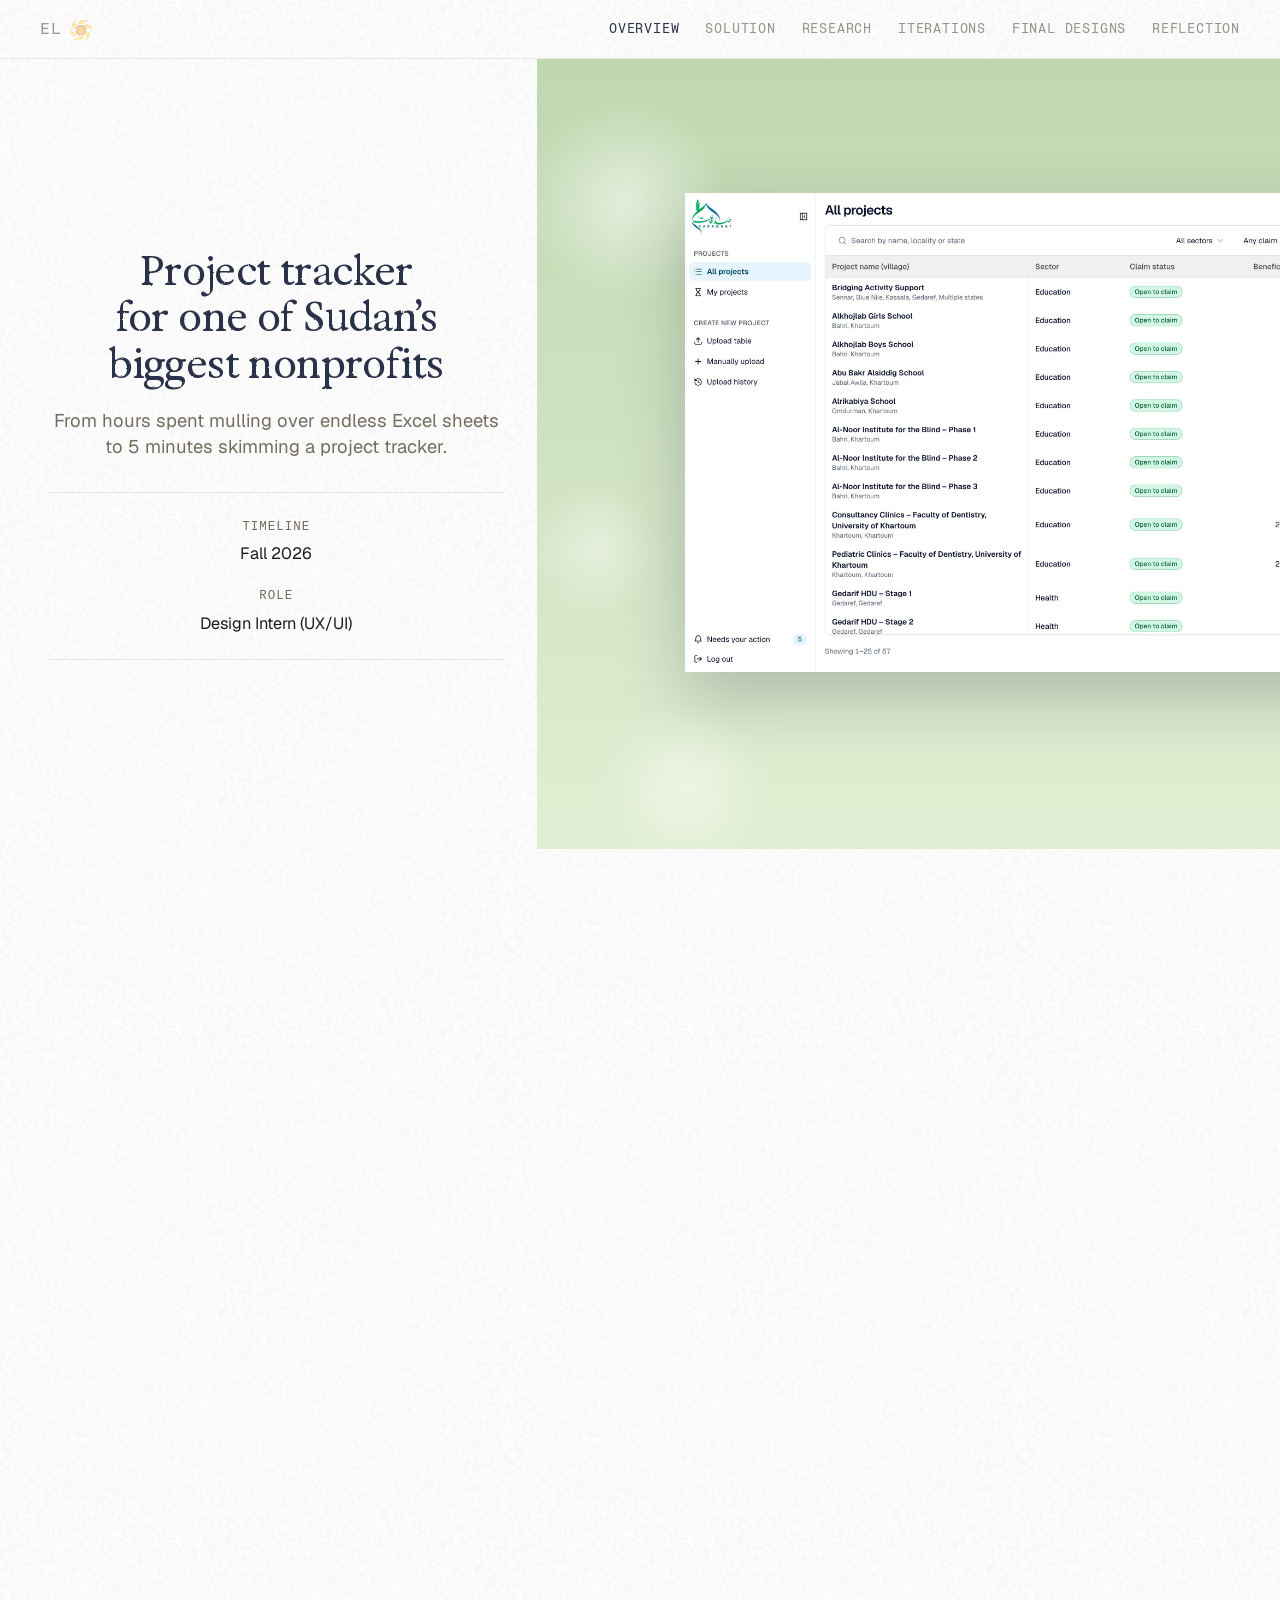
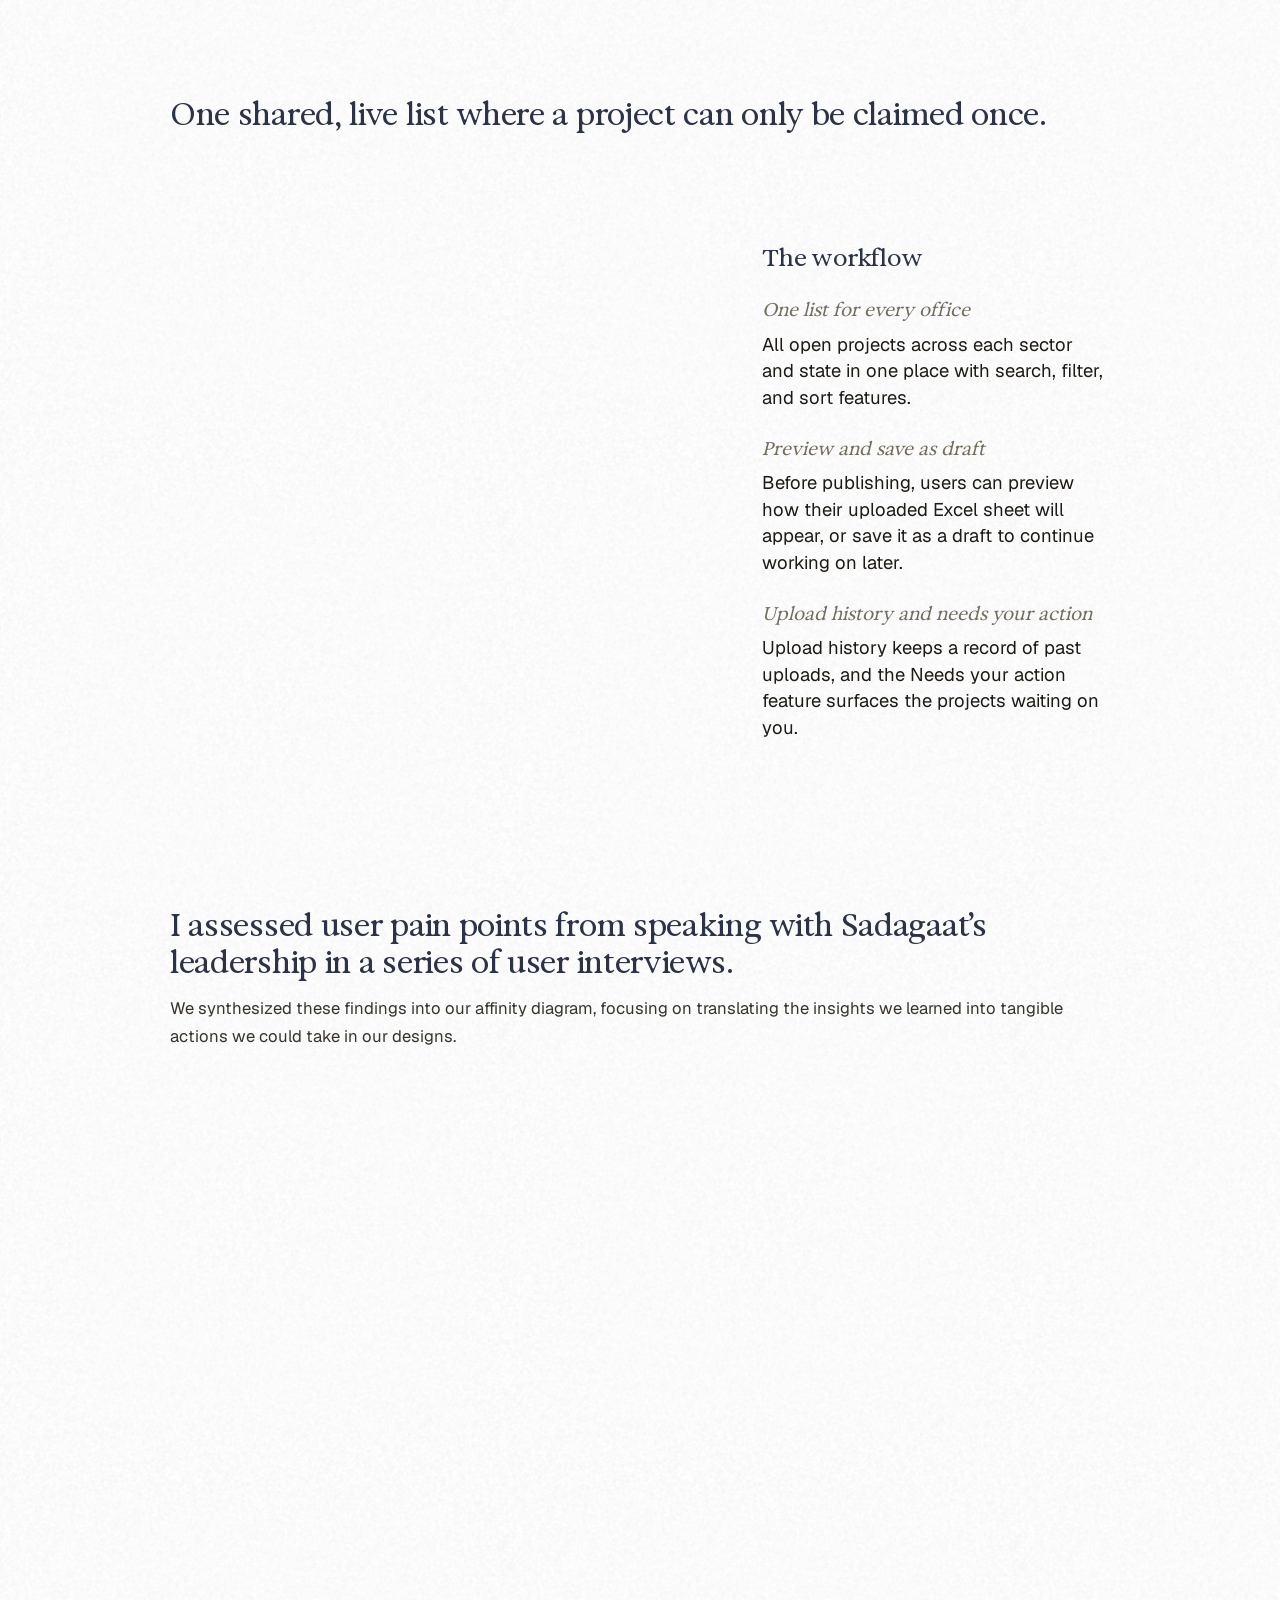
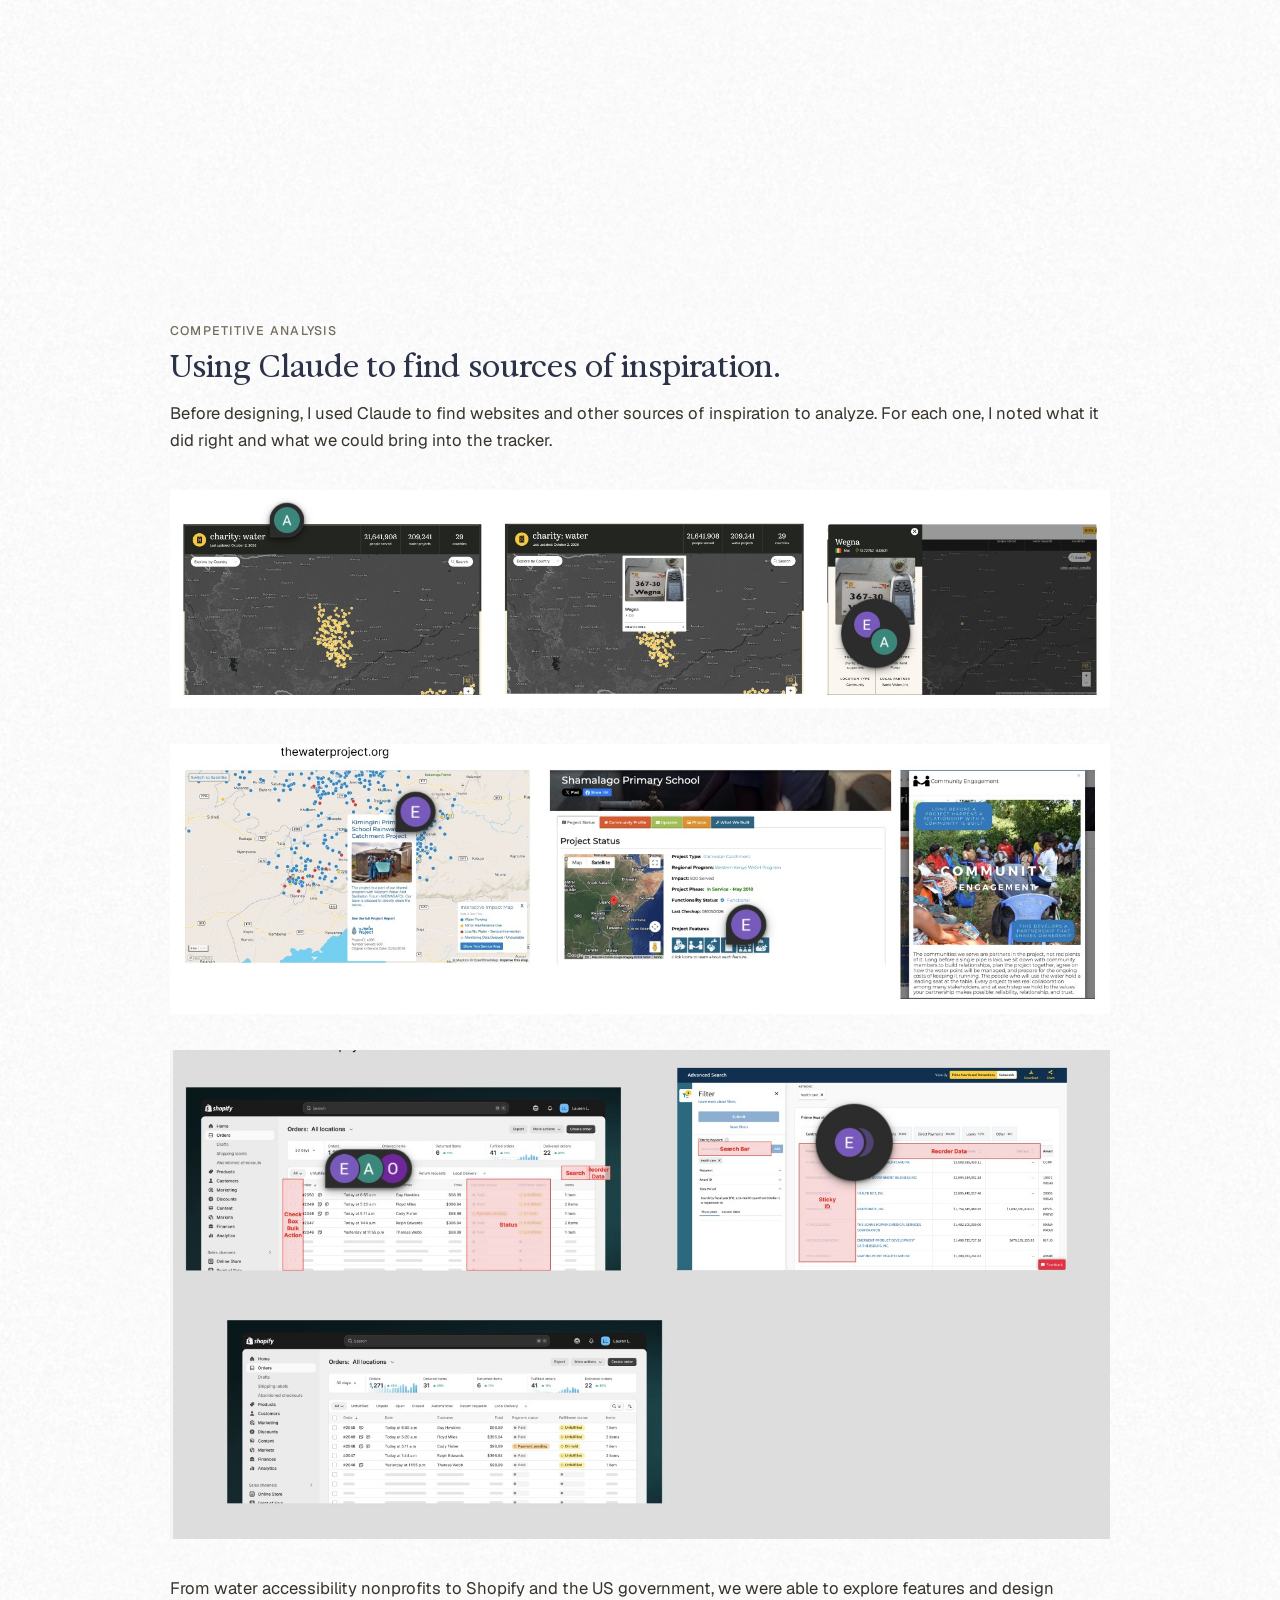
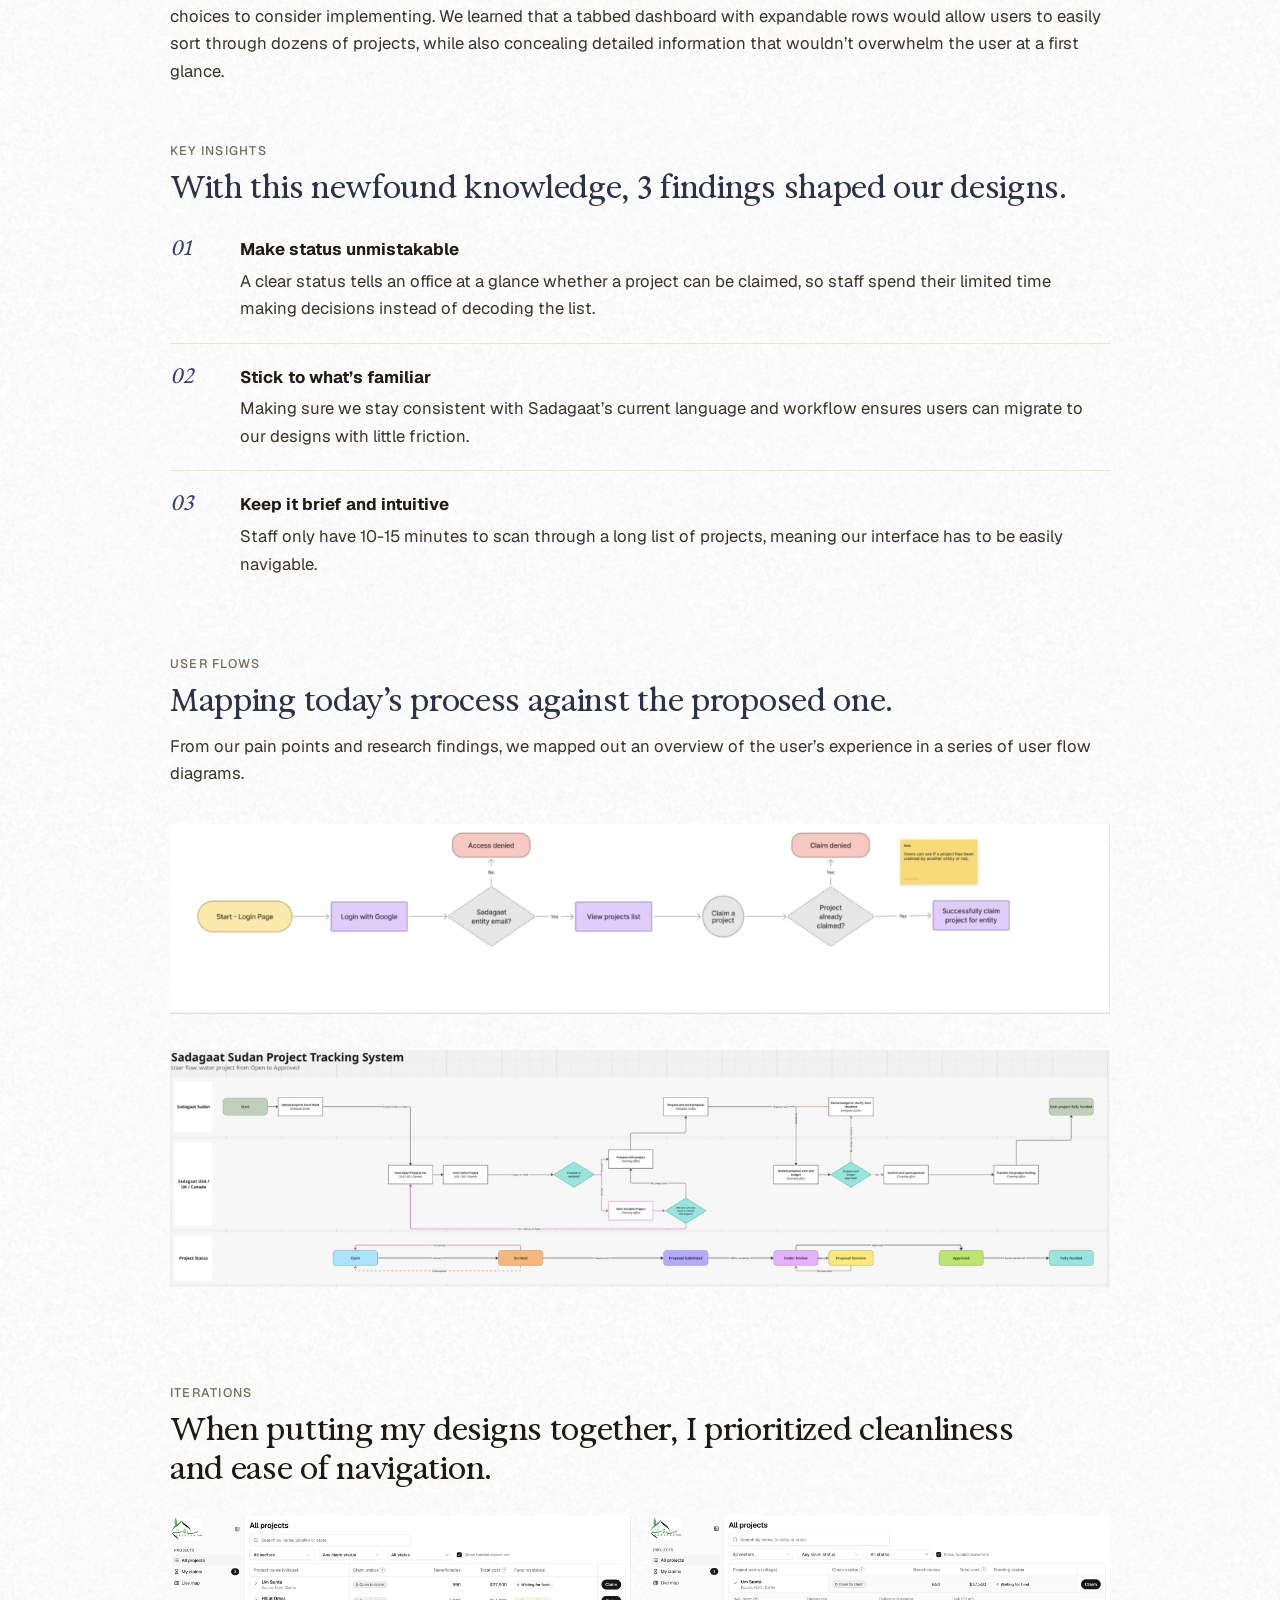
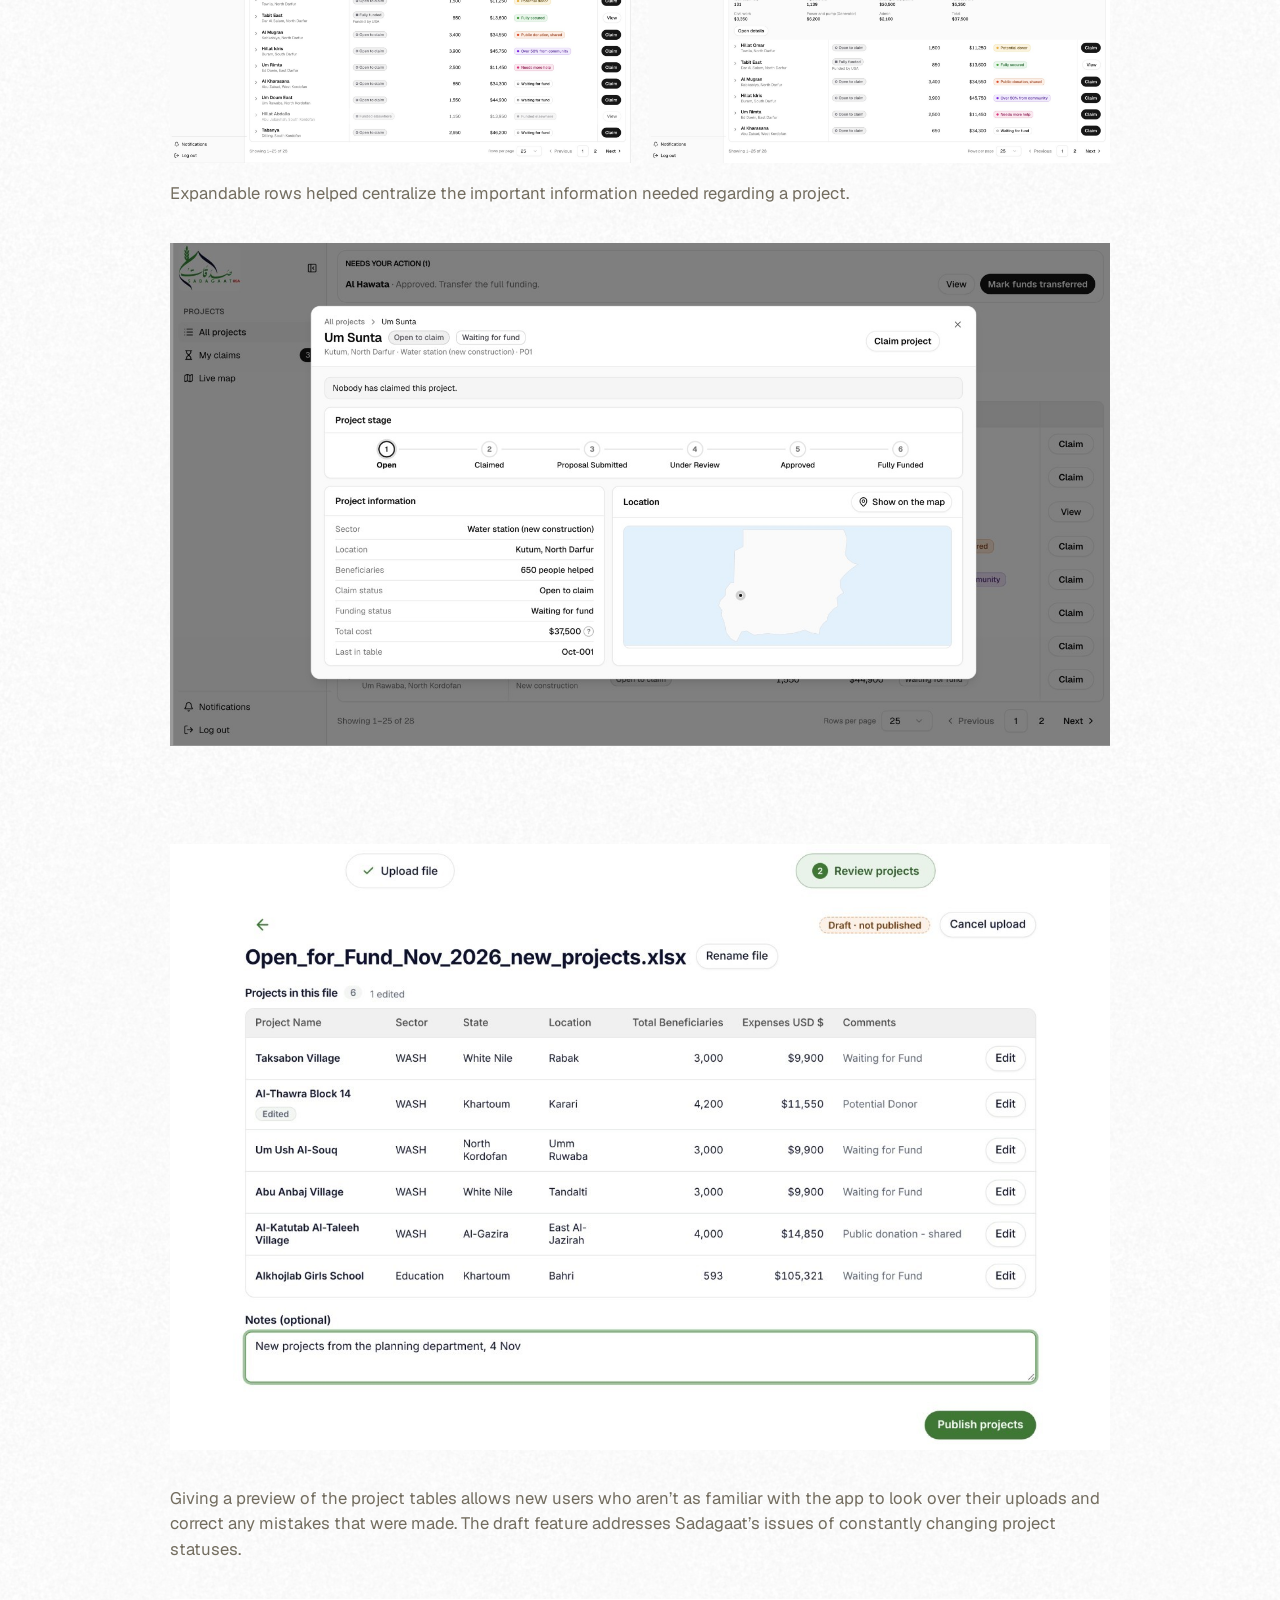
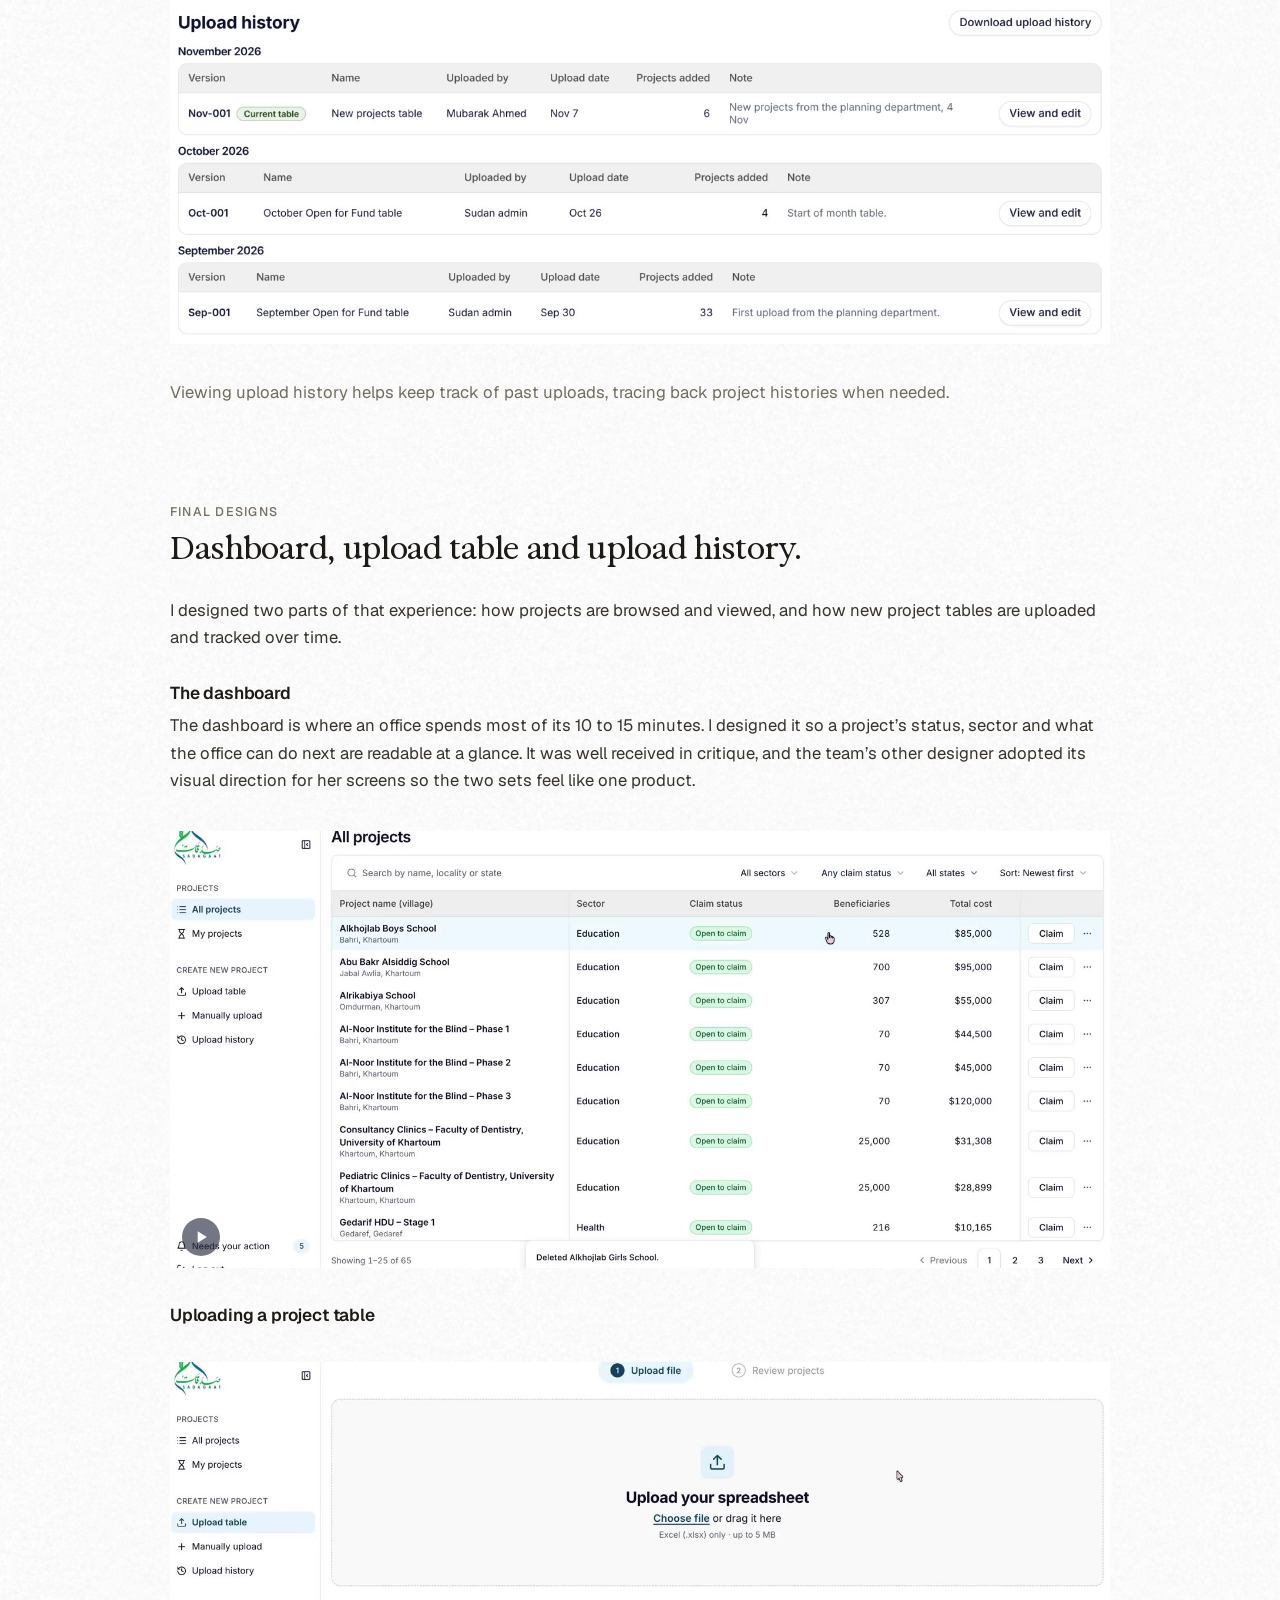
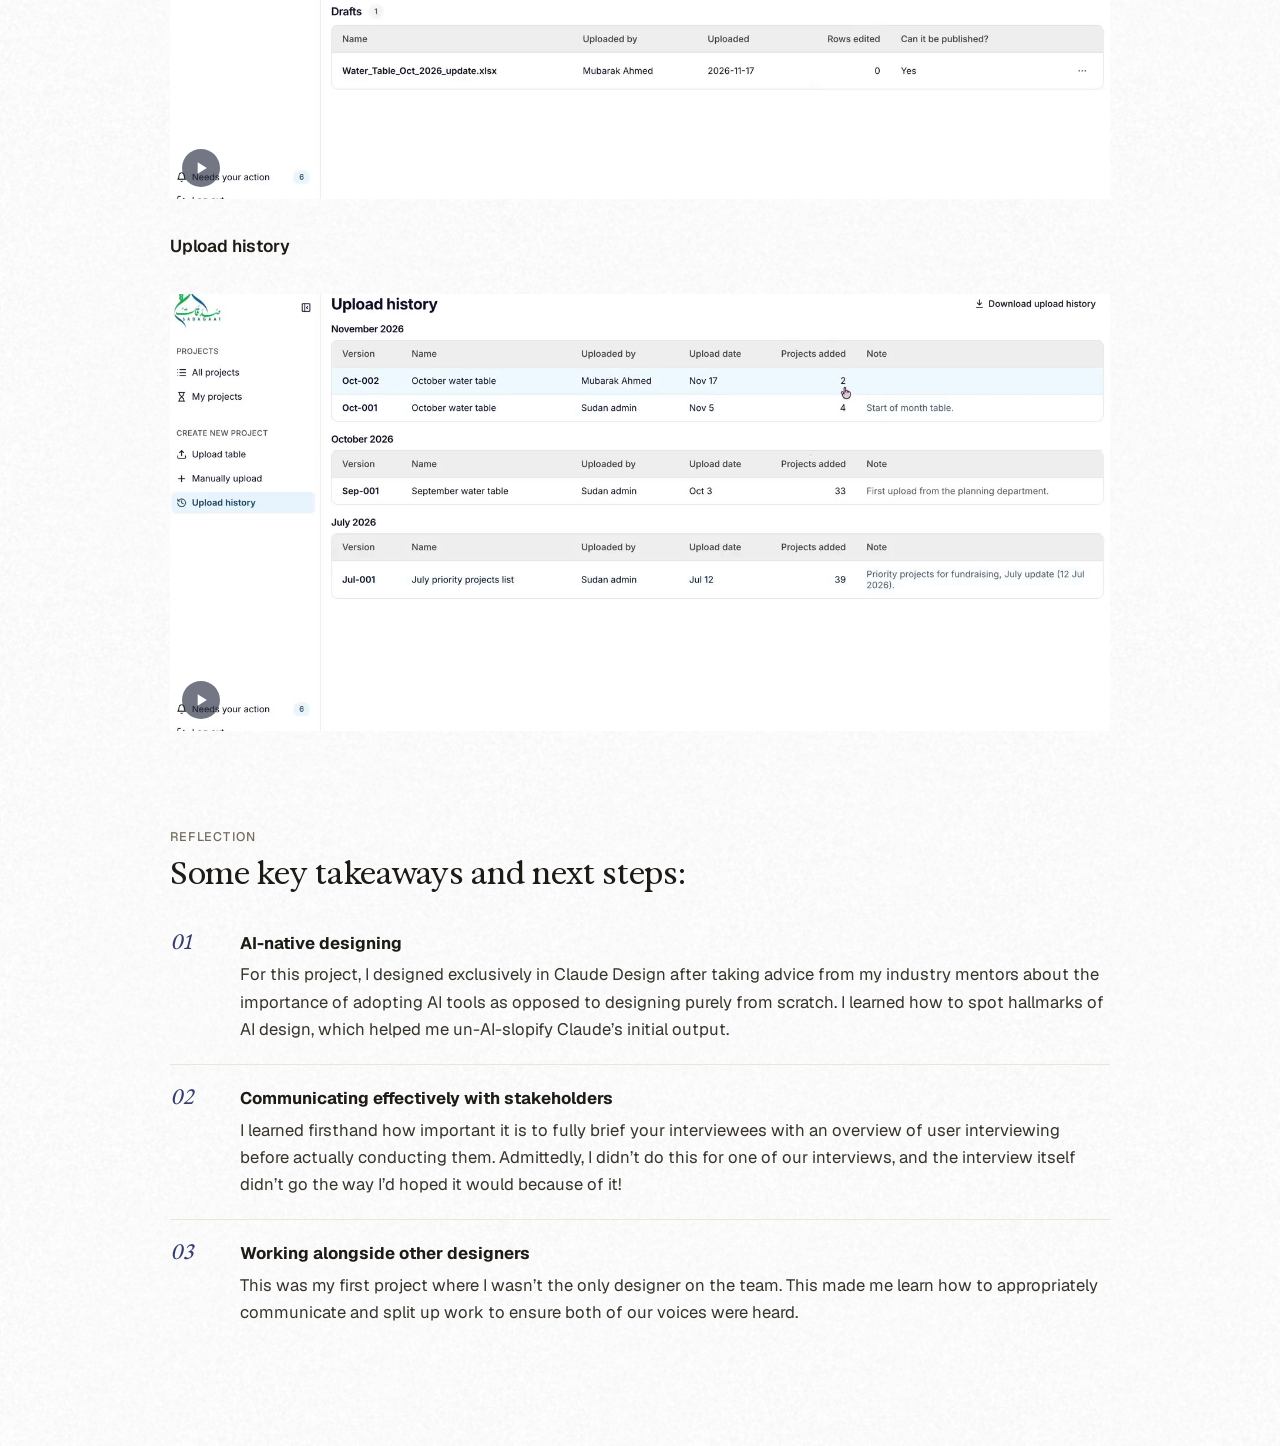
==== commit d00f9867: "Add files via upload" ====
--- a/cftc.html
+++ b/cftc.html
@@ -8,7 +8,7 @@
 <meta name="theme-color" content="#f3ebda">
 <link rel="icon" type="image/png" href="images/favicon-64.png">
 <link rel="apple-touch-icon" href="images/apple-touch-icon.png">
-<link rel="stylesheet" href="style.css">
+<link rel="stylesheet" href="style.css?v=20261119">
 <script>try{if(localStorage.getItem("ely-theme")==="dark")document.documentElement.setAttribute("data-mode","dark")}catch(e){}</script>
 <script>try{history.scrollRestoration="manual";if(!location.hash){document.documentElement.classList.add("no-smooth");window.scrollTo(0,0)}}catch(e){}</script>
 </head>
@@ -151,6 +151,6 @@
 
 </main>
 
-<script src="script.js"></script>
+<script src="script.js?v=20261119"></script>
 </body>
 </html>
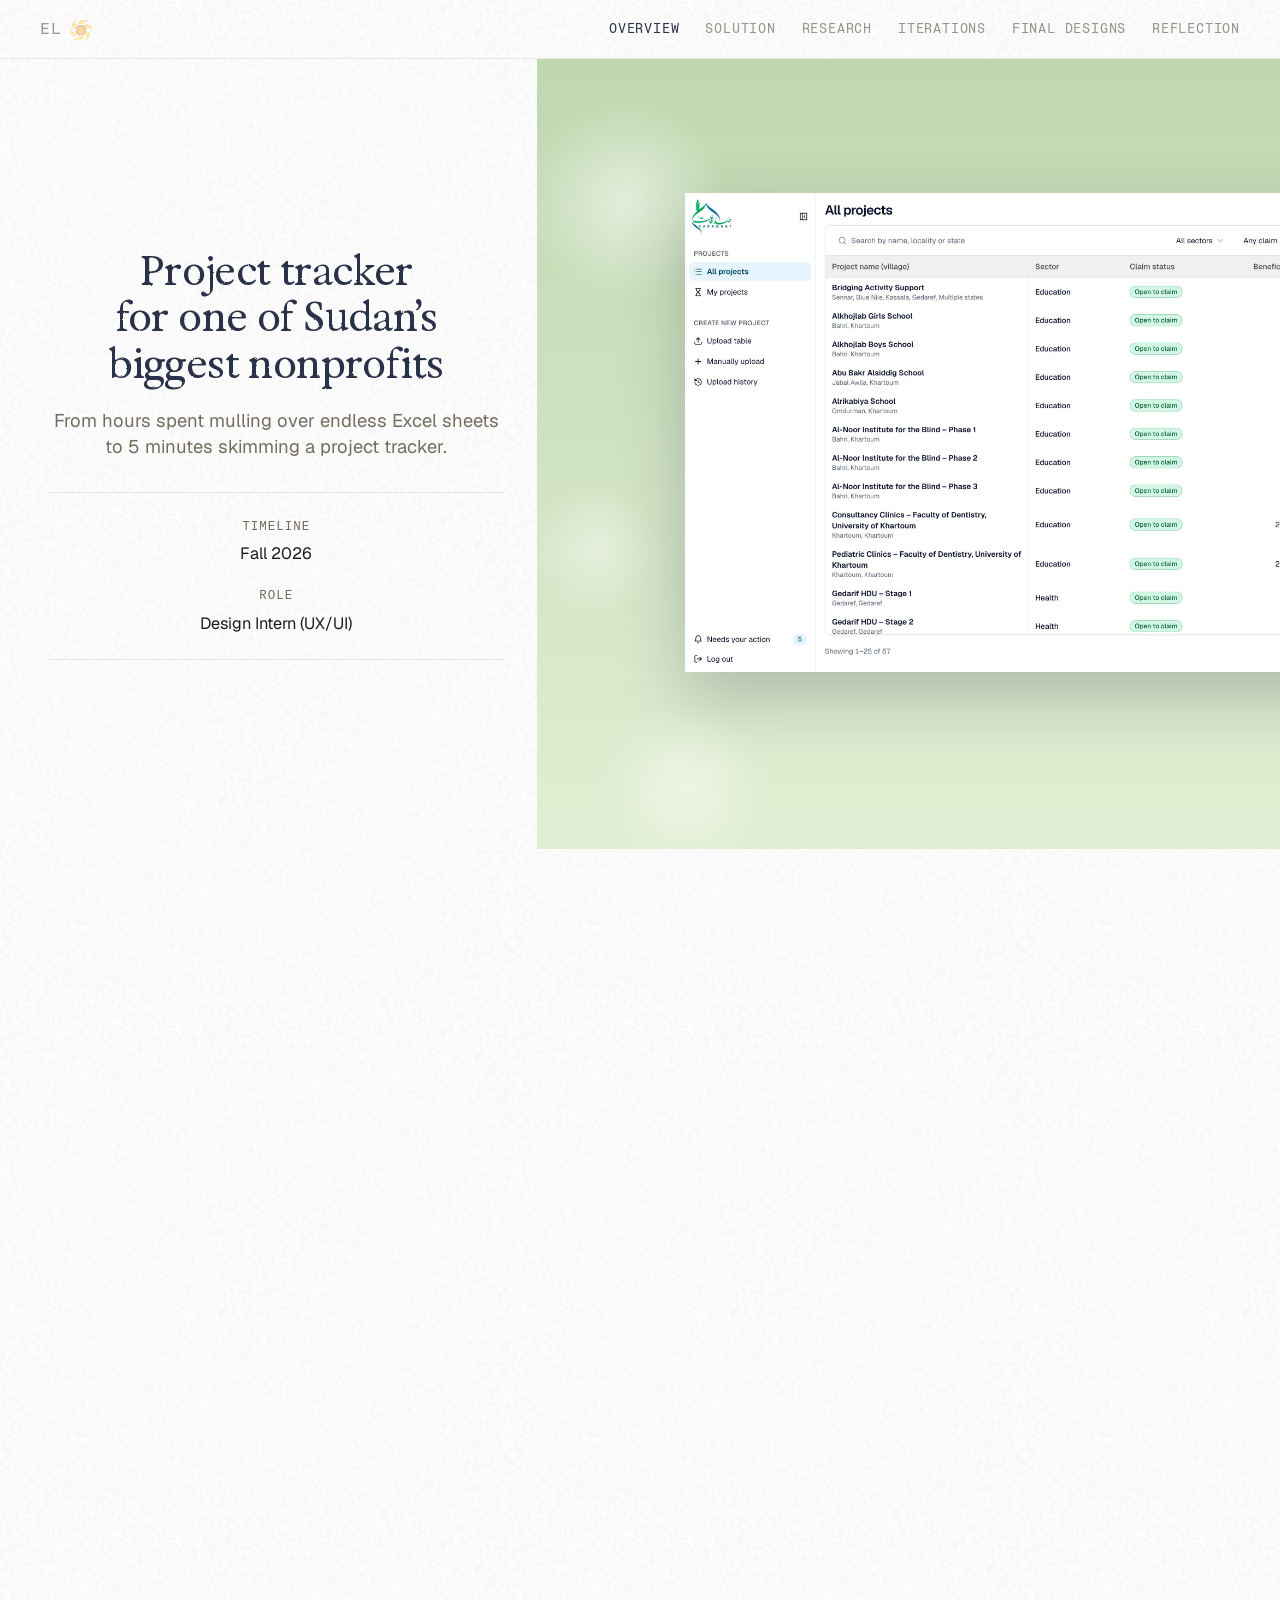
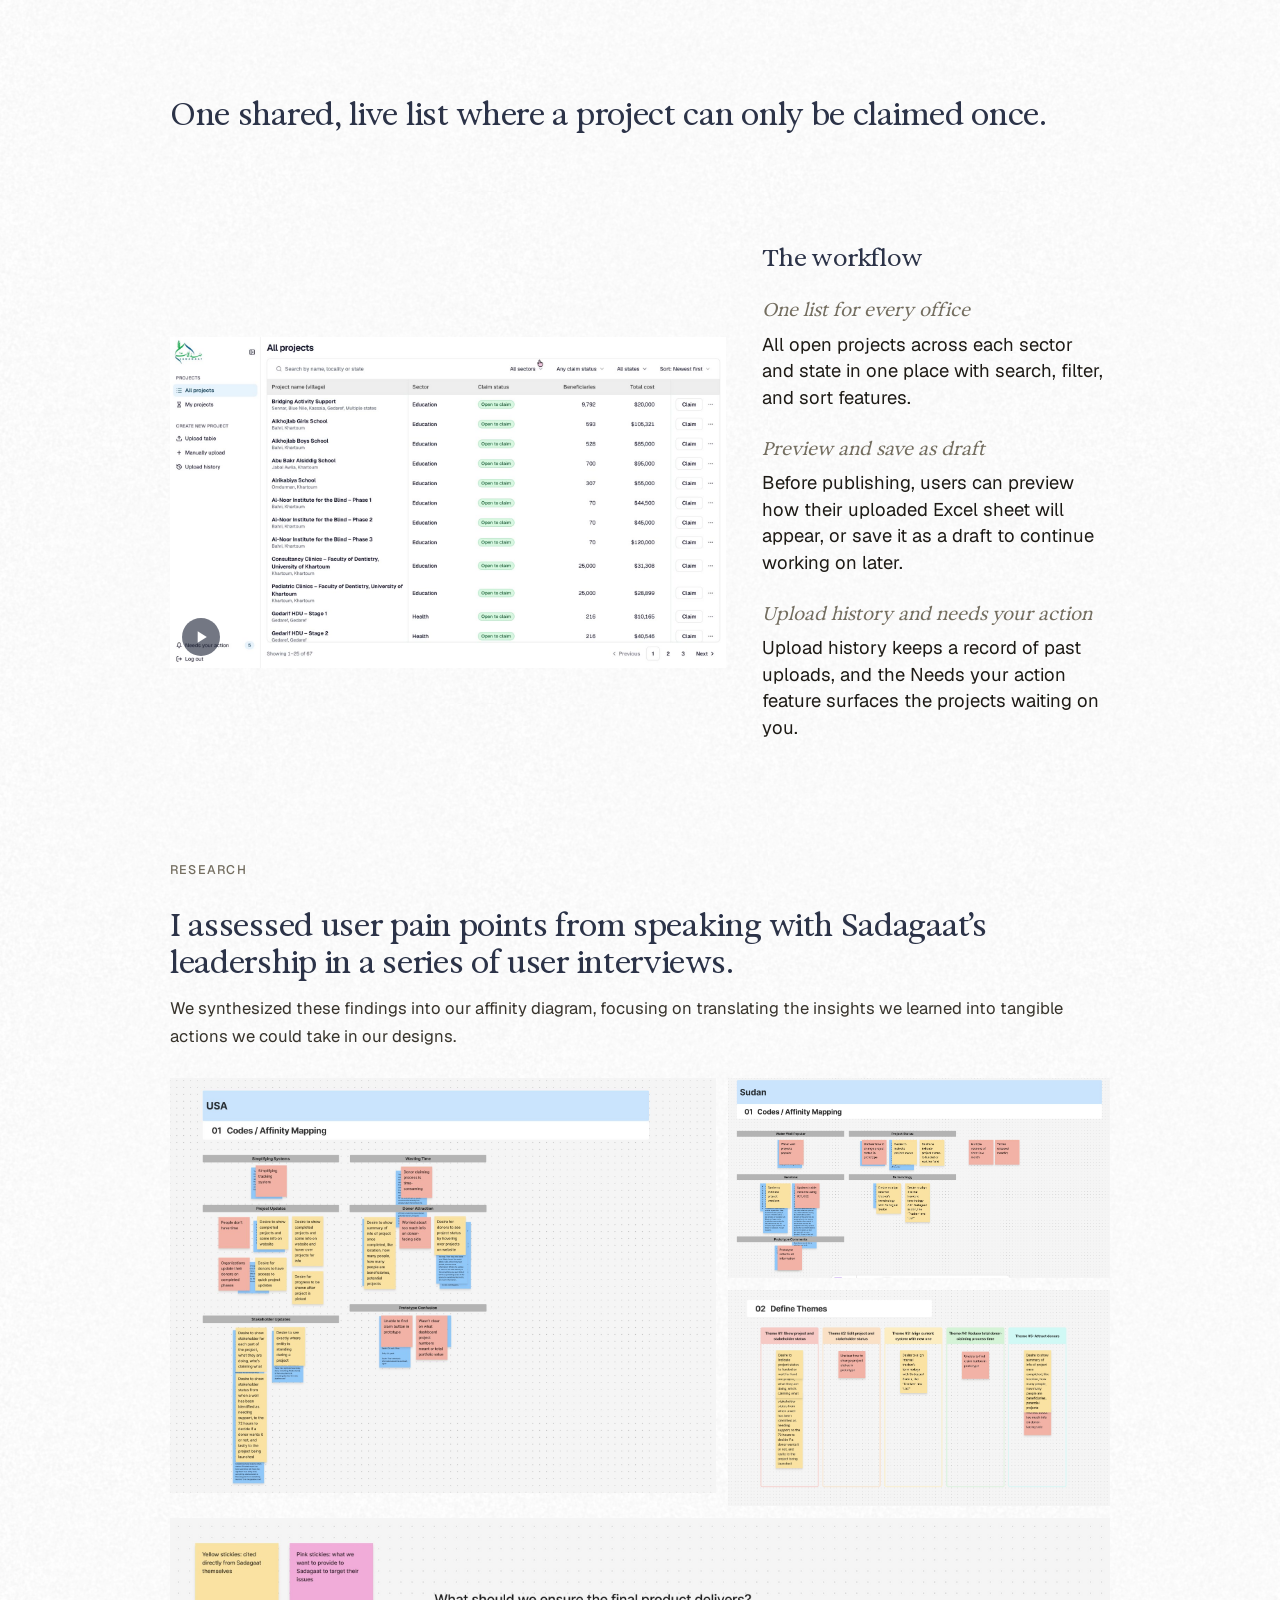
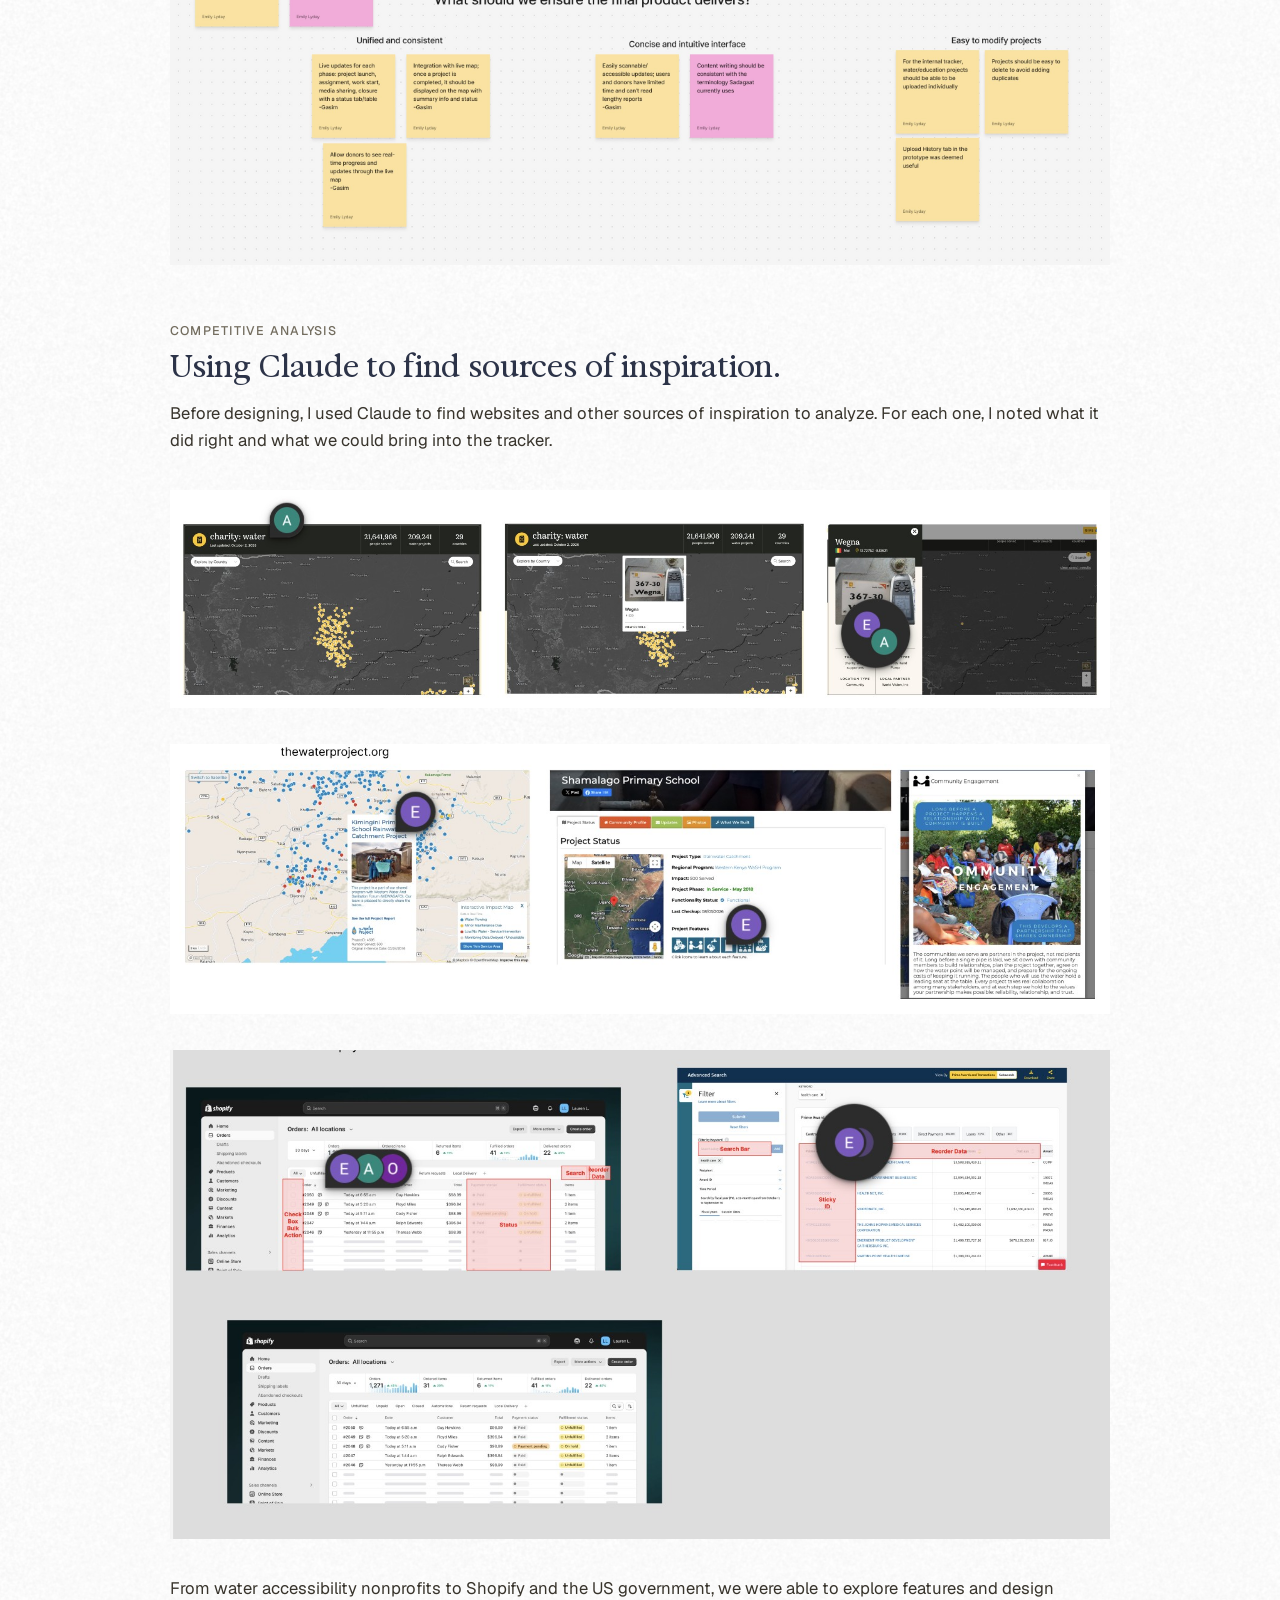
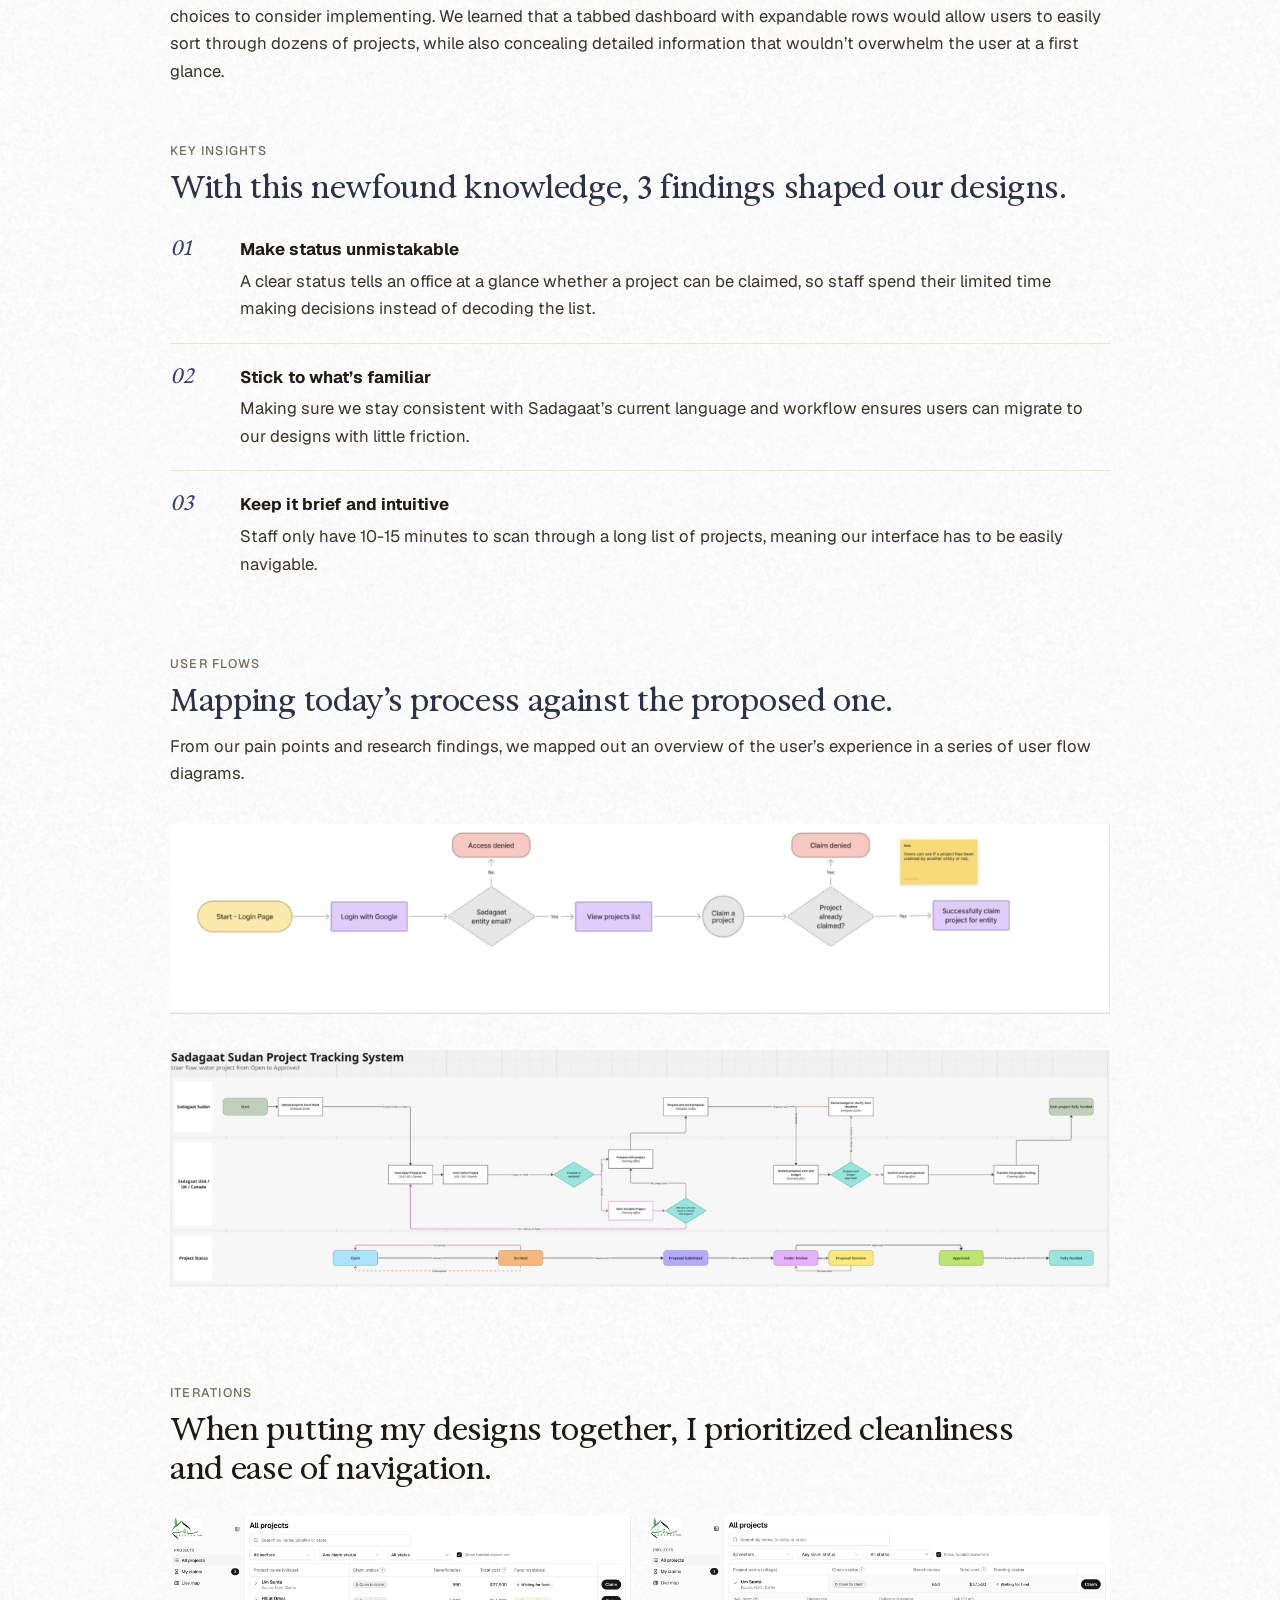
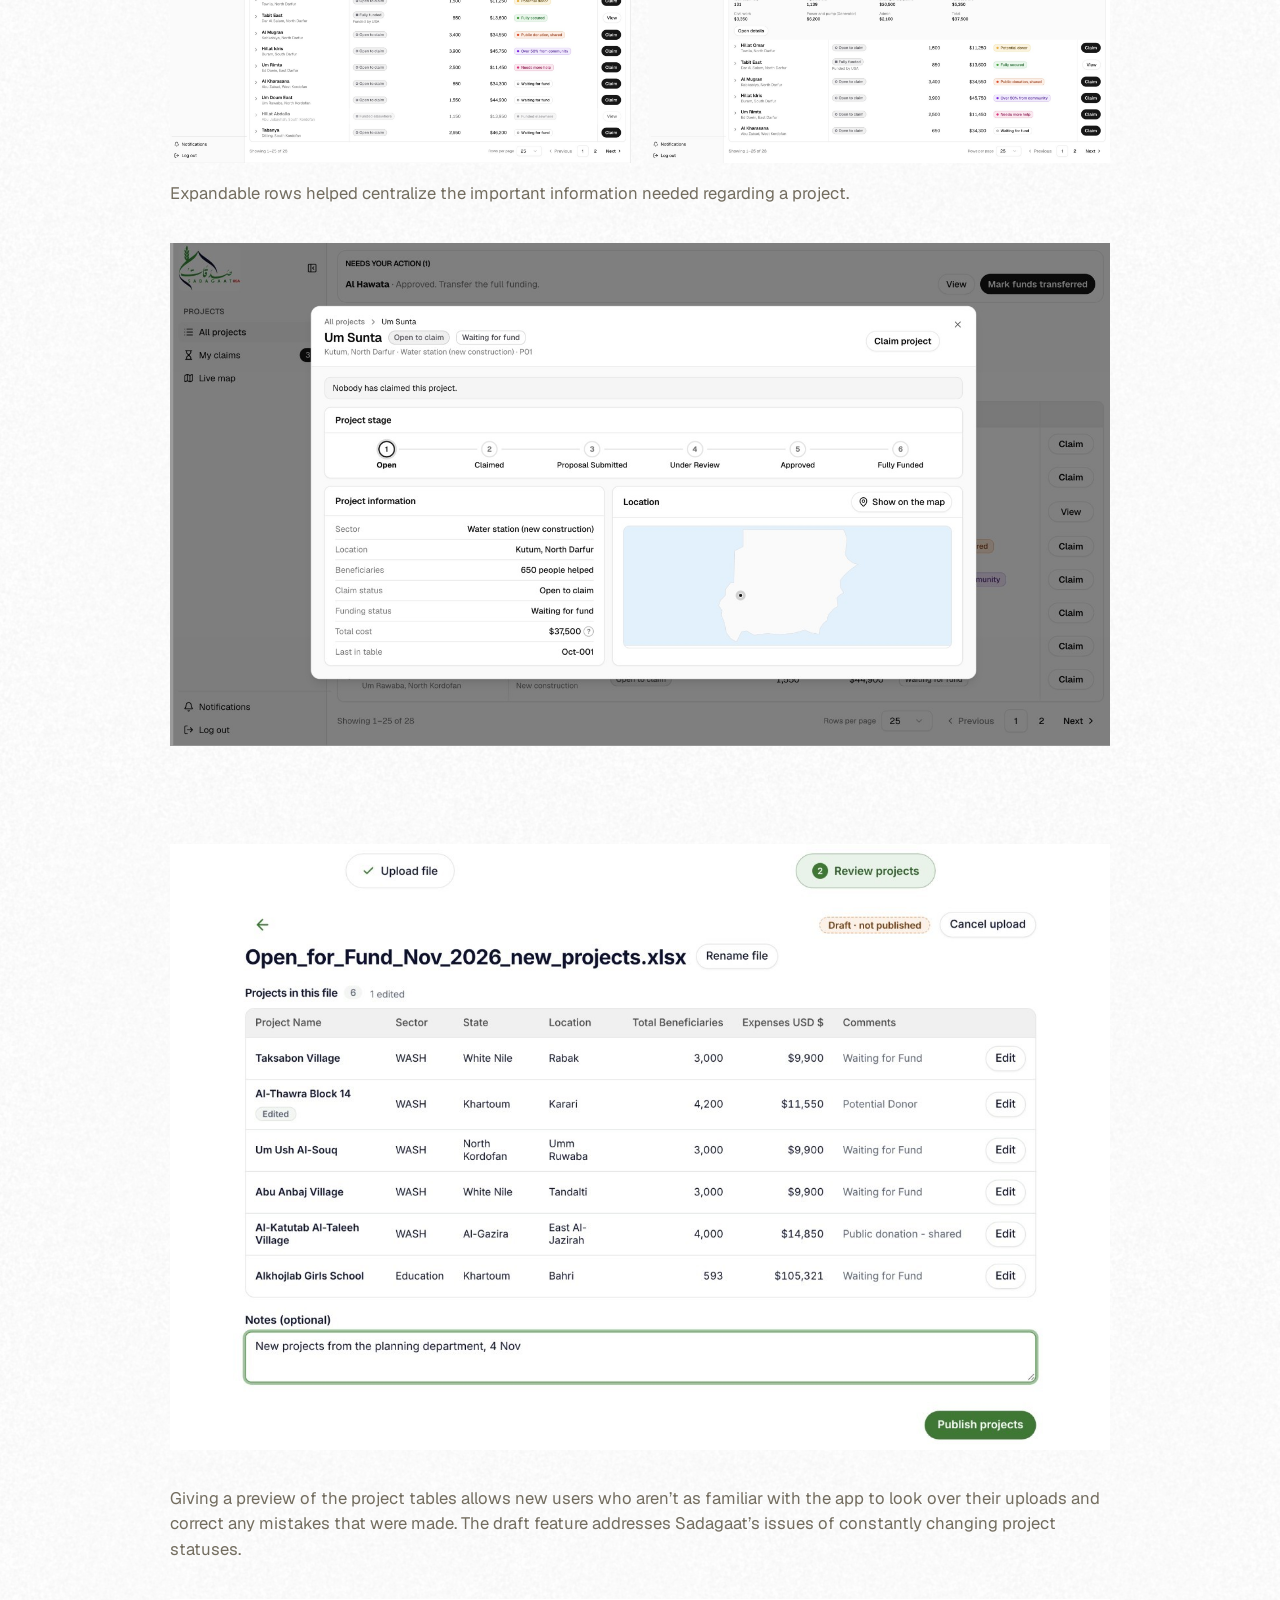
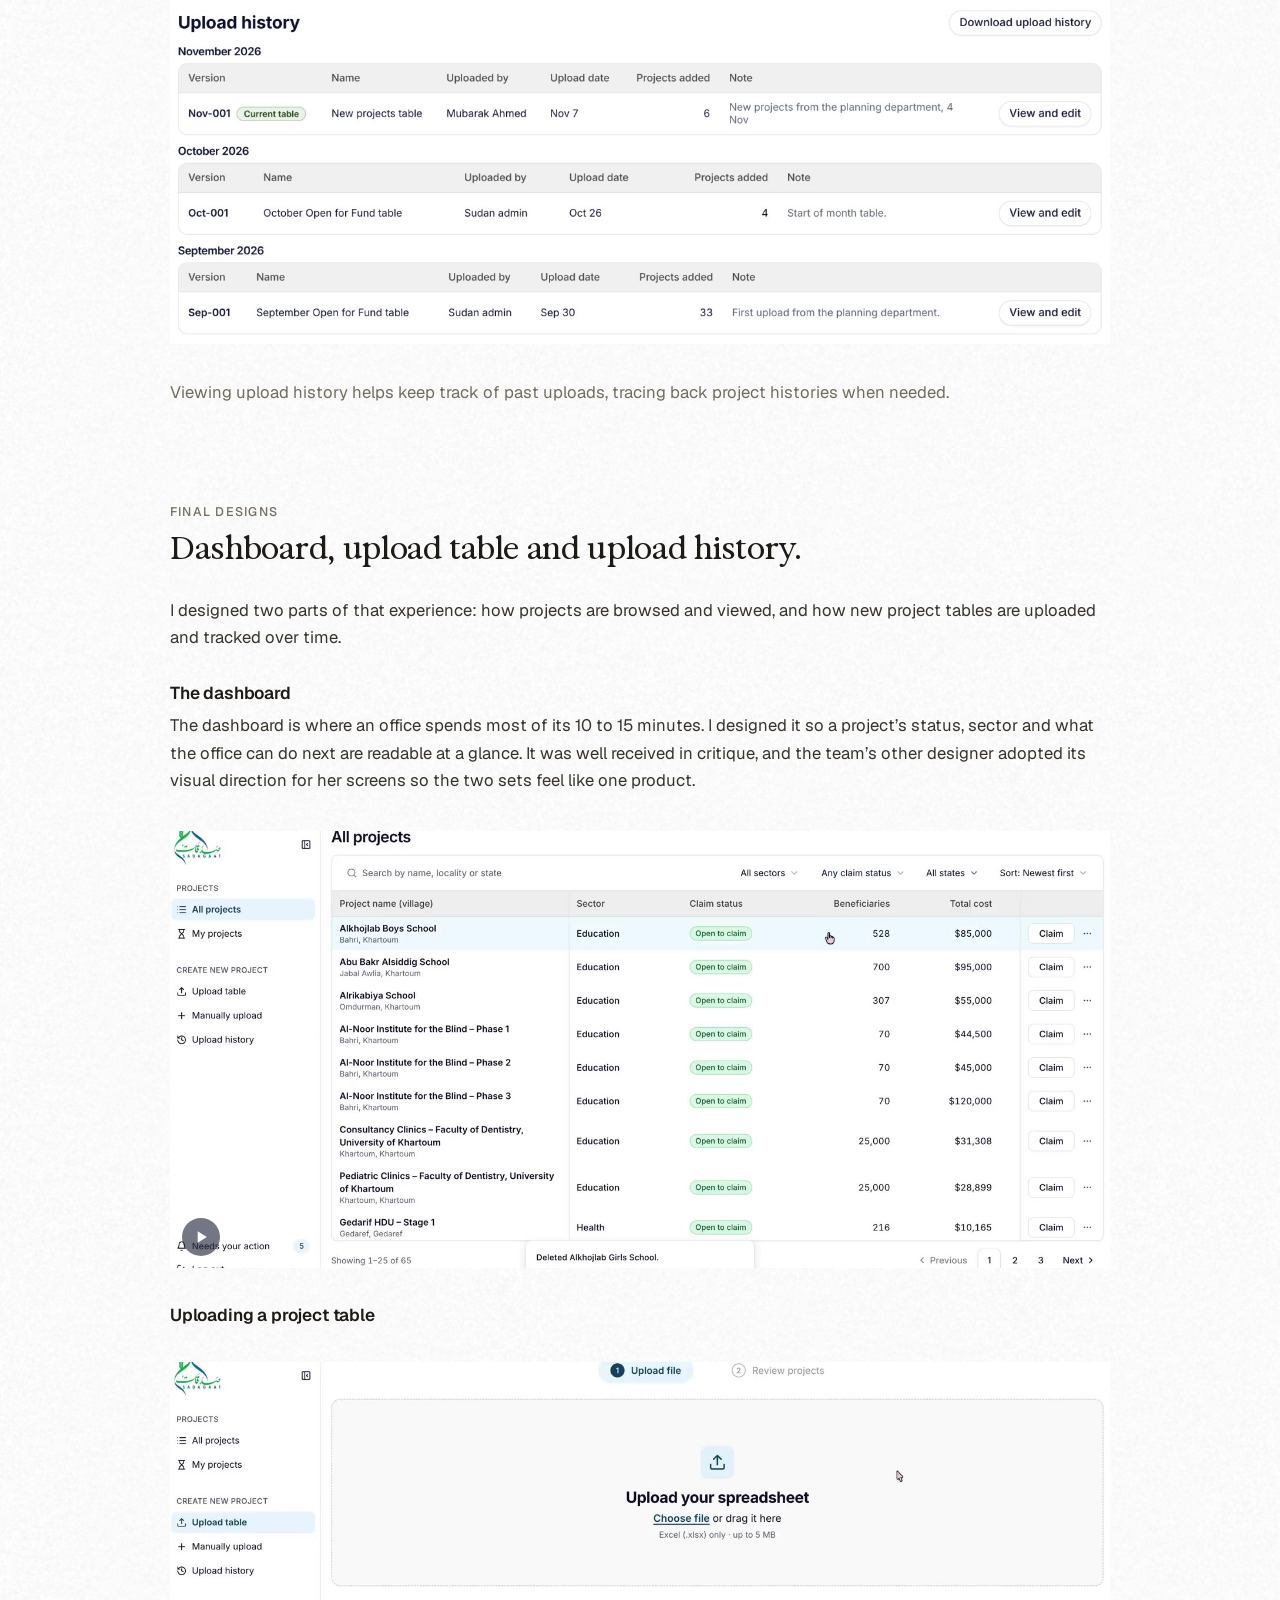
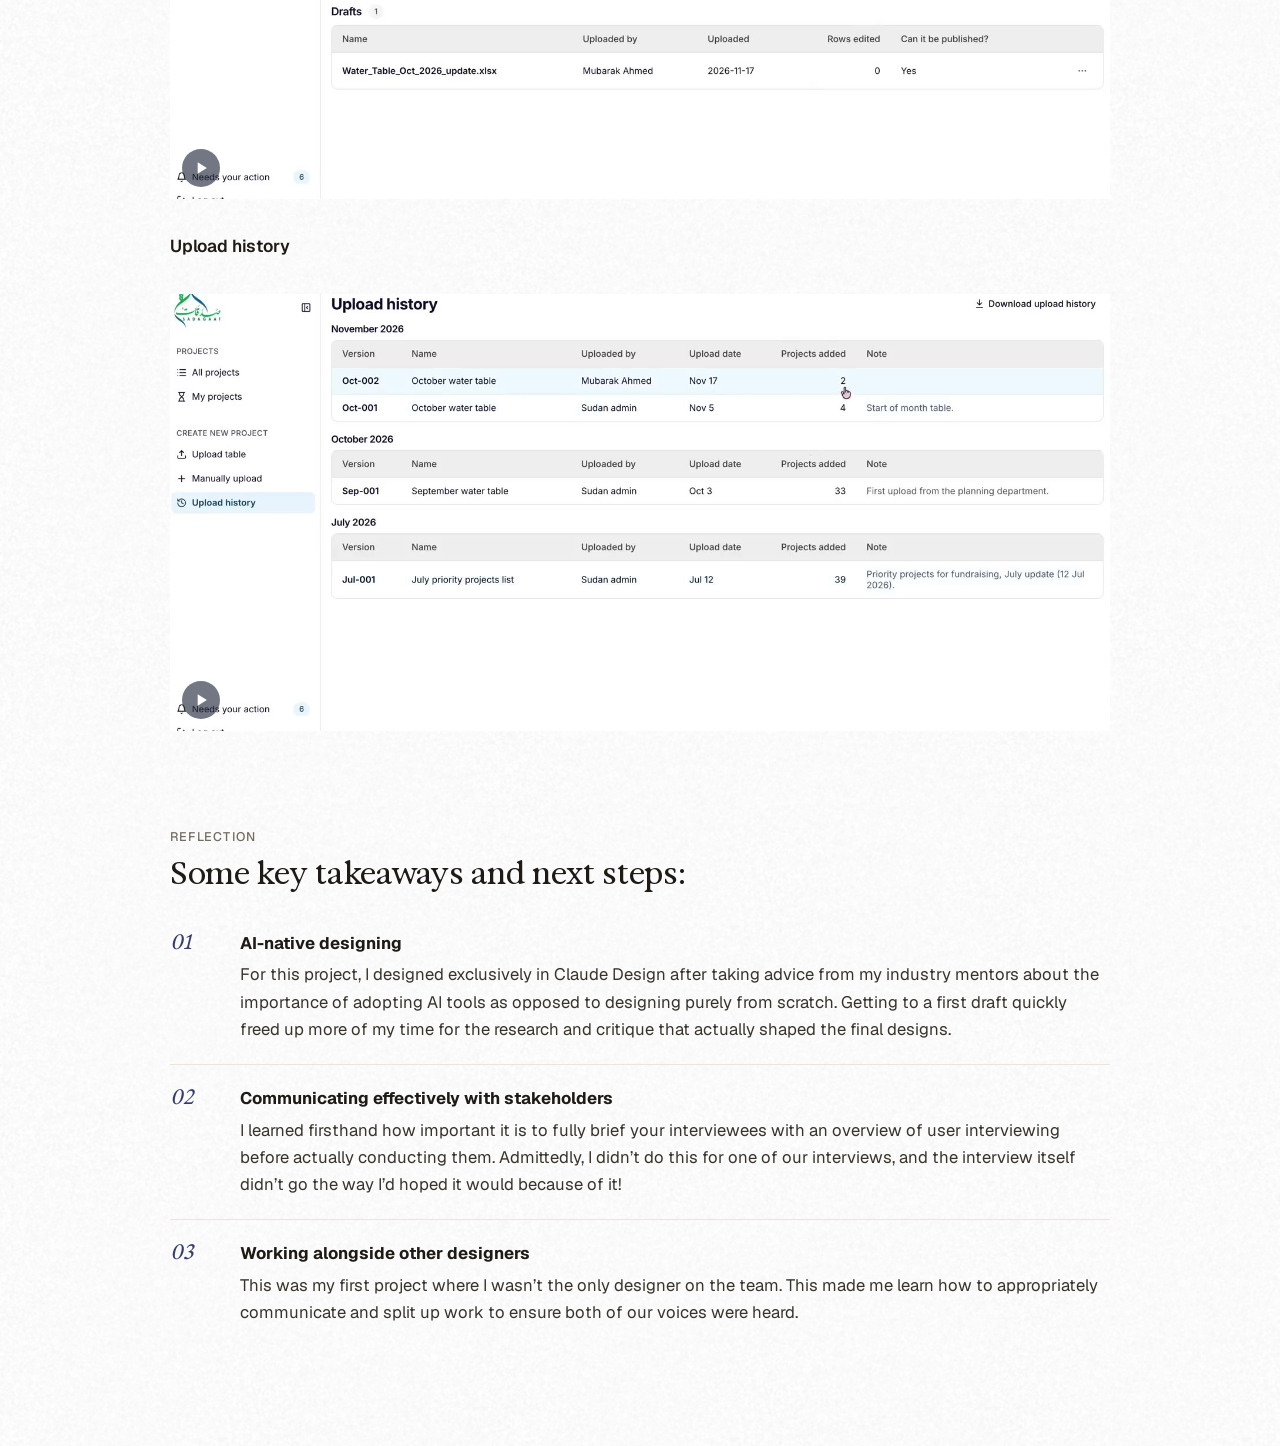
==== commit 1a04df10: "Add files via upload" ====
--- a/cftc.html
+++ b/cftc.html
@@ -142,7 +142,7 @@
   <p class="eyebrow">Reflection</p>
   <h3 class="iter-lead">Some key takeaways and next steps:</h3>
   <ol class="findings">
-    <li><span class="n">01</span><div><b>AI-native designing</b><p>For this project, I designed exclusively in Claude Design after taking advice from my industry mentors about the importance of adopting AI tools as opposed to designing purely from scratch. I learned how to spot hallmarks of AI design, which helped me un-AI-slopify Claude&rsquo;s initial output.</p></div></li>
+    <li><span class="n">01</span><div><b>AI-native designing</b><p>For this project, I designed exclusively in Claude Design after taking advice from my industry mentors about the importance of adopting AI tools as opposed to designing purely from scratch. Getting to a first draft quickly freed up more of my time for the research and critique that actually shaped the final designs.</p></div></li>
     <li><span class="n">02</span><div><b>Communicating effectively with stakeholders</b><p>I learned firsthand how important it is to fully brief your interviewees with an overview of user interviewing before actually conducting them. Admittedly, I didn&rsquo;t do this for one of our interviews, and the interview itself didn&rsquo;t go the way I&rsquo;d hoped it would because of it!</p></div></li>
     <li><span class="n">03</span><div><b>Working alongside other designers</b><p>This was my first project where I wasn&rsquo;t the only designer on the team. This made me learn how to appropriately communicate and split up work to ensure both of our voices were heard.</p></div></li>
   </ol>
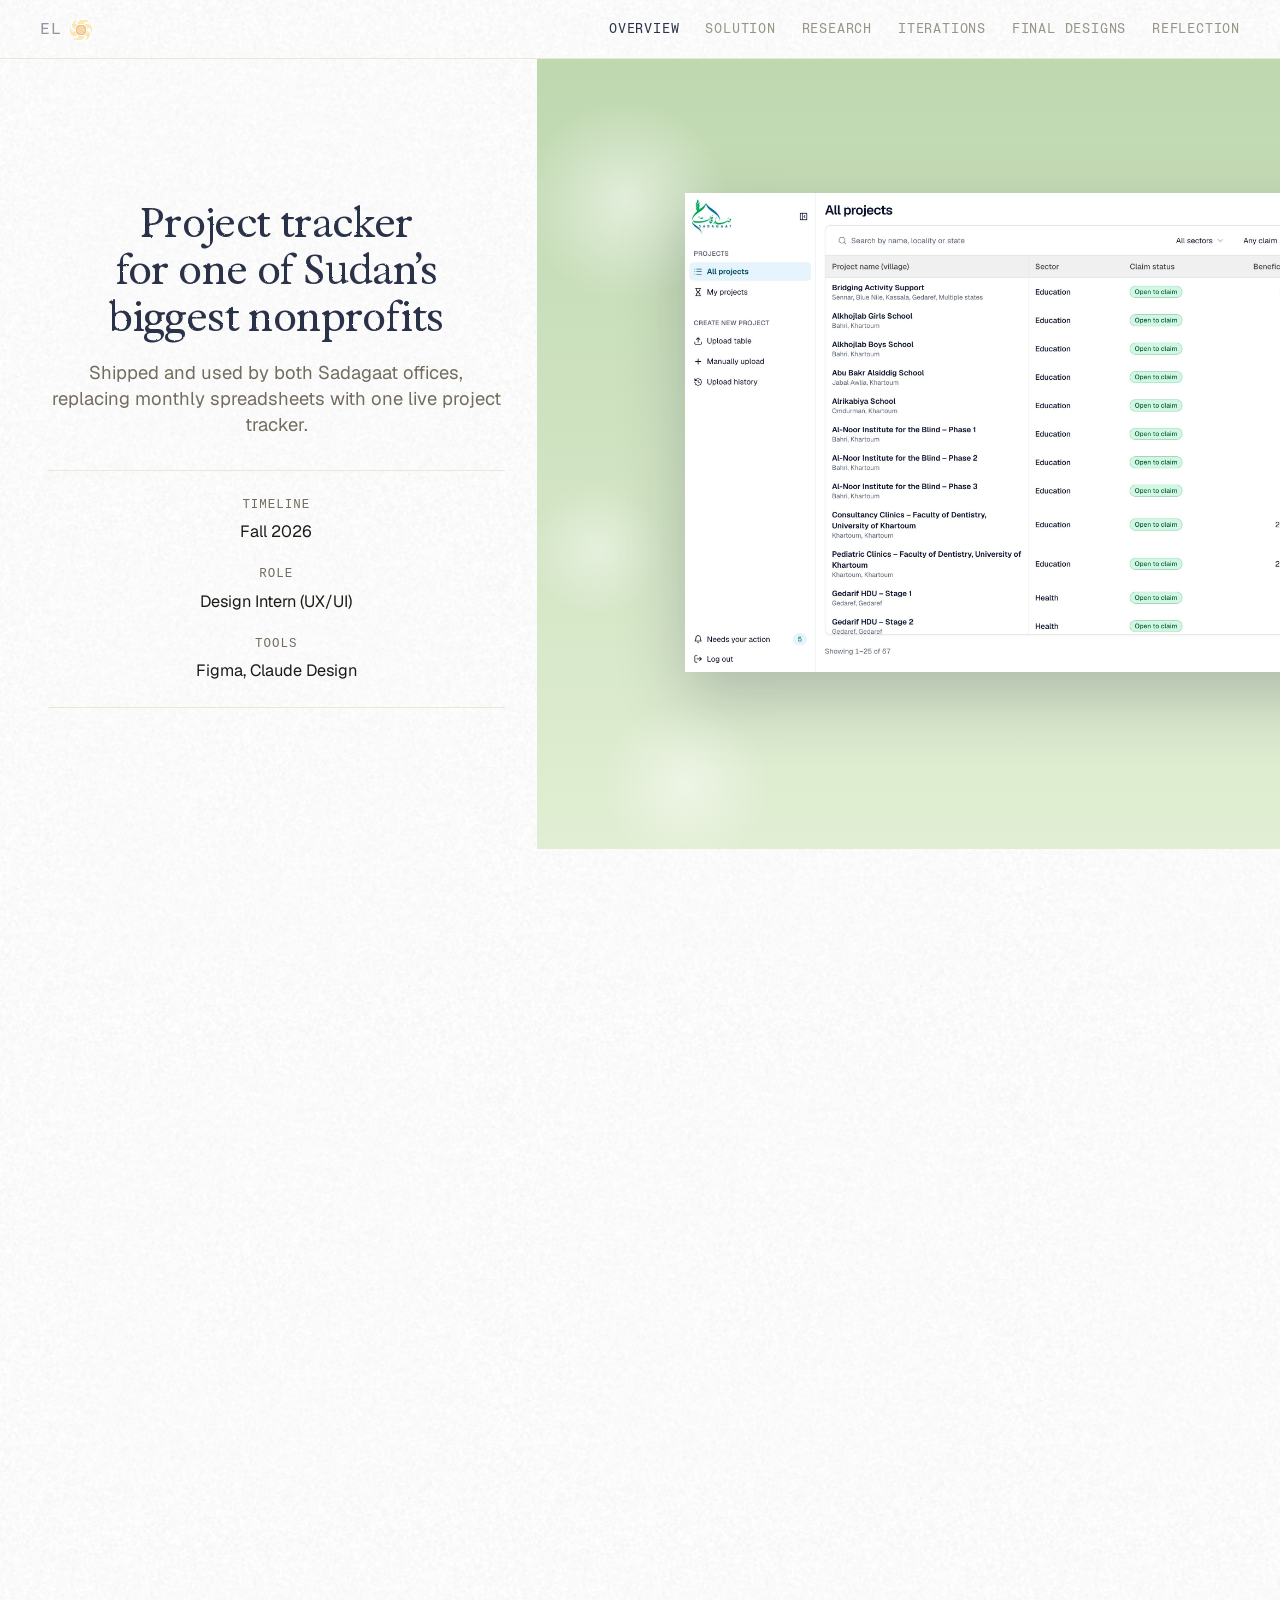
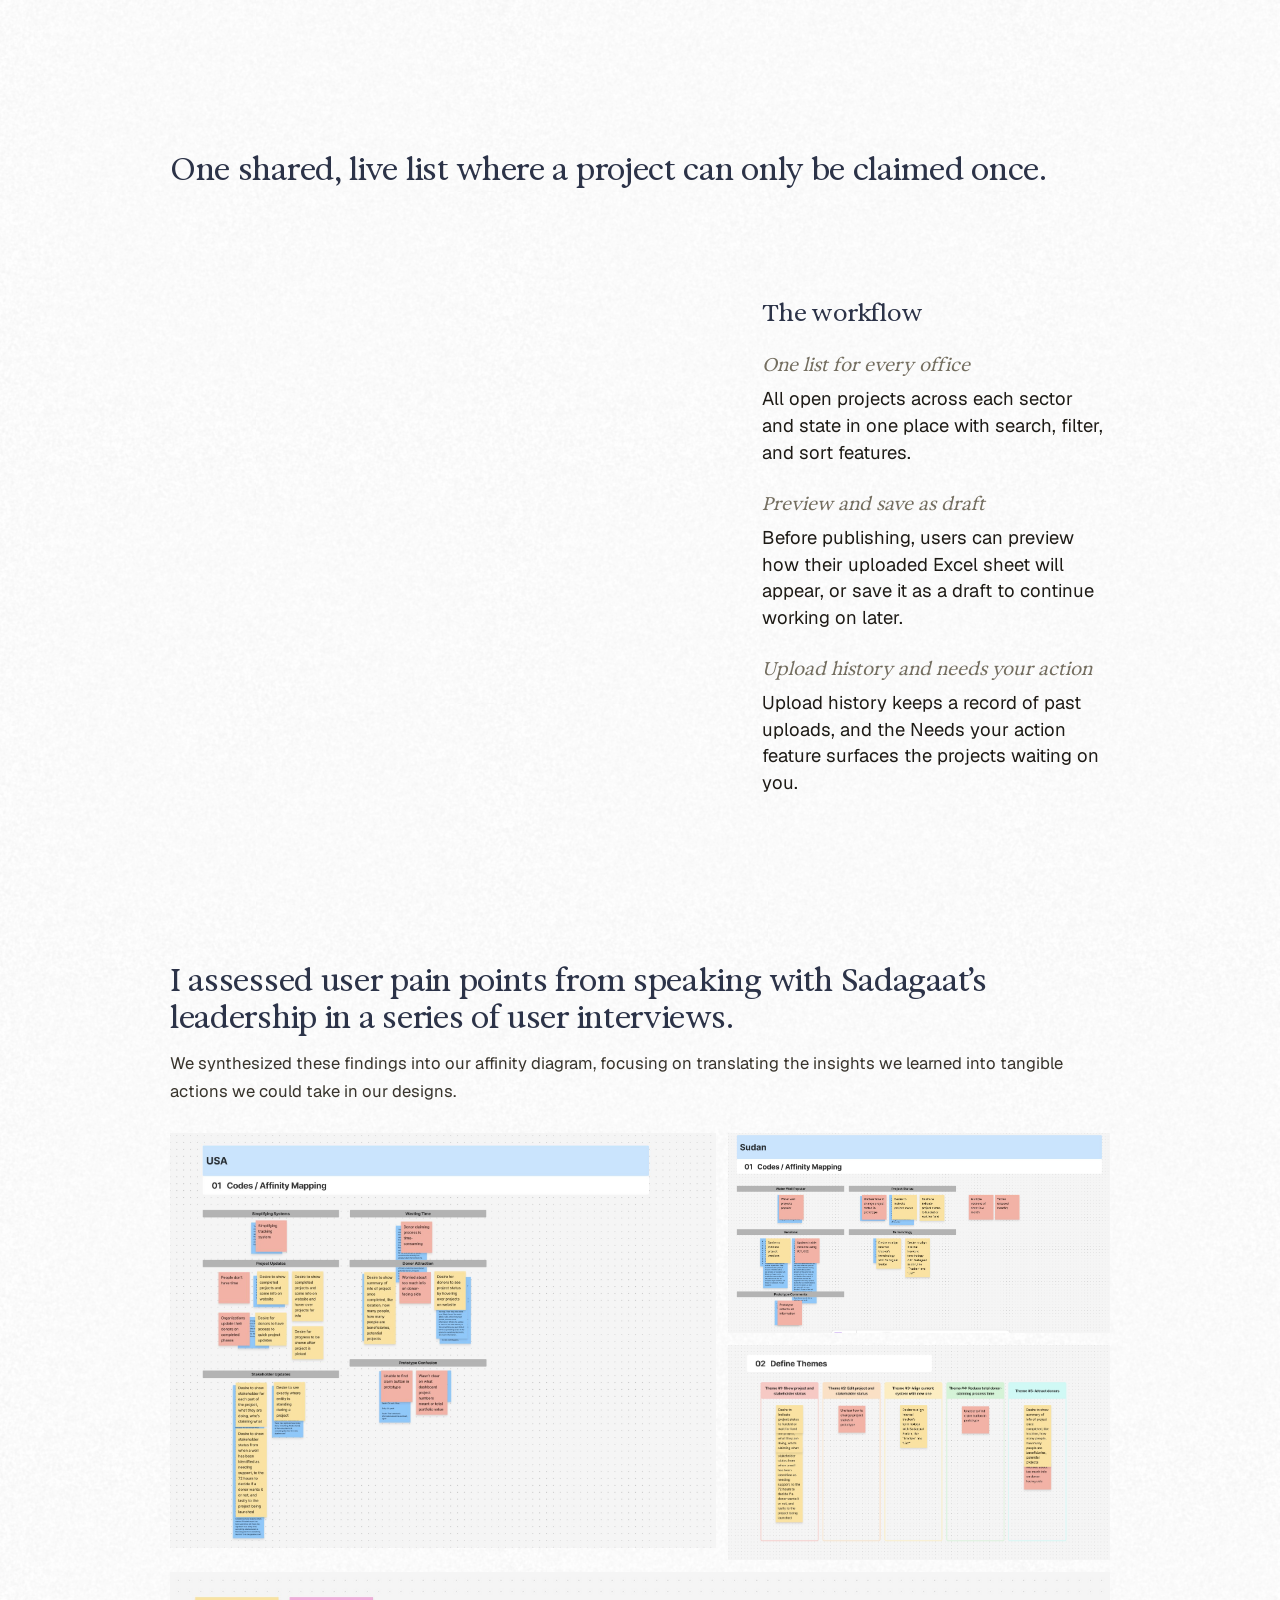
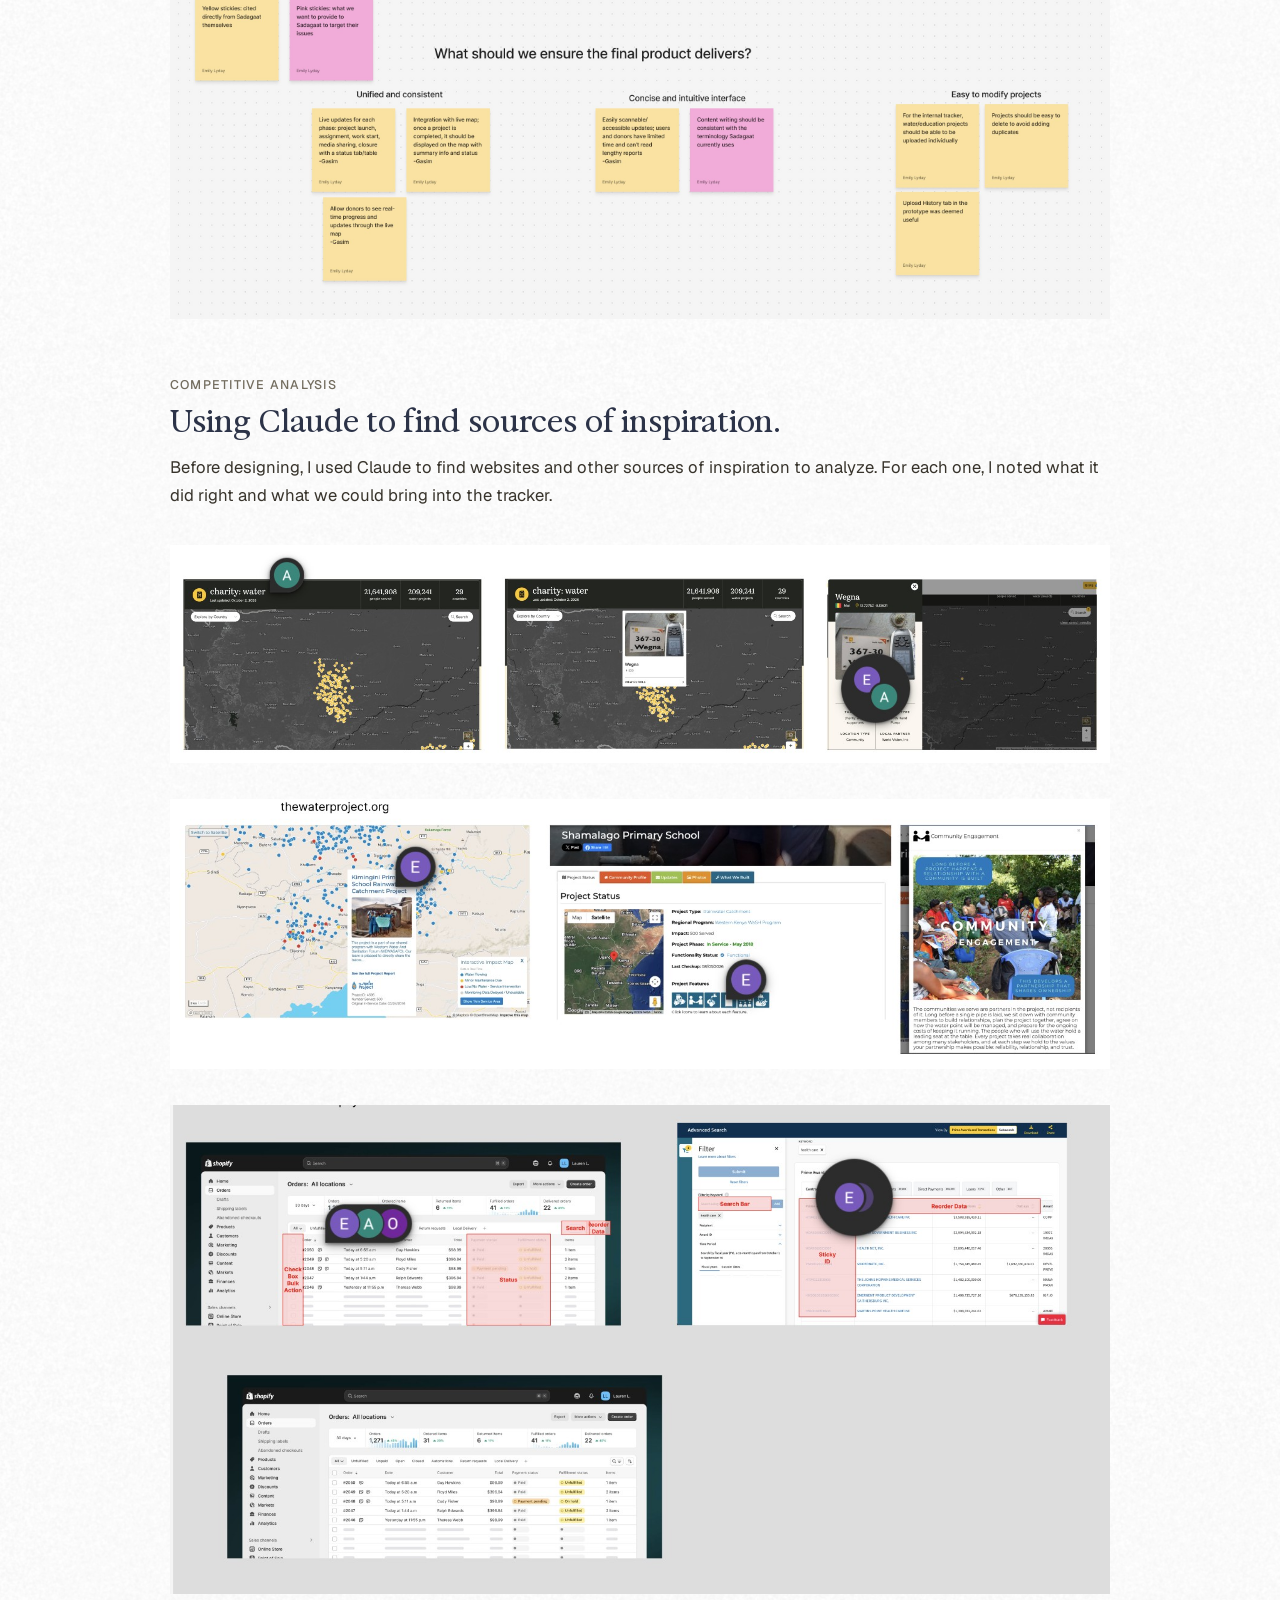
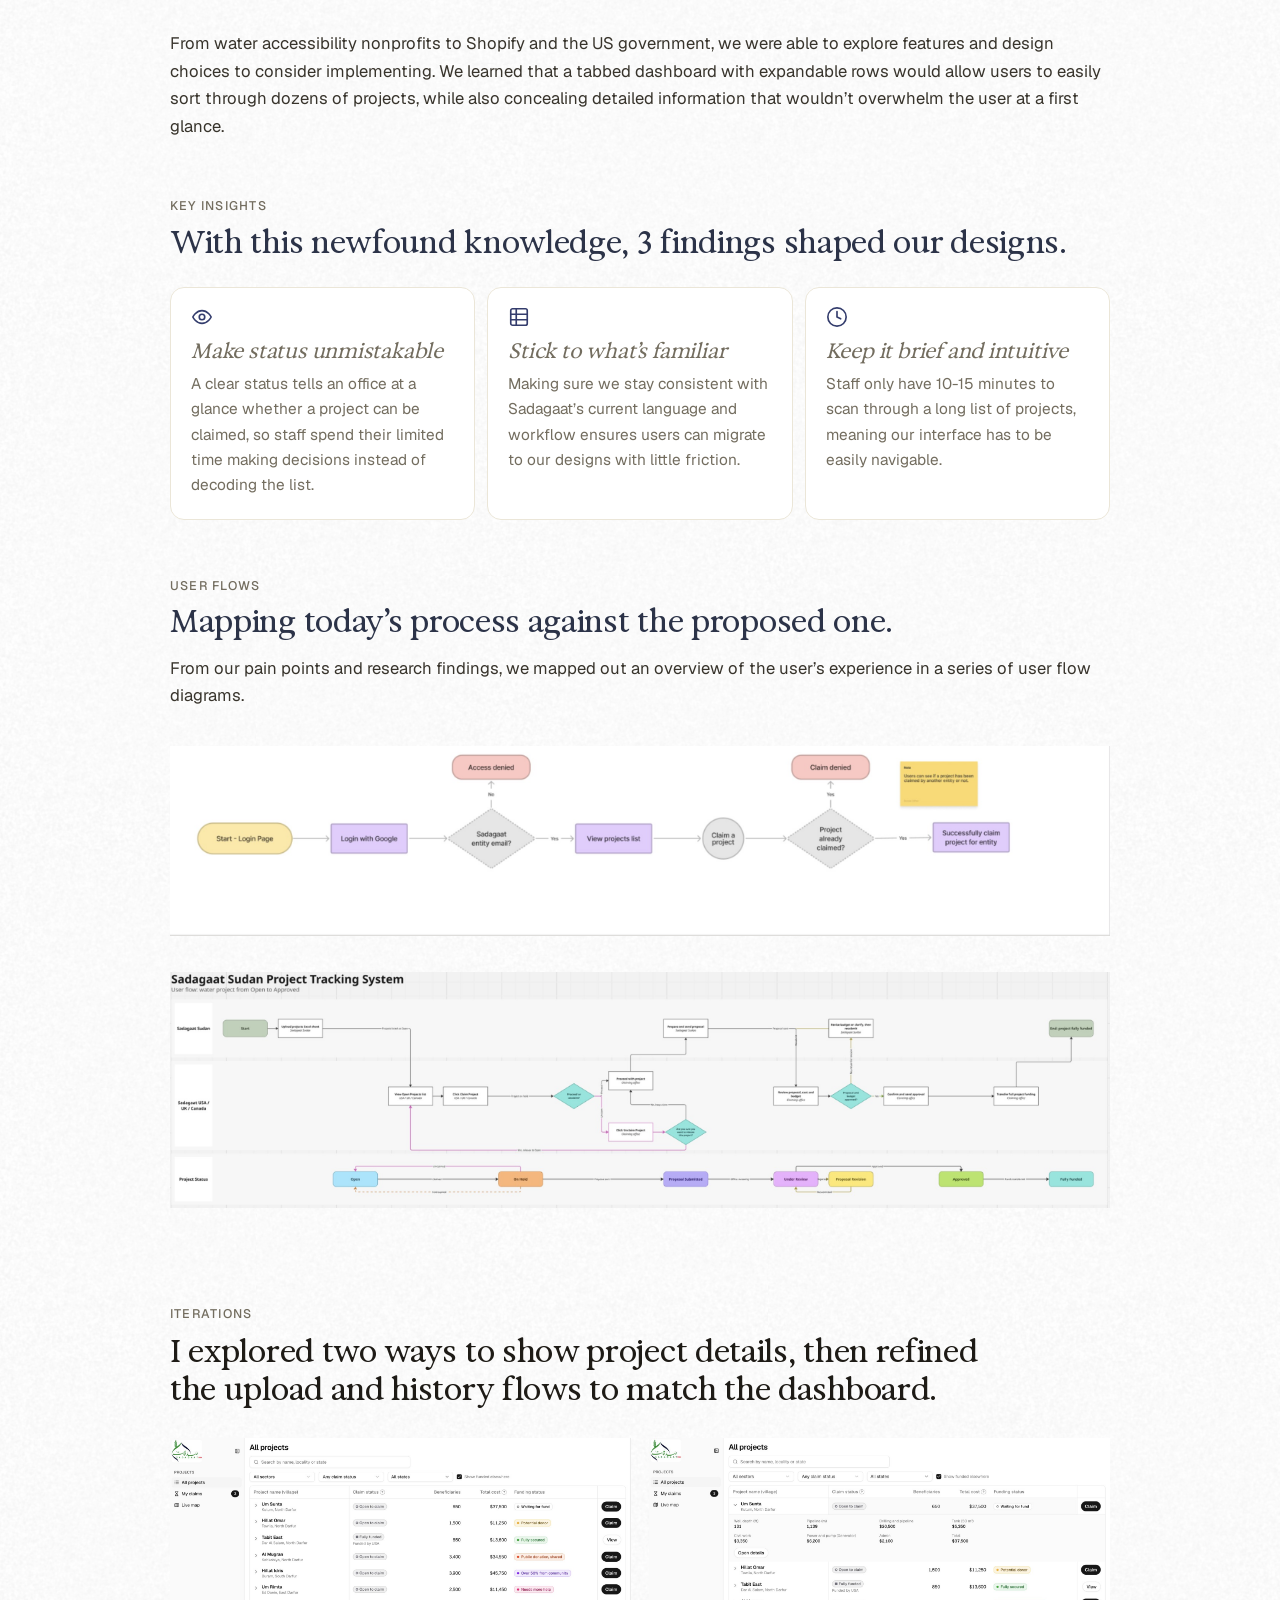
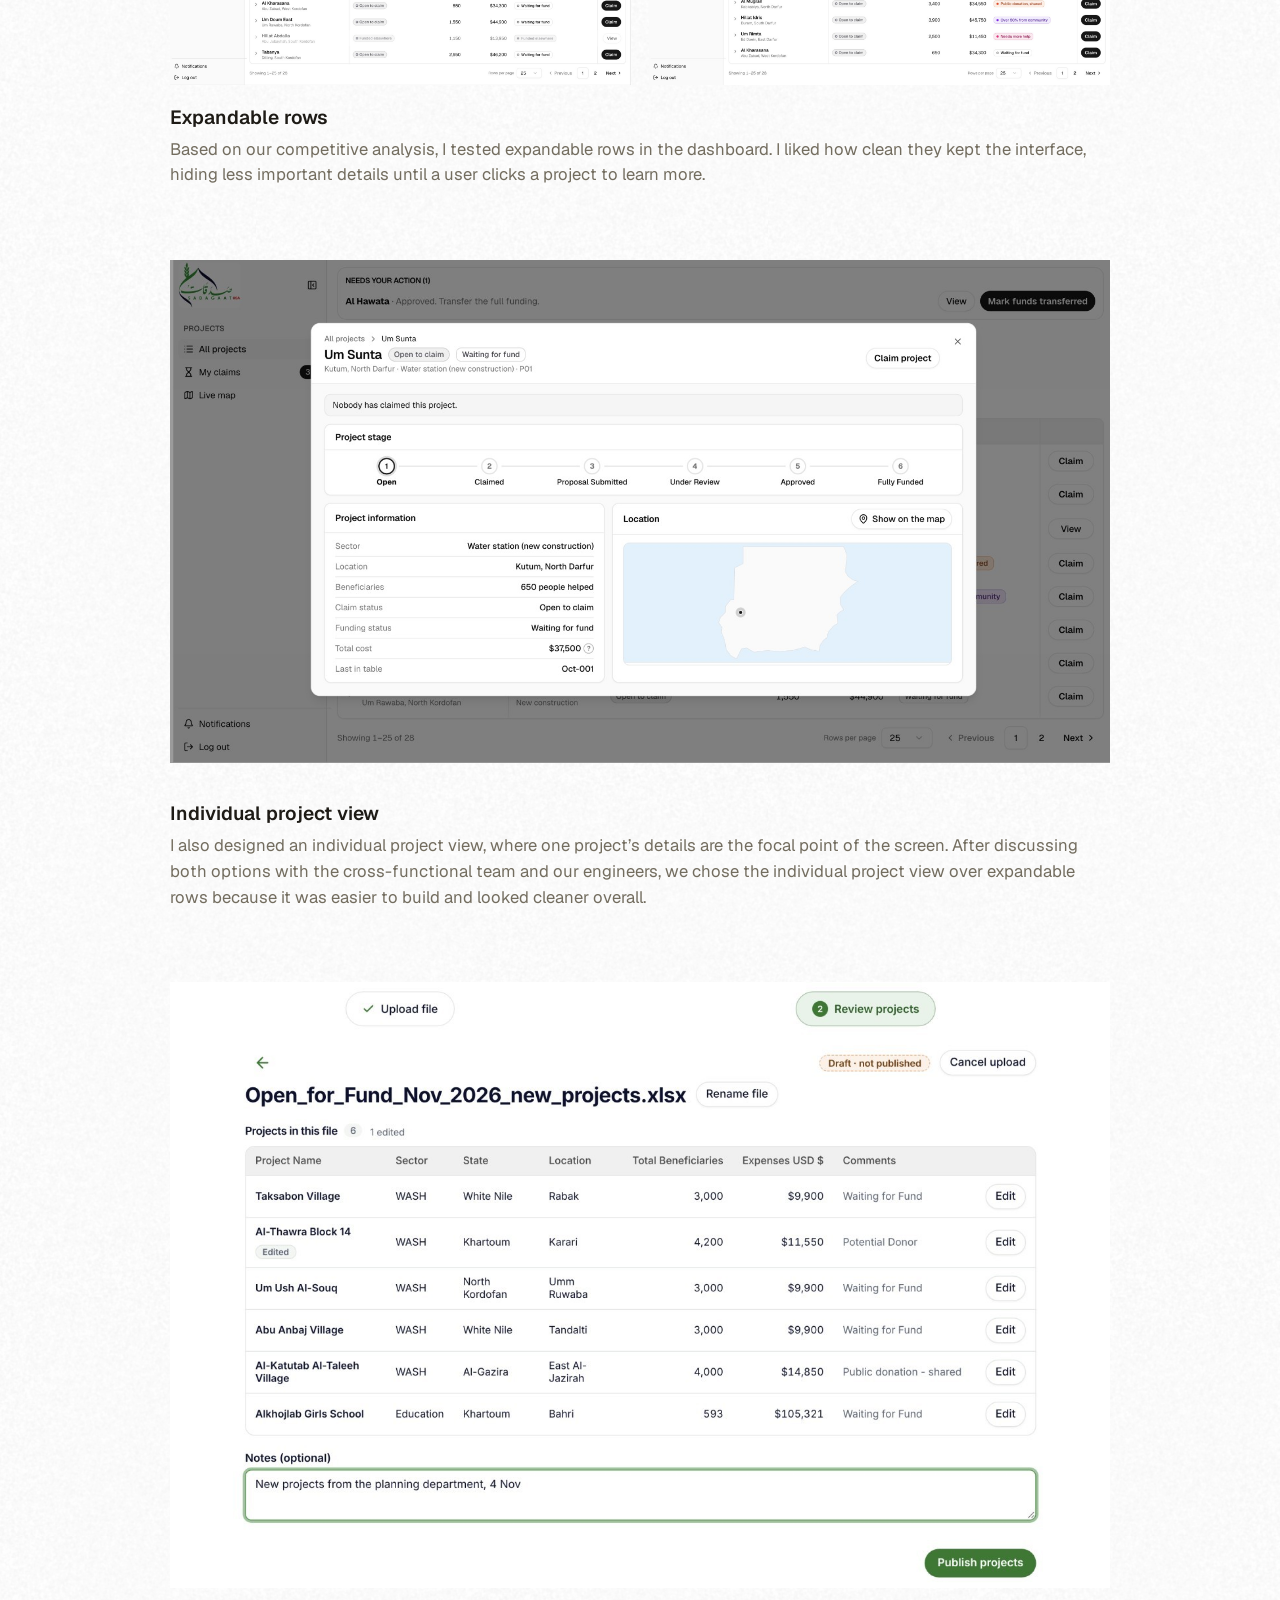
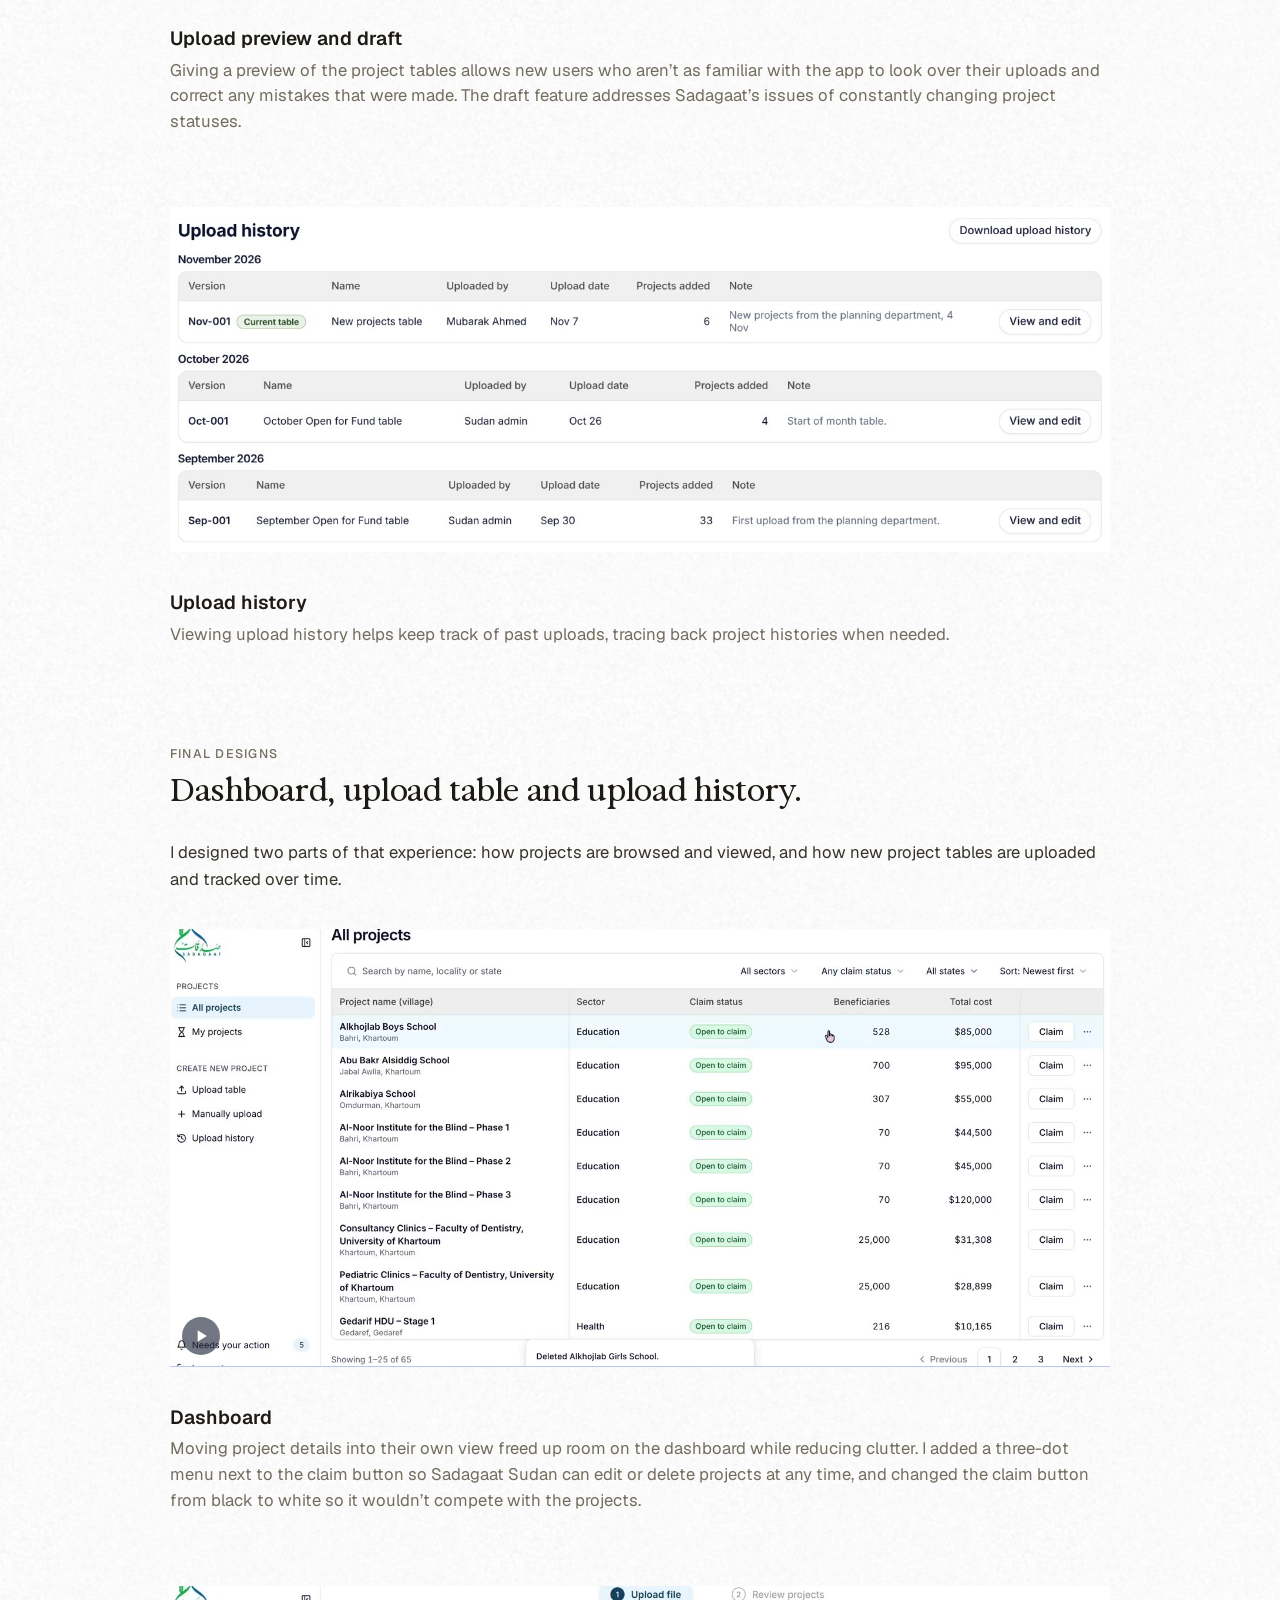
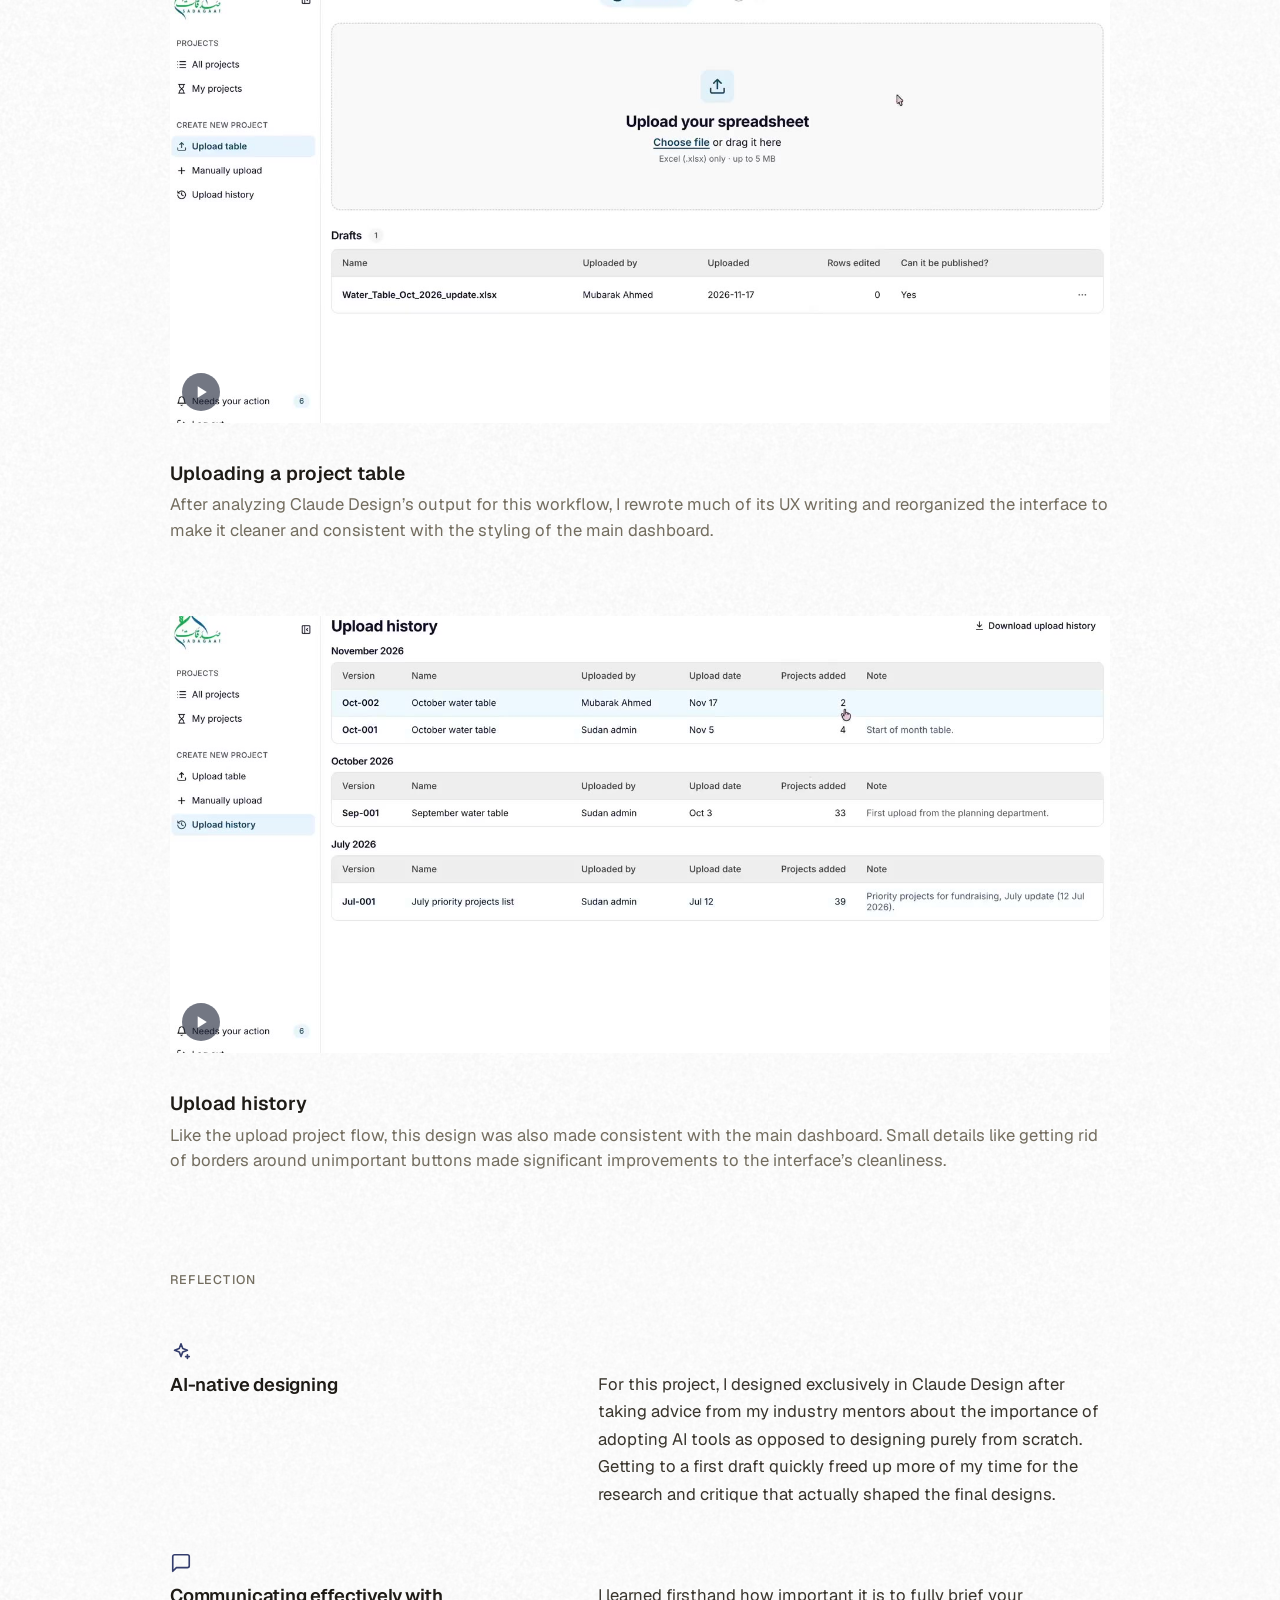
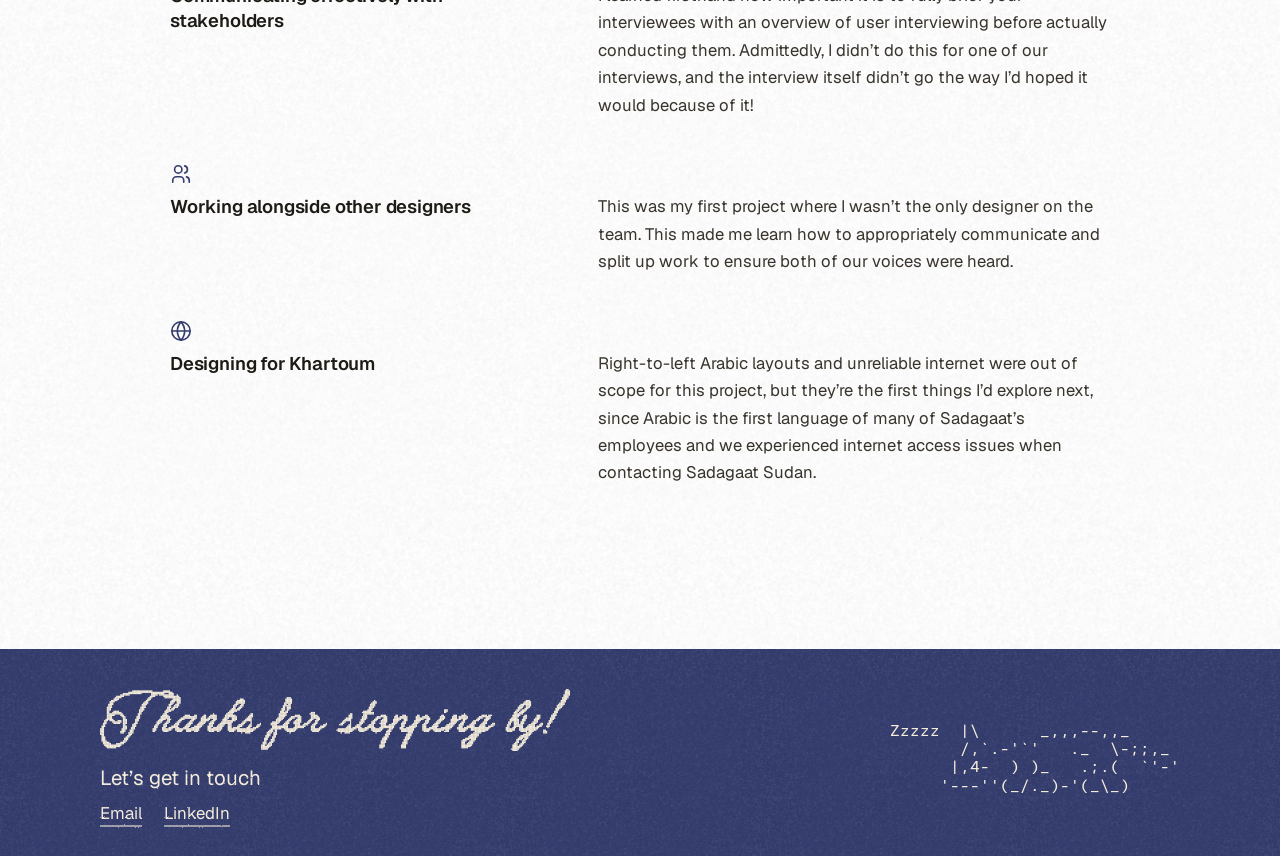
==== commit e66dfd48: "Add files via upload" ====
--- a/cftc.html
+++ b/cftc.html
@@ -11,6 +11,8 @@
 <link rel="stylesheet" href="style.css?v=20261119">
 <script>try{if(localStorage.getItem("ely-theme")==="dark")document.documentElement.setAttribute("data-mode","dark")}catch(e){}</script>
 <script>try{history.scrollRestoration="manual";if(!location.hash){document.documentElement.classList.add("no-smooth");window.scrollTo(0,0)}}catch(e){}</script>
+<style>.cs figure:has(> figcaption){margin-bottom:72px}.cs .insight .ins-ic{display:block;width:22px;height:22px;color:var(--sun-orange);margin-bottom:10px}.cs .fig-note{margin-bottom:72px}.cs #reflection .refl{margin-top:28px}.cs #reflection .refl-item{display:grid;grid-template-columns:minmax(0,1fr) minmax(0,1.35fr);gap:12px 48px;padding:22px 0}.cs #reflection .refl-ic{display:block;width:22px;height:22px;color:var(--sun-orange);margin-bottom:10px}.cs #reflection .refl-item h3{margin:0;font-size:1.15rem;line-height:1.35}.cs #reflection .refl-item p{margin:0;padding-top:30px;max-width:none}@media (max-width:760px){.cs #reflection .refl-item p{padding-top:0}}@media (max-width:760px){.cs #reflection .refl-item{grid-template-columns:1fr;gap:8px}}</style>
+<meta property="og:type" content="website"><meta property="og:site_name" content="Emily Lyday"><meta property="og:title" content="Sadagaat Project Tracker | Emily Lyday"><meta property="og:description" content="A shipped project tracker for Sadagaat, a Sudanese humanitarian nonprofit, used by its offices in Mountain View and Khartoum."><meta property="og:url" content="https://emilydayy.github.io/portfolio/cftc.html"><meta property="og:image" content="https://emilydayy.github.io/portfolio/images/og-preview.jpg"><meta property="og:image:width" content="1200"><meta property="og:image:height" content="630"><meta name="twitter:card" content="summary_large_image"><meta name="twitter:image" content="https://emilydayy.github.io/portfolio/images/og-preview.jpg">
 </head>
 <body>
 <svg width="0" height="0" style="position:absolute" aria-hidden="true" focusable="false">
@@ -37,8 +39,8 @@
 <div class="cs-hero ombre-green">
   <header class="cs-head cs-intro">
     <h1>Project tracker for one of Sudan&rsquo;s biggest nonprofits</h1>
-    <p class="hero-sub">From hours spent mulling over endless Excel sheets to 5 minutes skimming a project tracker.</p>
-    <dl class="meta-row"><div><dt>Timeline</dt><dd>Fall 2026</dd></div><div><dt>Role</dt><dd>Design Intern (UX/UI)</dd></div></dl>
+    <p class="hero-sub">Shipped and used by both Sadagaat offices, replacing monthly spreadsheets with one live project tracker.</p>
+    <dl class="meta-row"><div><dt>Timeline</dt><dd>Fall 2026</dd></div><div><dt>Role</dt><dd>Design Intern (UX/UI)</dd></div><div><dt>Tools</dt><dd>Figma, Claude Design</dd></div></dl>
   </header>
   <div class="hero-art"><div class="shot contain" data-src="images/cftc-cover" data-alt="Sadagaat project tracker cover" ><div class="shot-ph"><span><b>Sadagaat project tracker cover</b>images/cftc-cover.png</span></div></div></div>
 </div>
@@ -47,10 +49,10 @@
   <p class="eyebrow">Overview</p>
   <h2>I designed a project tracker that connects one of Sudan&rsquo;s largest nonprofits with donors around the world.</h2>
   <p>Sadagaat has reached 4 million+ people in the last five years through water, food, health, and education projects. Each month, its Sudan branch emailed a spreadsheet of open projects to international partners, who claimed them by email or WhatsApp. With no shared source of truth, multiple partners often claimed the same project.</p>
-  <p>As a design intern at Code for the Community, I designed the dashboard and project upload flow that replace this process with one live list where each project can only be claimed once.</p>
+  <p>As a design intern at Code for the Community, I designed the dashboard and project upload flow that replace this process with one live list where each project can only be claimed once. The tracker has shipped and is now used by both of Sadagaat&rsquo;s offices, in Mountain View, California and Khartoum, Sudan. Based on demos, we estimate staff can now review all open projects in about 5 minutes.</p>
   <p class="lead">Some of my accomplishments include:</p>
   <div class="insights insights-3">
-    <div class="insight"><h3>Ended duplicate claims</h3><p>Designed a shared, live project list where each project can only be claimed once, replacing monthly spreadsheets and WhatsApp threads.</p></div>
+    <div class="insight"><h3>Made duplicate claims impossible</h3><p>Designed a shared, live project list where each project can only be claimed once, replacing monthly spreadsheets and WhatsApp threads.</p></div>
     <div class="insight"><h3>Designed for real constraints</h3><p>Interviewed Sadagaat leadership and found staff have just 10&ndash;15 minutes to review projects, so I made status visible at a glance and kept their familiar spreadsheet workflow.</p></div>
     <div class="insight"><h3>Set the team&rsquo;s direction</h3><p>My dashboard set the visual direction for the project. I worked with the engineers and PM to make sure the designs could be built.</p></div>
   </div>
@@ -94,11 +96,11 @@
   <div class="rs-block">
     <p class="eyebrow">Key insights</p>
     <h3 class="rs-h">With this newfound knowledge, 3 findings shaped our designs.</h3>
-    <ol class="findings">
-      <li><span class="n">01</span><div><b>Make status unmistakable</b><p>A clear status tells an office at a glance whether a project can be claimed, so staff spend their limited time making decisions instead of decoding the list.</p></div></li>
-      <li><span class="n">02</span><div><b>Stick to what&rsquo;s familiar</b><p>Making sure we stay consistent with Sadagaat&rsquo;s current language and workflow ensures users can migrate to our designs with little friction.</p></div></li>
-      <li><span class="n">03</span><div><b>Keep it brief and intuitive</b><p>Staff only have 10-15 minutes to scan through a long list of projects, meaning our interface has to be easily navigable.</p></div></li>
-    </ol>
+    <div class="insights insights-3">
+      <div class="insight"><svg class="ins-ic" viewBox="0 0 24 24" fill="none" stroke="currentColor" stroke-width="1.8" stroke-linecap="round" stroke-linejoin="round" aria-hidden="true"><path d="M2 12s3.5-7 10-7 10 7 10 7-3.5 7-10 7S2 12 2 12z"/><circle cx="12" cy="12" r="3"/></svg><h3>Make status unmistakable</h3><p>A clear status tells an office at a glance whether a project can be claimed, so staff spend their limited time making decisions instead of decoding the list.</p></div>
+      <div class="insight"><svg class="ins-ic" viewBox="0 0 24 24" fill="none" stroke="currentColor" stroke-width="1.8" stroke-linecap="round" stroke-linejoin="round" aria-hidden="true"><rect x="3" y="3" width="18" height="18" rx="2"/><path d="M3 9h18M3 15h18M9 3v18"/></svg><h3>Stick to what&rsquo;s familiar</h3><p>Making sure we stay consistent with Sadagaat&rsquo;s current language and workflow ensures users can migrate to our designs with little friction.</p></div>
+      <div class="insight"><svg class="ins-ic" viewBox="0 0 24 24" fill="none" stroke="currentColor" stroke-width="1.8" stroke-linecap="round" stroke-linejoin="round" aria-hidden="true"><circle cx="12" cy="12" r="10"/><path d="M12 6v6l4 2"/></svg><h3>Keep it brief and intuitive</h3><p>Staff only have 10-15 minutes to scan through a long list of projects, meaning our interface has to be easily navigable.</p></div>
+    </div>
   </div>
   <div class="rs-block">
     <p class="eyebrow">User flows</p>
@@ -111,46 +113,51 @@
 
 <section id="iterations">
   <p class="eyebrow">Iterations</p>
-  <h3 class="iter-lead">When putting my designs together, I prioritized cleanliness and ease of navigation.</h3>
+  <h3 class="iter-lead">I explored two ways to show project details, then refined the upload and history flows to match the dashboard.</h3>
   <div class="fig-pair">
     <figure><div class="shot zoomable contain" data-src="images/cftc-iter-dashboard-1" data-alt="Dashboard, first iteration" ><div class="shot-ph"><span><b>Dashboard, first iteration</b>images/cftc-iter-dashboard-1.png</span></div></div></figure>
     <figure><div class="shot zoomable contain" data-src="images/cftc-iter-dashboard-2" data-alt="Dashboard with an expanded row, first iteration" ><div class="shot-ph"><span><b>Dashboard with an expanded row, first iteration</b>images/cftc-iter-dashboard-2.png</span></div></div></figure>
   </div>
-  <p class="fig-note">Expandable rows helped centralize the important information needed regarding a project.</p>
+  <p class="fig-note"><b style="display:block;font-size:1.15em;font-weight:600;color:var(--ink);margin-bottom:4px">Expandable rows</b>Based on our competitive analysis, I tested expandable rows in the dashboard. I liked how clean they kept the interface, hiding less important details until a user clicks a project to learn more.</p>
   <figure><div class="shot zoomable contain" data-src="images/cftc-iter-project" data-alt="Individual project view, first iteration" ><div class="shot-ph"><span><b>Individual project view, first iteration</b>images/cftc-iter-project.png</span></div></div></figure>
-  <p class="fig-note">The project stage diagram helps users visualize what part of the process the project is in.</p>
+  <p class="fig-note"><b style="display:block;font-size:1.15em;font-weight:600;color:var(--ink);margin-bottom:4px">Individual project view</b>I also designed an individual project view, where one project&rsquo;s details are the focal point of the screen. After discussing both options with the cross-functional team and our engineers, we chose the individual project view over expandable rows because it was easier to build and looked cleaner overall.</p>
   <figure><div class="shot zoomable contain" data-src="images/cftc-iter-upload" data-alt="Upload preview and draft, first iteration" ><div class="shot-ph"><span><b>Upload preview and draft, first iteration</b>images/cftc-iter-upload.png</span></div></div></figure>
-  <p class="fig-note">Giving a preview of the project tables allows new users who aren&rsquo;t as familiar with the app to look over their uploads and correct any mistakes that were made. The draft feature addresses Sadagaat&rsquo;s issues of constantly changing project statuses.</p>
+  <p class="fig-note"><b style="display:block;font-size:1.15em;font-weight:600;color:var(--ink);margin-bottom:4px">Upload preview and draft</b>Giving a preview of the project tables allows new users who aren&rsquo;t as familiar with the app to look over their uploads and correct any mistakes that were made. The draft feature addresses Sadagaat&rsquo;s issues of constantly changing project statuses.</p>
   <figure><div class="shot zoomable contain" data-src="images/cftc-iter-history" data-alt="Upload history, first iteration" ><div class="shot-ph"><span><b>Upload history, first iteration</b>images/cftc-iter-history.png</span></div></div></figure>
-  <p class="fig-note">Viewing upload history helps keep track of past uploads, tracing back project histories when needed.</p>
+  <p class="fig-note"><b style="display:block;font-size:1.15em;font-weight:600;color:var(--ink);margin-bottom:4px">Upload history</b>Viewing upload history helps keep track of past uploads, tracing back project histories when needed.</p>
 </section>
 
 <section id="final-solution">
   <p class="eyebrow">Final designs</p>
   <h3 class="iter-lead">Dashboard, upload table and upload history.</h3>
   <p>I designed two parts of that experience: how projects are browsed and viewed, and how new project tables are uploaded and tracked over time.</p>
-  <h3>The dashboard</h3>
-  <p>The dashboard is where an office spends most of its 10 to 15 minutes. I designed it so a project&rsquo;s status, sector and what the office can do next are readable at a glance. It was well received in critique, and the team&rsquo;s other designer adopted its visual direction for her screens so the two sets feel like one product.</p>
   <figure class="vid"><video src="images/cftc-final-dashboard.mp4" poster="images/cftc-final-dashboard-poster.jpg" autoplay muted loop playsinline preload="auto" aria-label="Dashboard prototype walkthrough" title="Double-click to enlarge"></video><button class="vid-btn" type="button" aria-label="Pause video"><svg class="i-pause" viewBox="0 0 24 24" aria-hidden="true"><rect x="6" y="5" width="4" height="14" rx="1"/><rect x="14" y="5" width="4" height="14" rx="1"/></svg><svg class="i-play" viewBox="0 0 24 24" aria-hidden="true"><path d="M8 5v14l11-7z"/></svg></button></figure>
-  <h3>Uploading a project table</h3>
+  <p class="fig-note"><b style="display:block;font-size:1.15em;font-weight:600;color:var(--ink);margin-bottom:4px">Dashboard</b>Moving project details into their own view freed up room on the dashboard while reducing clutter. I added a three-dot menu next to the claim button so Sadagaat Sudan can edit or delete projects at any time, and changed the claim button from black to white so it wouldn&rsquo;t compete with the projects.</p>
   <figure class="vid"><video src="images/cftc-final-upload.mp4" poster="images/cftc-final-upload-poster.jpg" autoplay muted loop playsinline preload="auto" aria-label="Upload table prototype walkthrough" title="Double-click to enlarge"></video><button class="vid-btn" type="button" aria-label="Pause video"><svg class="i-pause" viewBox="0 0 24 24" aria-hidden="true"><rect x="6" y="5" width="4" height="14" rx="1"/><rect x="14" y="5" width="4" height="14" rx="1"/></svg><svg class="i-play" viewBox="0 0 24 24" aria-hidden="true"><path d="M8 5v14l11-7z"/></svg></button></figure>
-  <h3>Upload history</h3>
+  <p class="fig-note"><b style="display:block;font-size:1.15em;font-weight:600;color:var(--ink);margin-bottom:4px">Uploading a project table</b>After analyzing Claude Design&rsquo;s output for this workflow, I rewrote much of its UX writing and reorganized the interface to make it cleaner and consistent with the styling of the main dashboard.</p>
   <figure class="vid"><video src="images/cftc-final-history.mp4" poster="images/cftc-final-history-poster.jpg" autoplay muted loop playsinline preload="auto" aria-label="Upload history prototype walkthrough" title="Double-click to enlarge"></video><button class="vid-btn" type="button" aria-label="Pause video"><svg class="i-pause" viewBox="0 0 24 24" aria-hidden="true"><rect x="6" y="5" width="4" height="14" rx="1"/><rect x="14" y="5" width="4" height="14" rx="1"/></svg><svg class="i-play" viewBox="0 0 24 24" aria-hidden="true"><path d="M8 5v14l11-7z"/></svg></button></figure>
+  <p class="fig-note"><b style="display:block;font-size:1.15em;font-weight:600;color:var(--ink);margin-bottom:4px">Upload history</b>Like the upload project flow, this design was also made consistent with the main dashboard. Small details like getting rid of borders around unimportant buttons made significant improvements to the interface&rsquo;s cleanliness.</p>
 </section>
 
 <section id="reflection">
   <p class="eyebrow">Reflection</p>
-  <h3 class="iter-lead">Some key takeaways and next steps:</h3>
-  <ol class="findings">
-    <li><span class="n">01</span><div><b>AI-native designing</b><p>For this project, I designed exclusively in Claude Design after taking advice from my industry mentors about the importance of adopting AI tools as opposed to designing purely from scratch. Getting to a first draft quickly freed up more of my time for the research and critique that actually shaped the final designs.</p></div></li>
-    <li><span class="n">02</span><div><b>Communicating effectively with stakeholders</b><p>I learned firsthand how important it is to fully brief your interviewees with an overview of user interviewing before actually conducting them. Admittedly, I didn&rsquo;t do this for one of our interviews, and the interview itself didn&rsquo;t go the way I&rsquo;d hoped it would because of it!</p></div></li>
-    <li><span class="n">03</span><div><b>Working alongside other designers</b><p>This was my first project where I wasn&rsquo;t the only designer on the team. This made me learn how to appropriately communicate and split up work to ensure both of our voices were heard.</p></div></li>
-  </ol>
+  <div class="refl">
+    <div class="refl-item"><div><svg class="refl-ic" viewBox="0 0 24 24" fill="none" stroke="currentColor" stroke-width="1.8" stroke-linecap="round" stroke-linejoin="round" aria-hidden="true"><path d="M12 3l1.9 5.1L19 10l-5.1 1.9L12 17l-1.9-5.1L5 10l5.1-1.9z"/><path d="M19 15v4M17 17h4"/></svg><h3>AI-native designing</h3></div><p>For this project, I designed exclusively in Claude Design after taking advice from my industry mentors about the importance of adopting AI tools as opposed to designing purely from scratch. Getting to a first draft quickly freed up more of my time for the research and critique that actually shaped the final designs.</p></div>
+    <div class="refl-item"><div><svg class="refl-ic" viewBox="0 0 24 24" fill="none" stroke="currentColor" stroke-width="1.8" stroke-linecap="round" stroke-linejoin="round" aria-hidden="true"><path d="M21 15a2 2 0 0 1-2 2H7l-4 4V5a2 2 0 0 1 2-2h14a2 2 0 0 1 2 2z"/></svg><h3>Communicating effectively with stakeholders</h3></div><p>I learned firsthand how important it is to fully brief your interviewees with an overview of user interviewing before actually conducting them. Admittedly, I didn&rsquo;t do this for one of our interviews, and the interview itself didn&rsquo;t go the way I&rsquo;d hoped it would because of it!</p></div>
+    <div class="refl-item"><div><svg class="refl-ic" viewBox="0 0 24 24" fill="none" stroke="currentColor" stroke-width="1.8" stroke-linecap="round" stroke-linejoin="round" aria-hidden="true"><circle cx="9" cy="7" r="4"/><path d="M3 21v-2a4 4 0 0 1 4-4h4a4 4 0 0 1 4 4v2"/><path d="M16 3.13a4 4 0 0 1 0 7.75"/><path d="M21 21v-2a4 4 0 0 0-3-3.85"/></svg><h3>Working alongside other designers</h3></div><p>This was my first project where I wasn&rsquo;t the only designer on the team. This made me learn how to appropriately communicate and split up work to ensure both of our voices were heard.</p></div>
+    <div class="refl-item"><div><svg class="refl-ic" viewBox="0 0 24 24" fill="none" stroke="currentColor" stroke-width="1.8" stroke-linecap="round" stroke-linejoin="round" aria-hidden="true"><circle cx="12" cy="12" r="10"/><path d="M2 12h20"/><path d="M12 2a15.3 15.3 0 0 1 4 10 15.3 15.3 0 0 1-4 10 15.3 15.3 0 0 1-4-10 15.3 15.3 0 0 1 4-10z"/></svg><h3>Designing for Khartoum</h3></div><p>Right-to-left Arabic layouts and unreliable internet were out of scope for this project, but they&rsquo;re the first things I&rsquo;d explore next, since Arabic is the first language of many of Sadagaat&rsquo;s employees and we experienced internet access issues when contacting Sadagaat Sudan.</p></div>
+  </div>
 </section>
 </article>
 
 </main>
+<footer class="foot-band">
+  <div class="foot-in">
+    <div class="foot-text"><h2 class="foot-script"><span class="vh">Thanks for stopping by!</span></h2><div class="foot-contact"><h3>Let&rsquo;s get in touch</h3><div class="foot-links"><a href="mailto:emilyday@g.ucla.edu">Email</a><a href="https://www.linkedin.com/in/emily-lyday-017a98219" target="_blank" rel="noopener">LinkedIn</a></div></div></div>
+    <div class="foot-cat" aria-hidden="true"><pre class="k-art"><span class="k-row"><span class="z-z"><span class="z0">Z</span><span class="z1">z</span><span class="z2">z</span><span class="z3">z</span><span class="z4">z</span></span>  |\      _,,,--,,_</span><span class="k-row">       /,`.-'`'   ._  \-;;,_</span><span class="k-row">      |,4-  ) )_   .;.(  <span class="k-end">`'-'</span></span><span class="k-row">     '---''(_/._)-'(_\_)</span></pre></div>
+  </div>
+</footer>
 
-<script src="script.js?v=20261119"></script>
+<script src="script.js?v=20261127"></script>
 </body>
 </html>
